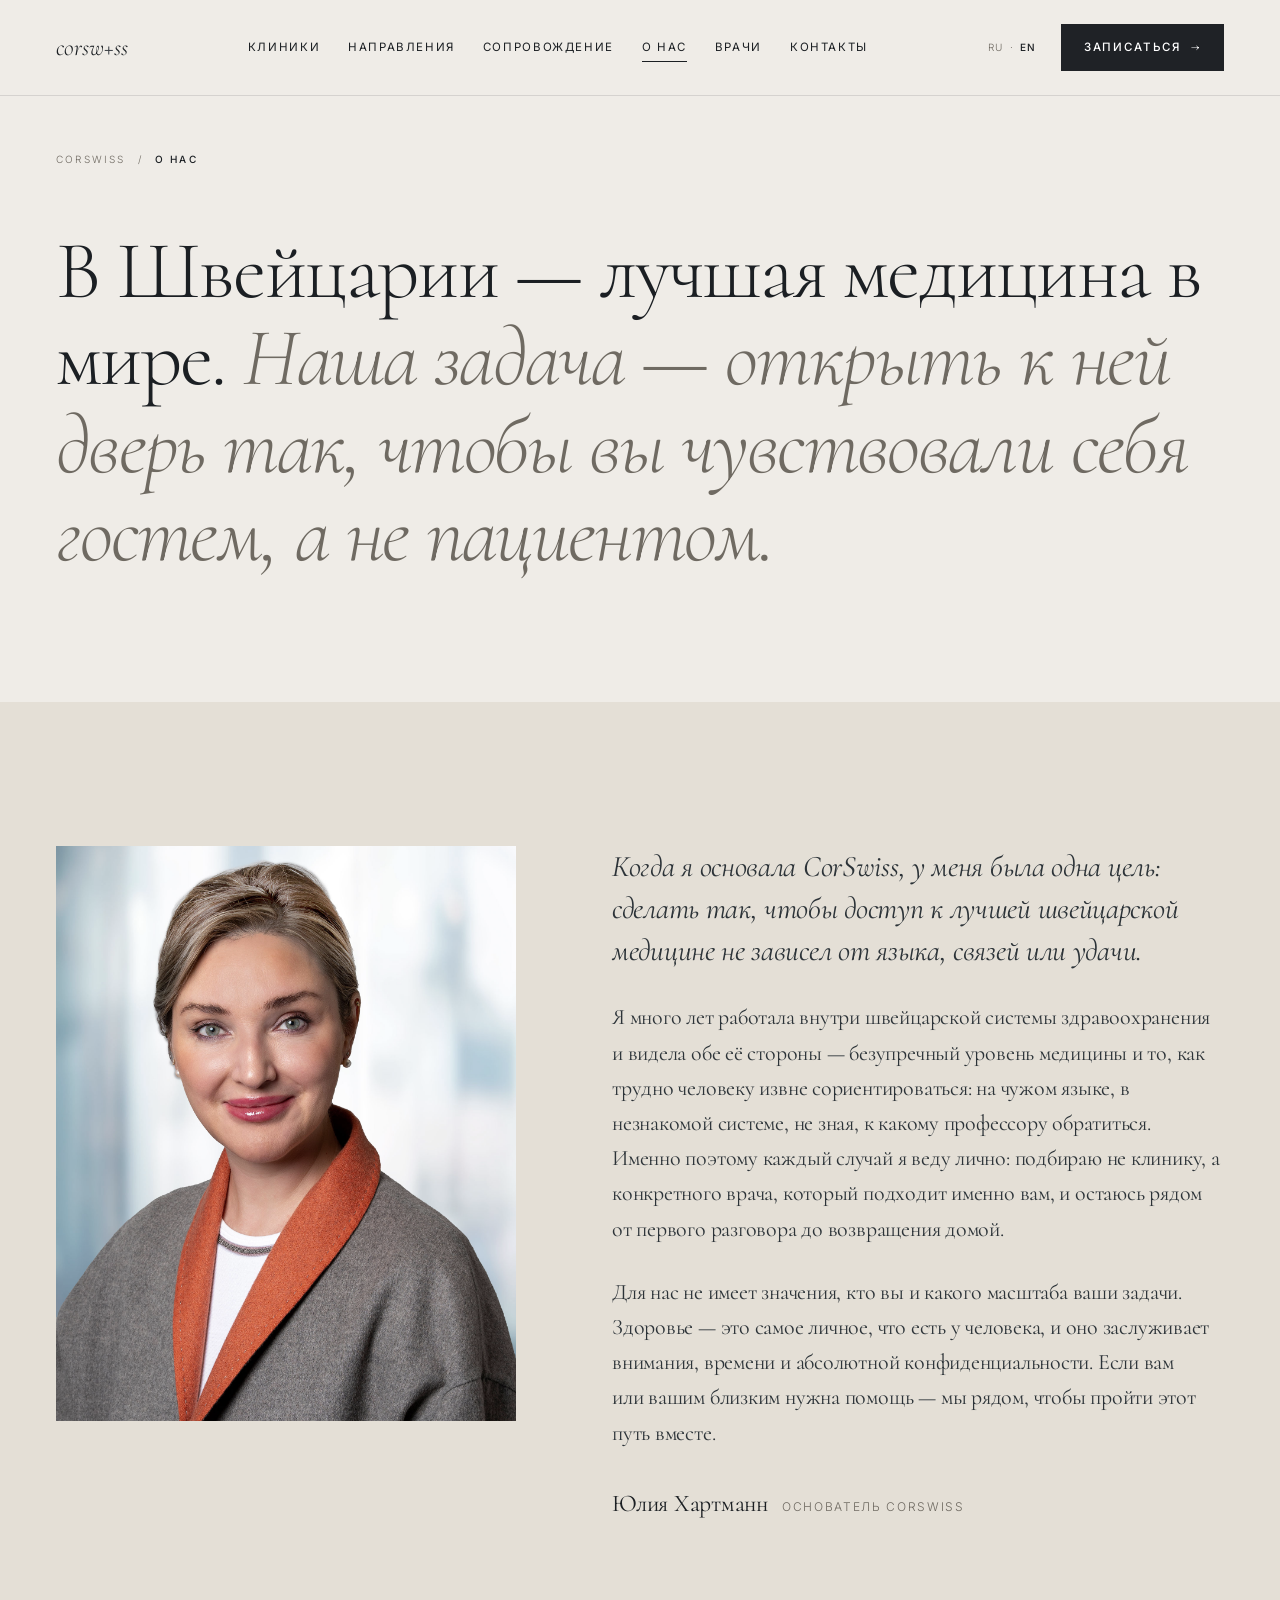
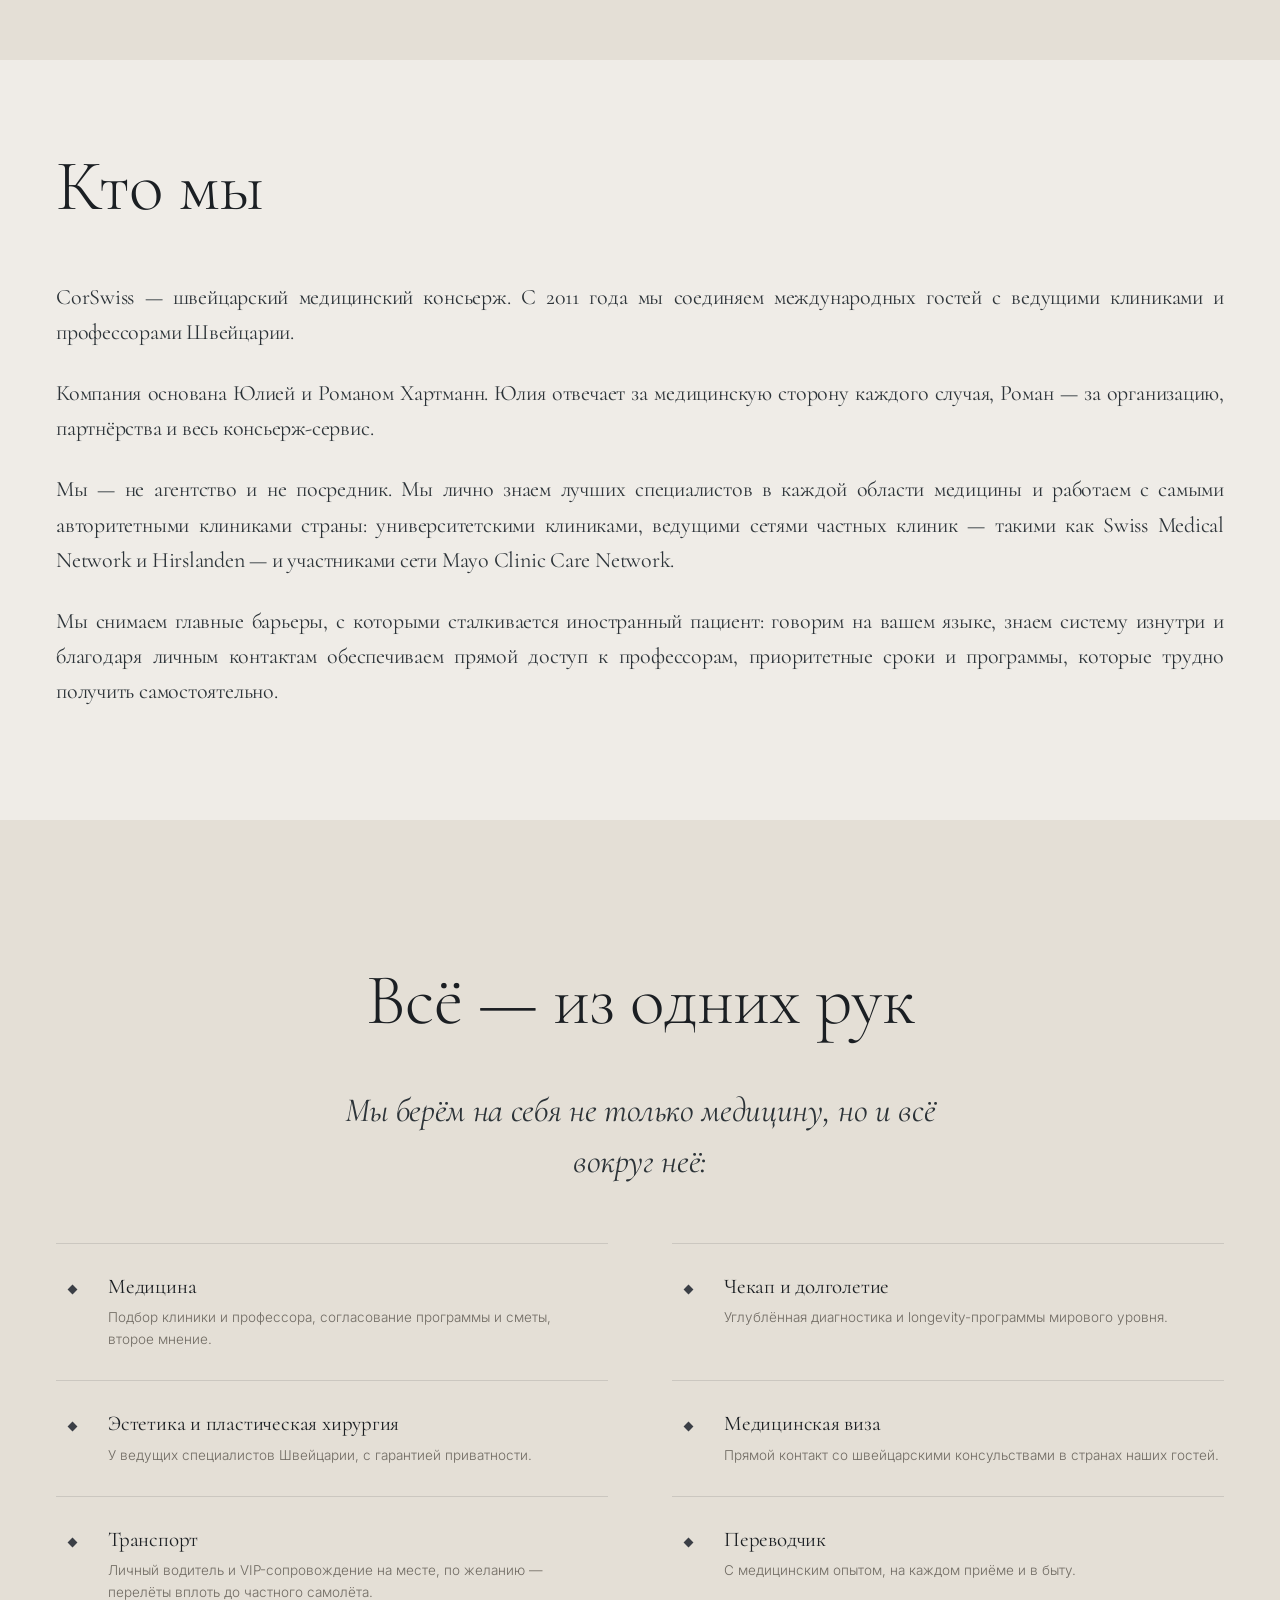
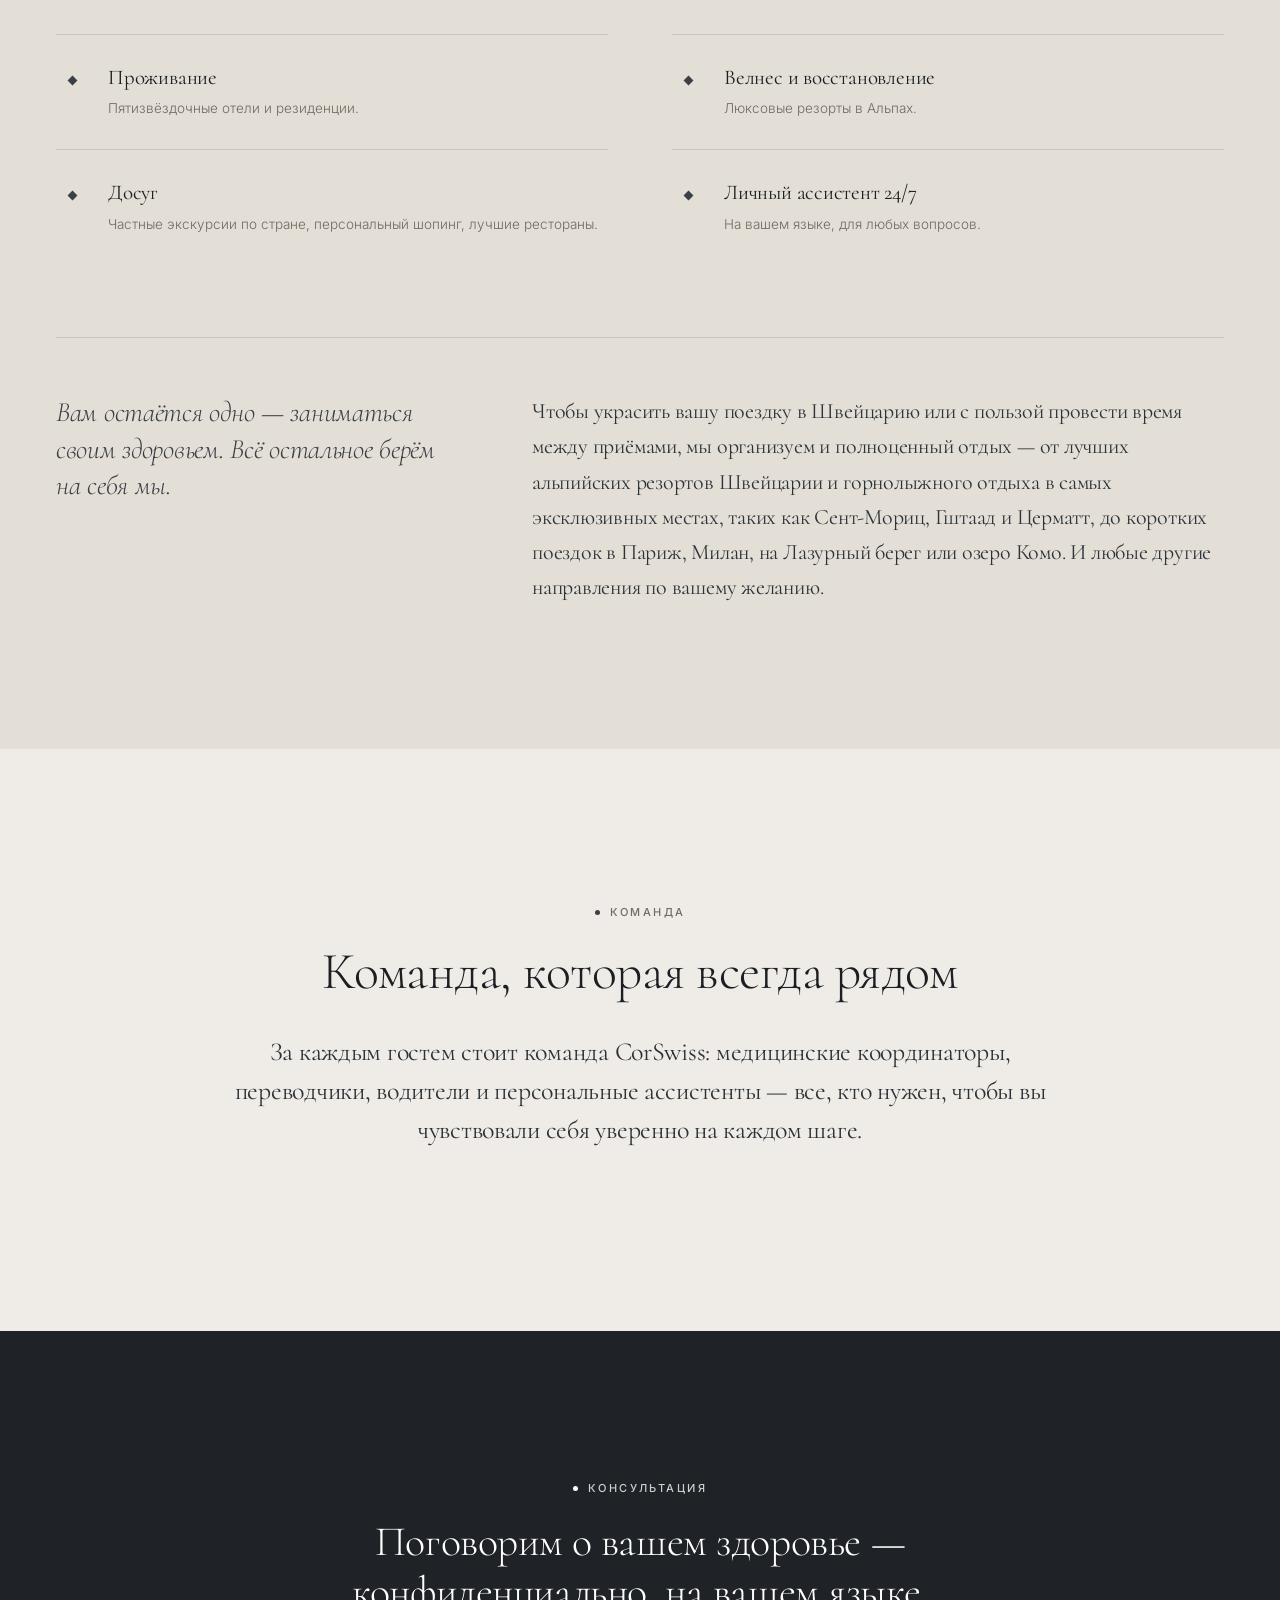
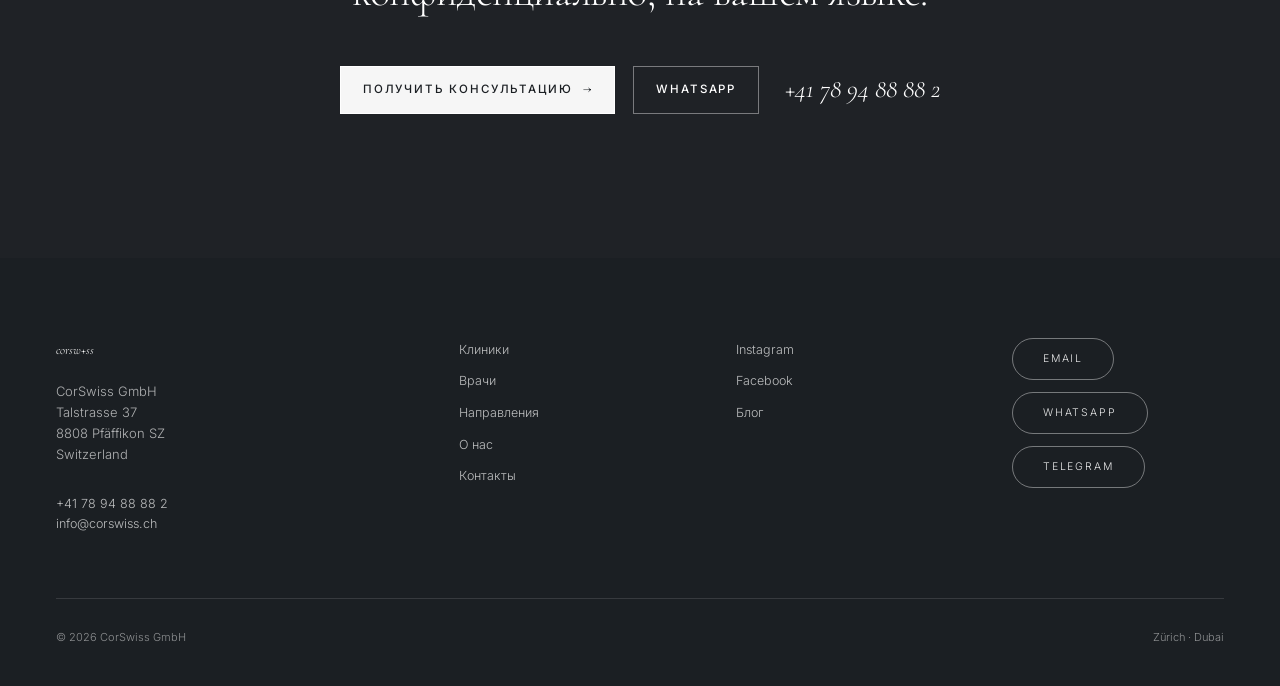
==== about.html @ 5dac0cd2 "desktop layout v1.0.0" ====
<!doctype html>
<html lang="ru">
    <head>
        <meta charset="UTF-8" />
        <meta name="viewport" content="width=device-width, initial-scale=1" />
        <title>О нас — CorSwiss</title>
        <meta name="description" content="CorSwiss — швейцарский медицинский консьерж с 2011 года. Слово основателя, кто мы, и всё, что мы берём на себя." />
        <link rel="preconnect" href="https://fonts.googleapis.com" />
        <link rel="preconnect" href="https://fonts.gstatic.com" crossorigin />
        <link href="https://fonts.googleapis.com/css2?family=Cormorant:ital,wght@0,300;0,400;0,500;1,300;1,400;1,500&family=Inter:wght@300;400;500&display=swap" rel="stylesheet" />
        <link rel="stylesheet" href="css/style.css" />
    </head>
    <body>
        <header class="site-header">
            <a class="logo" href="index.html">corsw<b>+</b>ss</a>
            <nav class="site-nav" aria-label="Основная навигация">
                <ul>
                    <li><a href="clinics.html">Клиники</a></li>
                    <li><a href="specialties.html">Направления</a></li>
                    <li><a href="support.html">Сопровождение</a></li>
                    <li><a href="about.html" aria-current="page">О нас</a></li>
                    <li><a href="doctors.html">Врачи</a></li>
                    <li><a href="contacts.html">Контакты</a></li>
                </ul>
            </nav>
            <div class="header-side">
                <nav class="lang" aria-label="Язык сайта">
                    <a href="about.html" hreflang="ru" lang="ru" aria-current="true">RU</a>
                    <span class="lang__sep" aria-hidden="true">·</span>
                    <a href="#" hreflang="en" lang="en">EN</a>
                </nav>
                <a class="btn" href="#book" data-book-open>Записаться <span class="arr" aria-hidden="true">→</span></a>
            </div>
        </header>
        <div class="header-spacer" aria-hidden="true"></div>

        <main>
            <!-- Блок 1 · Ведущее утверждение -->
            <section class="page-intro">
                <nav class="crumbs" aria-label="Хлебные крошки">
                    <a href="index.html">CorSwiss</a>
                    <span aria-hidden="true">/</span>
                    <span aria-current="page">О нас</span>
                </nav>
                <div class="page-intro__body">
                    <h1 class="display display--82">
                        В Швейцарии — лучшая медицина в мире.
                        <em class="italic italic--muted">Наша задача — открыть к ней дверь так, чтобы вы чувствовали себя гостем, а не пациентом.</em>
                    </h1>
                </div>
            </section>

            <!-- Блок 2 · Слово основателя + портрет -->
            <section class="section section--sunken">
                <div class="founder-split">
                    <figure class="sticky-fig">
                        <div class="photo photo--portrait">
                            <img class="photo__img--founder" src="images/founder-yulia.jpg" alt="Юлия Хартманн, основатель CorSwiss" />
                        </div>
                    </figure>
                    <div>
                        <div class="founder-quote">
                            <p class="display prose-body prose-body--lead italic">Когда я основала CorSwiss, у меня была одна цель: сделать так, чтобы доступ к лучшей швейцарской медицине не зависел от языка, связей или удачи.</p>
                            <p class="display prose-body">Я много лет работала внутри швейцарской системы здравоохранения и видела обе её стороны — безупречный уровень медицины и то, как трудно человеку извне сориентироваться: на чужом языке, в незнакомой системе, не зная, к какому профессору обратиться. Именно поэтому каждый случай я веду лично: подбираю не клинику, а конкретного врача, который подходит именно вам, и остаюсь рядом от первого разговора до возвращения домой.</p>
                            <p class="display prose-body">Для нас не имеет значения, кто вы и какого масштаба ваши задачи. Здоровье — это самое личное, что есть у человека, и оно заслуживает внимания, времени и абсолютной конфиденциальности. Если вам или вашим близким нужна помощь — мы рядом, чтобы пройти этот путь вместе.</p>
                        </div>
                        <p class="founder-sign">
                            <span class="display founder-sign__name">Юлия Хартманн</span>
                            <span class="founder-sign__role">основатель CorSwiss</span>
                        </p>
                    </div>
                </div>
            </section>

            <!-- Блок 3 · Кто мы -->
            <section class="section section--prose">
                <h2 class="display display--72 display--spaced">Кто мы</h2>
                <div class="prose-stack prose-stack--justify">
                    <p class="display prose-body">CorSwiss — швейцарский медицинский консьерж. С 2011 года мы соединяем международных гостей с ведущими клиниками и профессорами Швейцарии.</p>
                    <p class="display prose-body">Компания основана Юлией и Романом Хартманн. Юлия отвечает за медицинскую сторону каждого случая, Роман — за организацию, партнёрства и весь консьерж-сервис.</p>
                    <p class="display prose-body">Мы — не агентство и не посредник. Мы лично знаем лучших специалистов в каждой области медицины и работаем с самыми авторитетными клиниками страны: университетскими клиниками, ведущими сетями частных клиник — такими как Swiss Medical Network и Hirslanden — и участниками сети Mayo Clinic Care Network.</p>
                    <p class="display prose-body">Мы снимаем главные барьеры, с которыми сталкивается иностранный пациент: говорим на вашем языке, знаем систему изнутри и благодаря личным контактам обеспечиваем прямой доступ к профессорам, приоритетные сроки и программы, которые трудно получить самостоятельно.</p>
                </div>
            </section>

            <!-- Блок 4 · Всё из одних рук -->
            <section class="section section--sunken">
                <h2 class="display display--72 display--center display--spaced-sm">Всё — из одних рук</h2>
                <p class="display display--sub display--sub--center italic">Мы берём на себя не только медицину, но и всё вокруг неё:</p>
                <div class="svc-diamond">
                    <div>
                        <span class="diamond" aria-hidden="true"></span>
                        <div>
                            <h3 class="display">Медицина</h3>
                            <p>Подбор клиники и профессора, согласование программы и сметы, второе мнение.</p>
                        </div>
                    </div>
                    <div>
                        <span class="diamond" aria-hidden="true"></span>
                        <div>
                            <h3 class="display">Чекап и долголетие</h3>
                            <p>Углублённая диагностика и longevity-программы мирового уровня.</p>
                        </div>
                    </div>
                    <div>
                        <span class="diamond" aria-hidden="true"></span>
                        <div>
                            <h3 class="display">Эстетика и пластическая хирургия</h3>
                            <p>У ведущих специалистов Швейцарии, с гарантией приватности.</p>
                        </div>
                    </div>
                    <div>
                        <span class="diamond" aria-hidden="true"></span>
                        <div>
                            <h3 class="display">Медицинская виза</h3>
                            <p>Прямой контакт со швейцарскими консульствами в странах наших гостей.</p>
                        </div>
                    </div>
                    <div>
                        <span class="diamond" aria-hidden="true"></span>
                        <div>
                            <h3 class="display">Транспорт</h3>
                            <p>Личный водитель и VIP-сопровождение на месте, по желанию — перелёты вплоть до частного самолёта.</p>
                        </div>
                    </div>
                    <div>
                        <span class="diamond" aria-hidden="true"></span>
                        <div>
                            <h3 class="display">Переводчик</h3>
                            <p>С медицинским опытом, на каждом приёме и в быту.</p>
                        </div>
                    </div>
                    <div>
                        <span class="diamond" aria-hidden="true"></span>
                        <div>
                            <h3 class="display">Проживание</h3>
                            <p>Пятизвёздочные отели и резиденции.</p>
                        </div>
                    </div>
                    <div>
                        <span class="diamond" aria-hidden="true"></span>
                        <div>
                            <h3 class="display">Велнес и восстановление</h3>
                            <p>Люксовые резорты в Альпах.</p>
                        </div>
                    </div>
                    <div>
                        <span class="diamond" aria-hidden="true"></span>
                        <div>
                            <h3 class="display">Досуг</h3>
                            <p>Частные экскурсии по стране, персональный шопинг, лучшие рестораны.</p>
                        </div>
                    </div>
                    <div>
                        <span class="diamond" aria-hidden="true"></span>
                        <div>
                            <h3 class="display">Личный ассистент 24/7</h3>
                            <p>На вашем языке, для любых вопросов.</p>
                        </div>
                    </div>
                </div>
                <div class="grid grid--side svc-diamond__footer">
                    <p class="display display--accent italic">Вам остаётся одно — заниматься своим здоровьем. Всё остальное берём на себя мы.</p>
                    <p class="display prose-body prose-body--wide">Чтобы украсить вашу поездку в Швейцарию или с пользой провести время между приёмами, мы организуем и полноценный отдых — от лучших альпийских резортов Швейцарии и горнолыжного отдыха в самых эксклюзивных местах, таких как Сент-Мориц, Гштаад и Церматт, до коротких поездок в Париж, Милан, на Лазурный берег или озеро Комо. И любые другие направления по вашему желанию.</p>
                </div>
            </section>

            <!-- Блок 5 · Команда -->
            <section class="section section--team">
                <div class="section-intro section-intro--narrow section-intro--team">
                    <p class="eyebrow">Команда</p>
                    <h2 class="display display--52">Команда, которая всегда рядом</h2>
                    <p class="display prose-body prose-body--team">За каждым гостем стоит команда CorSwiss: медицинские координаторы, переводчики, водители и персональные ассистенты — все, кто нужен, чтобы вы чувствовали себя уверенно на каждом шаге.</p>
                </div>
            </section>

            <!-- Блок 6 · Призыв -->
            <section class="section section--accent cta-band" id="cta">
                <div class="cta-band__inner cta-band__inner--wide">
                    <p class="eyebrow eyebrow--light">Консультация</p>
                    <h2 class="display cta-band__title">Поговорим о вашем здоровье — конфиденциально, на вашем языке.</h2>
                    <div class="cta-band__actions">
                        <a class="btn btn--light" href="contacts.html">Получить консультацию <span class="arr" aria-hidden="true">→</span></a>
                        <a class="btn btn--ghost-light" href="https://wa.me/41789488882">WhatsApp</a>
                        <a class="cta-band__phone-link" href="tel:+41789488882">+41 78 94 88 88 2</a>
                    </div>
                </div>
            </section>
        </main>

        <footer class="site-footer">
            <div class="footer-grid">
                <div>
                    <a class="logo" href="index.html">corsw<b>+</b>ss</a>
                    <p class="footer-note">
                        CorSwiss GmbH<br />
                        Talstrasse 37<br />
                        8808 Pfäffikon SZ<br />
                        Switzerland
                    </p>
                    <div class="footer-contact">
                        <div><a href="tel:+41789488882">+41 78 94 88 88 2</a></div>
                        <div><a href="mailto:info@corswiss.ch">info@corswiss.ch</a></div>
                    </div>
                </div>
                <nav aria-label="Разделы сайта">
                    <ul>
                        <li><a href="clinics.html">Клиники</a></li>
                        <li><a href="doctors.html">Врачи</a></li>
                        <li><a href="specialties.html">Направления</a></li>
                        <li><a href="about.html">О нас</a></li>
                        <li><a href="contacts.html">Контакты</a></li>
                    </ul>
                </nav>
                <nav aria-label="Медиа">
                    <ul>
                        <li><a href="#">Instagram</a></li>
                        <li><a href="https://www.facebook.com/corswiss.ch">Facebook</a></li>
                        <li><a href="blog.html">Блог</a></li>
                    </ul>
                </nav>
                <div class="footer-social">
                    <a href="mailto:info@corswiss.ch">Email</a>
                    <a href="https://wa.me/41789488882">WhatsApp</a>
                    <a href="#">Telegram</a>
                </div>
            </div>
            <div class="footer-bottom">
                <span>© 2026 CorSwiss GmbH</span>
                <span>Zürich · Dubai</span>
            </div>
        </footer>
        <script src="js/header.js"></script>
        <script src="js/book-modal.js"></script>
        <script src="js/phone-mask.js"></script>
    </body>
</html>
---- css/style.css ----
@charset "UTF-8";
:root {
  --ink: #1b1f23;
  --ink-soft: #2c3338;
  --muted: #6f6a62;
  --bg: #efece7;
  --bg-card: #fff;
  --bg-sunken: #e4dfd6;
  --line: rgba(27, 31, 35, 0.12);
  --line-soft: rgba(27, 31, 35, 0.07);
  --accent: #3b3f46;
  --accent-deep: #1f2226;
  --accent-soft: #e2e0dc;
  --s1: 8px;
  --s2: 16px;
  --s3: 24px;
  --s4: 32px;
  --s5: 40px;
  --s6: 48px;
  --s7: 56px;
  --s8: 64px;
  --s10: 80px;
  --s12: 96px;
  --s14: 112px;
  --s18: 144px;
  --gut: 56px;
  --container: 1328px;
  --header-h: 96px;
  --header-h-compact: 64px;
  --measure: 68ch;
  --type-scale: 0.92;
}

:root {
  --serif: "Cormorant", serif;
  --sans: "Inter", sans-serif;
}

*,
*::before,
*::after {
  box-sizing: border-box;
}

html {
  scroll-behavior: smooth;
  scroll-padding-top: calc(var(--header-h-compact) + var(--s3));
  -webkit-text-size-adjust: 100%;
}

body {
  margin: 0;
  background: var(--bg);
  color: var(--ink);
  font-family: var(--sans);
  font-weight: 300;
  font-size: 14px;
  line-height: 1.55;
  -webkit-font-smoothing: antialiased;
  text-rendering: optimizeLegibility;
  overflow-x: hidden;
}

img {
  display: block;
  max-width: 100%;
  height: auto;
}

a {
  color: var(--ink);
  text-decoration: none;
}
a:hover {
  color: var(--accent);
}

ul,
ol {
  margin: 0;
  padding: 0;
  list-style: none;
}

h1,
h2,
h3,
h4,
p,
blockquote,
figure {
  margin: 0;
}

h1,
h2,
h3,
h4 {
  text-wrap: pretty;
}

p {
  text-wrap: pretty;
}

button,
input,
textarea {
  font: inherit;
}

:focus-visible {
  outline: 2px solid var(--accent);
  outline-offset: 3px;
}

.visually-hidden {
  position: absolute;
  width: 1px;
  height: 1px;
  overflow: hidden;
  clip: rect(0 0 0 0);
  white-space: nowrap;
}

.skip-link {
  position: absolute;
  left: 16px;
  top: -40px;
  z-index: 100;
  padding: 8px 12px;
  background: #fff;
  color: var(--ink);
}
.skip-link:focus {
  top: 16px;
}

.display {
  font-family: var(--serif);
  font-weight: 300;
  letter-spacing: -0.01em;
  line-height: 1.05;
  margin: 0;
}

.italic {
  font-style: italic;
}

@media (prefers-reduced-motion: reduce) {
  html {
    scroll-behavior: auto;
  }
}
/* 3. Сетка и секции -------------------------------------------------------- */
.section {
  padding-block: var(--s18);
}

.section--tight {
  padding-block: var(--s12);
}

.section--lead {
  padding-top: var(--s12);
}

.section--founder {
  padding-top: 20px;
  padding-bottom: var(--s12);
}

.section--prose {
  padding-block: 90px 110px;
}

.section--team {
  padding-block: 150px;
}

.site-header,
.site-footer,
.section,
.statement,
.hero-text,
.hero-full__inner,
.page-intro,
.article-cover,
.clinic-cover,
.doctors-filter {
  padding-inline: max(var(--gut), (100% - var(--container)) / 2);
}

.section--sunken {
  background: var(--bg-sunken);
}

.section--dark {
  background: var(--ink);
  color: rgba(255, 255, 255, 0.85);
}

.section--accent {
  background: var(--accent-deep);
  color: #fff;
}

.section--ruled {
  border-top: 1px solid var(--line);
}

.wrap {
  max-width: 1280px;
  margin: 0 auto;
}

.wrap--wide {
  max-width: 1328px;
  margin: 0 auto;
}

.grid {
  display: grid;
  gap: var(--s4);
}

.grid--2 {
  grid-template-columns: repeat(2, minmax(0, 1fr));
}

.grid--3 {
  grid-template-columns: repeat(3, minmax(0, 1fr));
}

.grid--4 {
  grid-template-columns: repeat(4, minmax(0, 1fr));
}

.grid--5 {
  grid-template-columns: repeat(5, minmax(0, 1fr));
}

.grid--side {
  grid-template-columns: minmax(0, 380px) 1fr;
  gap: var(--s12);
  align-items: start;
}

.grid--label {
  grid-template-columns: 1fr 1.6fr;
  gap: var(--s10);
  align-items: start;
}

.section-head {
  display: flex;
  justify-content: space-between;
  align-items: flex-end;
  gap: var(--s10);
}

.section-head--spaced {
  margin-bottom: 72px;
}

.section-head--wide {
  margin-bottom: 90px;
}

.section-head--doctors {
  margin: 30px 0 var(--s8);
}

.section-head__title {
  font-size: 59px;
  font-weight: 300;
  line-height: 1.04;
  max-width: 20ch;
}

.section-intro {
  margin-bottom: var(--s8);
}

.section-intro--center {
  text-align: center;
  max-width: 760px;
  margin: 0 auto var(--s12);
}

.section-intro--narrow {
  max-width: 940px;
  margin: 0 auto;
  text-align: center;
}

.section-intro--team .eyebrow + .display {
  margin-top: 24px;
}
.section-intro--team .display {
  margin-bottom: 32px;
}

.section-actions {
  display: flex;
  justify-content: center;
  margin-top: var(--s7);
}

.section-actions--lg {
  margin-top: 70px;
}

.eyebrow + .display,
.eyebrow + .section-head__title {
  margin-top: 20px;
}

.display--52 {
  font-size: 52px;
}

.display--lg {
  font-size: 52px;
  margin-bottom: 24px;
}

.display--xl {
  font-size: 55px;
  max-width: 14ch;
  letter-spacing: -0.01em;
}

.display--md {
  font-size: 44px;
}

.display--72 {
  font-size: 72px;
  line-height: 1.02;
  letter-spacing: -0.012em;
}

.display--spaced {
  margin-bottom: 56px;
}

.display--spaced-sm {
  margin-bottom: var(--s6);
}

.display--82 {
  font-size: 82px;
  line-height: 1.07;
  letter-spacing: -0.02em;
  max-width: 1180px;
}

.display--sub {
  font-size: 34px;
  line-height: 1.5;
  font-weight: 400;
  color: var(--ink-soft);
  max-width: 685px;
}

.display--sub--center {
  text-align: center;
  margin: 0 auto var(--s7);
}

.display--accent {
  font-size: 28px;
  line-height: 1.3;
  color: var(--accent);
}

.display--center {
  text-align: center;
}

.italic--accent {
  color: var(--accent);
}

.italic--muted {
  color: var(--muted);
}

.lede {
  color: var(--muted);
  font-size: 14px;
  line-height: 1.75;
  max-width: 42ch;
  margin: 0;
}

.lede--ink {
  color: var(--ink-soft);
  max-width: 38ch;
}

.rule {
  height: 1px;
  background: var(--line);
  border: 0;
  margin: 0;
}

/* 4. Атомы ----------------------------------------------------------------- */
.eyebrow {
  display: inline-flex;
  align-items: center;
  font-size: 11px;
  letter-spacing: 0.22em;
  text-transform: uppercase;
  color: var(--muted);
  font-weight: 500;
}

.eyebrow::before {
  content: "";
  width: 5px;
  height: 5px;
  border-radius: 50%;
  background: var(--accent);
  margin-right: 10px;
}

.eyebrow--light {
  color: rgba(255, 255, 255, 0.78);
}

.eyebrow--light::before {
  background: #fff;
}

.btn {
  display: inline-flex;
  align-items: center;
  gap: 10px;
  padding: 14px 22px;
  font-family: var(--sans);
  font-size: 11.5px;
  letter-spacing: 0.16em;
  text-transform: uppercase;
  font-weight: 500;
  border: 1px solid var(--accent-deep);
  background: var(--accent-deep);
  color: #fff;
  cursor: pointer;
  border-radius: 0;
  transition: background 0.2s, color 0.2s, border-color 0.2s;
}

.btn:hover {
  background: var(--accent);
  border-color: var(--accent);
  color: #fff;
}

.btn .arr {
  font-family: var(--serif);
  font-size: 13px;
  line-height: 1;
}

.btn--ghost {
  background: transparent;
  color: var(--ink);
  border-color: var(--ink);
}

.btn--ghost:hover {
  background: var(--ink);
  color: #fff;
  border-color: var(--ink);
}

.btn--light {
  background: rgba(255, 255, 255, 0.96);
  color: var(--ink);
  border-color: rgba(255, 255, 255, 0.96);
}

.btn--light:hover {
  background: var(--ink);
  color: #fff;
  border-color: var(--ink);
}

.btn--ghost-light {
  background: transparent;
  color: #fff;
  border-color: rgba(255, 255, 255, 0.4);
}

.btn--ghost-light:hover {
  background: #fff;
  color: var(--ink);
  border-color: #fff;
}

.btn--align-start {
  justify-self: start;
}

.photo {
  position: relative;
  overflow: hidden;
  background: var(--bg-sunken);
}

.photo img {
  display: block;
  width: 100%;
  height: 100%;
  object-fit: cover;
}

.photo--portrait {
  aspect-ratio: 4/5;
}

.photo__img--top {
  object-position: center top;
}

.photo__img--founder {
  filter: grayscale(0.18);
  object-position: center 28%;
}

.photo__img--zoom {
  transform-origin: 49% 13%;
}

.photo__caption {
  display: flex;
  justify-content: space-between;
  gap: var(--s2);
  margin-top: 12px;
  font-size: 9.5px;
  letter-spacing: 0.18em;
  text-transform: uppercase;
  color: var(--muted);
}

.num {
  font-family: var(--serif);
  font-style: italic;
  color: var(--accent);
}

.crumbs {
  display: flex;
  gap: 12px;
  align-items: center;
  font-size: 10px;
  letter-spacing: 0.22em;
  text-transform: uppercase;
  color: var(--muted);
}

.crumbs a {
  color: var(--muted);
}

.crumbs [aria-current] {
  color: var(--ink);
  font-weight: 500;
}

.field {
  display: grid;
  gap: 12px;
  margin-bottom: var(--s4);
}

.field > label {
  font-size: 10px;
  letter-spacing: 0.2em;
  text-transform: uppercase;
  color: var(--muted);
}

.input {
  width: 100%;
  background: transparent;
  border: 0;
  border-bottom: 1px solid var(--line);
  padding: 10px 0;
  font-family: var(--sans);
  font-weight: 300;
  font-size: 15px;
  color: var(--ink);
  transition: border-color 0.25s ease;
  resize: vertical;
}

.input:focus {
  border-color: var(--ink);
  outline: none;
}

.input.error {
  border-bottom-color: #b54a3c;
}

textarea.input {
  min-height: 110px;
  line-height: 1.6;
}

/* 5. Блоки ----------------------------------------------------------------- */
/* Шапка / навигация */
.logo {
  font-family: var(--serif);
  font-style: italic;
  font-size: 24px;
  font-weight: 300;
  line-height: 1;
  color: var(--ink);
  transition: font-size 0.35s cubic-bezier(0.4, 0, 0.2, 1);
}

.logo b {
  color: var(--accent);
  font-style: normal;
  font-weight: 500;
}

.site-header {
  position: fixed;
  top: 0;
  left: 0;
  right: 0;
  z-index: 100;
  display: flex;
  align-items: center;
  justify-content: space-between;
  gap: var(--s4);
  height: var(--header-h);
  box-sizing: border-box;
  padding-block: 26px;
  background: var(--bg);
  border-bottom: 1px solid var(--line);
  transition: height 0.35s cubic-bezier(0.4, 0, 0.2, 1), padding-block 0.35s cubic-bezier(0.4, 0, 0.2, 1), background 0.35s ease, border-color 0.35s ease;
}

.site-header.is-scrolled {
  height: var(--header-h-compact);
  padding-block: 14px;
}

.header-spacer {
  height: var(--header-h);
  pointer-events: none;
  transition: height 0.35s cubic-bezier(0.4, 0, 0.2, 1);
}

.site-header.is-scrolled + .header-spacer {
  height: var(--header-h-compact);
}

.site-header.is-scrolled .logo {
  font-size: 20px;
}

.site-header.is-scrolled .site-nav ul {
  gap: 20px;
}

.site-header.is-scrolled .header-side .btn {
  padding: 10px 18px;
  font-size: 10.5px;
}

.site-header .btn {
  transition: background 0.2s, color 0.2s, border-color 0.2s, padding 0.35s cubic-bezier(0.4, 0, 0.2, 1), font-size 0.35s cubic-bezier(0.4, 0, 0.2, 1);
}

@media (prefers-reduced-motion: reduce) {
  .site-header,
  .site-header .logo,
  .site-header .site-nav ul,
  .site-header .btn,
  .header-spacer {
    transition-duration: 0.01ms !important;
  }
}
.site-header--over {
  background: transparent;
  border-bottom-color: transparent;
}

.site-header--over.is-scrolled {
  background: var(--bg);
  border-bottom-color: var(--line);
}

.site-header--over.is-scrolled .logo,
.site-header--over.is-scrolled .site-nav a {
  color: var(--ink);
}

.site-header--over.is-scrolled .logo b {
  color: var(--accent);
}

.site-header--over.is-scrolled .lang a[aria-current=true] {
  color: var(--muted);
  font-weight: 300;
}

.site-header--over.is-scrolled .lang a:not([aria-current=true]) {
  color: var(--ink);
  font-weight: 500;
}

.site-header--over.is-scrolled .lang__sep {
  color: var(--muted);
}

.site-nav ul {
  display: flex;
  gap: 28px;
  align-items: center;
  list-style: none;
  margin: 0;
  padding: 0;
  font-size: 11.5px;
  letter-spacing: 0.14em;
  text-transform: uppercase;
  font-weight: 400;
  transition: gap 0.35s cubic-bezier(0.4, 0, 0.2, 1);
}

.site-nav a {
  position: relative;
  display: inline-block;
  padding: 12px 10px;
  margin: -12px -10px;
  font-weight: 400;
}

.site-nav a::after {
  content: "";
  position: absolute;
  left: 10px;
  right: 10px;
  bottom: 6px;
  height: 1px;
  background: currentColor;
  transform: scaleX(0);
  transform-origin: left center;
  transition: transform 0.4s cubic-bezier(0.4, 0, 0.2, 1);
}

.site-nav a:hover::after,
.site-nav a:focus-visible::after,
.site-nav [aria-current=page]::after {
  transform: scaleX(1);
}

.header-side {
  display: flex;
  gap: 24px;
  align-items: center;
}

.lang {
  display: flex;
  gap: 6px;
  align-items: baseline;
  font-size: 10px;
  letter-spacing: 0.14em;
  text-transform: uppercase;
}

.lang a {
  font-weight: 500;
  color: var(--ink);
}

.site-header:not(.site-header--over) .lang a[aria-current=true] {
  color: var(--muted);
  font-weight: 300;
}

.lang__sep {
  color: var(--muted);
  font-weight: 300;
}

.site-header--over .logo,
.site-header--over .logo b,
.site-header--over .site-nav a {
  color: #fff;
}

.site-header--over .lang a:not([aria-current=true]) {
  color: #fff;
  font-weight: 500;
}

.site-header--over .lang a[aria-current=true] {
  color: rgba(255, 255, 255, 0.38);
  font-weight: 300;
}

.site-header--over .lang__sep {
  color: rgba(255, 255, 255, 0.38);
}

.nav-toggle {
  display: none;
}

/* Подвал */
.site-footer {
  background: var(--ink);
  color: rgba(255, 255, 255, 0.85);
  padding-block: var(--s10) var(--s5);
}

.site-footer a {
  color: rgba(255, 255, 255, 0.7);
  font-size: 12.5px;
}

.site-footer a:hover {
  color: #fff;
}

.site-footer .logo,
.site-footer .logo b {
  color: #fff;
}

.footer-grid {
  display: grid;
  grid-template-columns: 1.6fr 1fr 1fr 1fr;
  gap: var(--s8);
  padding-bottom: var(--s8);
  border-bottom: 1px solid rgba(255, 255, 255, 0.12);
}

.footer-grid ul {
  list-style: none;
  margin: 0;
  padding: 0;
  display: grid;
  gap: 10px;
}

.footer-note {
  margin-top: 22px;
  font-size: 13px;
  line-height: 1.6;
  color: rgba(255, 255, 255, 0.65);
  max-width: 320px;
}

.footer-contact {
  margin-top: 30px;
  font-size: 12px;
  color: rgba(255, 255, 255, 0.7);
}

.footer-social {
  display: flex;
  flex-direction: column;
  gap: 12px;
  align-items: flex-start;
}

.footer-social a {
  padding: 12px 30px;
  border-radius: 999px;
  border: 1px solid rgba(255, 255, 255, 0.4);
  color: rgba(255, 255, 255, 0.9);
  font-size: 10.5px;
  letter-spacing: 0.18em;
  text-transform: uppercase;
}

.footer-social a:hover {
  background: #fff;
  color: var(--ink);
  border-color: #fff;
}

.footer-bottom {
  display: flex;
  justify-content: space-between;
  gap: var(--s3);
  padding-top: 30px;
  font-size: 11px;
  color: rgba(255, 255, 255, 0.5);
}

/* Титульный экран с фотографией */
.hero-full {
  position: relative;
  min-height: 920px;
  overflow: hidden;
  background: #0a1220;
  display: grid;
}

.hero-full__img {
  position: absolute;
  inset: 0;
  width: 100%;
  height: 100%;
  object-fit: cover;
  object-position: center 38%;
  filter: brightness(0.78) saturate(1.02);
}

.hero-full__veil {
  position: absolute;
  inset: 0;
  background: linear-gradient(180deg, rgba(10, 14, 24, 0.72) 0%, rgba(10, 14, 24, 0.4) 20%, transparent 36%), linear-gradient(180deg, transparent 0%, rgba(10, 14, 24, 0.1) 45%, rgba(10, 14, 24, 0.18) 62%, rgba(10, 14, 24, 0.55) 100%);
}

.hero-full__inner {
  position: relative;
  align-self: center;
  text-align: center;
  color: #fff;
  padding-block: 0;
}

.hero-full__title {
  font-size: 144px;
  line-height: 0.96;
  margin: var(--s4) 0 0;
  color: #fff;
  letter-spacing: -0.015em;
}

.hero-full__meta {
  position: absolute;
  left: max(var(--gut), (100% - var(--container)) / 2);
  right: max(var(--gut), (100% - var(--container)) / 2);
  bottom: var(--s7);
  display: flex;
  justify-content: space-between;
  align-items: flex-end;
  gap: var(--s10);
  color: rgba(255, 255, 255, 0.85);
  font-size: 10px;
  letter-spacing: 0.22em;
  text-transform: uppercase;
}

/* Текстовый титул внутренних страниц */
.page-intro {
  padding-top: var(--s7);
}

.page-intro__body {
  padding-block: 60px 124px;
}

.hero-text {
  background: var(--bg);
  padding-block: var(--s6) var(--s12);
}

.hero-text__title {
  font-size: 57px;
  line-height: 1.16;
  letter-spacing: -0.015em;
  margin: var(--s5) 0 0;
  max-width: 1050px;
}

.hero-text__title em {
  font-style: italic;
  color: var(--muted);
}

/* Цитата-манифест */
.statement {
  text-align: center;
  padding-block: var(--s18) var(--s5);
}

.statement p {
  font-size: 39px;
  line-height: 1.25;
  font-style: italic;
  max-width: 920px;
  margin: 0 auto;
  letter-spacing: -0.005em;
}

.statement .rule {
  max-width: 96px;
  margin: var(--s7) auto 0;
}

/* Преимущества — две колонки с линейками */
.adv-list {
  display: grid;
  grid-template-columns: 1fr 1fr;
}

.adv-list > article {
  padding: 36px 32px 36px 0;
  border-top: 1px solid var(--line);
}

.adv-list > article:nth-child(odd) {
  border-right: 1px solid var(--line);
}

.adv-list > article:nth-child(even) {
  padding-left: 32px;
}

.adv-list h3 {
  margin: 0 0 10px;
  font-size: 16.5px;
  font-weight: 500;
  font-family: var(--serif);
}

.adv-list p {
  color: var(--muted);
  font-size: 13px;
  line-height: 1.65;
  margin: 0;
}

.adv-list .num {
  display: block;
  font-size: 16.5px;
  margin-bottom: 14px;
}

/* Карточки программ */
.card-grid {
  display: grid;
  gap: 36px;
}

.card__meta {
  display: flex;
  justify-content: space-between;
  margin-bottom: var(--s2);
  font-size: 10px;
  letter-spacing: 0.22em;
  text-transform: uppercase;
  color: var(--muted);
}

.card h3 {
  margin: 0 0 14px;
  font-size: 28px;
  font-family: var(--serif);
  font-weight: 400;
  line-height: 1.15;
}

.card p {
  color: var(--muted);
  font-size: 13.5px;
  line-height: 1.7;
  margin: 0;
  max-width: 42ch;
}

.card .photo {
  height: 480px;
}

.card__body {
  padding-top: 28px;
}

/* Шаги процесса */
.steps {
  display: grid;
  grid-template-columns: repeat(4, minmax(0, 1fr));
  gap: var(--s5);
}

.steps h3 {
  margin: 0 0 14px;
  font-size: 20px;
  font-family: var(--serif);
  font-weight: 400;
}

.steps p {
  color: var(--muted);
  font-size: 13px;
  line-height: 1.7;
  margin: 0;
}

.steps .num {
  display: block;
  font-size: 20px;
  margin-bottom: var(--s3);
}

/* Клиники — плитка 5 в ряд */
.clinic-tiles {
  display: grid;
  grid-template-columns: repeat(5, minmax(0, 1fr));
  gap: 18px;
}

.clinic-tiles .photo {
  height: 320px;
}

.clinic-tiles__body {
  margin-top: 18px;
}

.clinic-tiles h3 {
  margin: 0 0 6px;
  font-family: var(--serif);
  font-size: 17.5px;
  font-weight: 400;
}

.clinic-tiles__city {
  font-size: 9px;
  letter-spacing: 0.22em;
  text-transform: uppercase;
  color: var(--accent);
  margin-bottom: 8px;
}

.clinic-tiles__spec {
  color: var(--muted);
  font-size: 11.5px;
}

/* Сопровождение — сетка 3×2 с линейками */
.beyond {
  display: grid;
  grid-template-columns: repeat(3, minmax(0, 1fr));
  column-gap: var(--s8);
  border-top: 1px solid var(--line);
}

.beyond > article {
  padding: 44px 0 46px;
}

.beyond > article:nth-child(-n+3) {
  border-bottom: 1px solid var(--line);
}

.beyond > article:not(:nth-child(3n+1)) {
  border-left: 1px solid var(--line);
  padding-left: 44px;
}

.beyond h3 {
  margin: 0 0 12px;
  font-size: 23px;
  font-family: var(--serif);
  font-weight: 400;
  line-height: 1.2;
}

.beyond p {
  color: var(--muted);
  font-size: 13.5px;
  line-height: 1.7;
  margin: 0;
  max-width: 36ch;
}

.beyond .num {
  display: block;
  font-size: 18.5px;
  margin-bottom: 22px;
}

/* Врачи */
.doctor-grid {
  display: grid;
  grid-template-columns: repeat(4, minmax(0, 1fr));
  gap: 34px;
}

.doctor-card {
  display: flex;
  flex-direction: column;
}

.doctor-card .photo {
  aspect-ratio: 4/5;
  overflow: hidden;
}

.doctor-card .photo img {
  position: absolute;
  inset: 0;
  width: 100%;
  height: 100%;
  object-fit: cover;
  transform: scale(1);
  transform-origin: center center;
  filter: grayscale(18%) contrast(1.02);
  transition: transform 1.05s cubic-bezier(0.2, 0.7, 0.2, 1), filter 0.8s ease;
}

.doctor-card:hover .photo img {
  transform: scale(1.05);
  filter: grayscale(0) contrast(1.02);
}

.doctor-card .photo__img--zoom {
  transform: scale(1.15);
  transform-origin: 49% 13%;
}

.doctor-card:hover .photo__img--zoom {
  transform: scale(1.22);
}

.doctor-card__spec {
  font-size: 9px;
  letter-spacing: 0.2em;
  text-transform: uppercase;
  color: var(--accent);
  margin: 20px 0 9px;
}

.doctor-card h3 {
  font-family: var(--serif);
  margin: 0;
  font-size: 21px;
  font-weight: 400;
  line-height: 1.15;
}

.doctor-card__meta {
  font-size: 12px;
  color: var(--muted);
  margin-top: 8px;
}

.doctor-card__more {
  margin-top: auto;
  padding-top: 18px;
  display: flex;
  align-items: center;
  gap: 8px;
  font-size: 10px;
  letter-spacing: 0.18em;
  text-transform: uppercase;
  opacity: 0.55;
  transition: opacity 0.4s ease, gap 0.4s ease;
}

.doctor-card:hover .doctor-card__more {
  opacity: 1;
  gap: 14px;
}

/* Слово основателя */
.founder {
  display: grid;
  grid-template-columns: 260px 1fr;
  gap: var(--s8);
  align-items: start;
  max-width: 1120px;
  margin: 0 auto;
}

.founder .photo {
  width: 260px;
  height: 324px;
}

.founder blockquote {
  font-size: 42px;
  line-height: 1.22;
  margin: var(--s3) 0 var(--s4);
  font-style: italic;
}

.founder figcaption {
  font-size: 12px;
  letter-spacing: 0.18em;
  text-transform: uppercase;
  color: var(--muted);
}

/* Форма консультации */
#consult {
  padding-block: var(--s12);
}

.consult {
  display: grid;
  grid-template-columns: 1fr 1.1fr;
  gap: var(--s8);
}

.consult form {
  display: grid;
  gap: 18px;
}

.consult .field {
  margin-bottom: 0;
}

.consult .row {
  display: grid;
  grid-template-columns: 1fr 1fr;
  gap: 18px;
}

.consult .input {
  font-size: 15px;
  padding: 14px 0;
}

.display--consult {
  font-size: 56px;
  line-height: 1.05;
}

.eyebrow + .display--consult {
  margin: 20px 0 24px;
}

.form-note {
  margin-top: var(--s5);
  font-size: 12px;
  color: var(--muted);
}

/* Попап «Записаться» */
.book-modal {
  position: fixed;
  inset: 0;
  z-index: 200;
  display: flex;
  align-items: center;
  justify-content: center;
  padding: var(--gut);
  opacity: 0;
  visibility: hidden;
  pointer-events: none;
  transition: opacity 0.35s ease, visibility 0.35s ease;
}

.book-modal.is-open {
  opacity: 1;
  visibility: visible;
  pointer-events: auto;
}

.book-modal__backdrop {
  position: absolute;
  inset: 0;
  background: rgba(27, 31, 35, 0.48);
  border: 0;
  padding: 0;
  cursor: pointer;
}

.book-modal__dialog {
  position: relative;
  z-index: 1;
  width: min(100%, 680px);
  max-height: calc(100vh - 2 * var(--gut));
  overflow: auto;
  background: var(--bg);
  border: 1px solid var(--line);
  padding: var(--s5) var(--s6) var(--s5);
  transform: translateY(16px);
  transition: transform 0.35s cubic-bezier(0.4, 0, 0.2, 1);
}

.book-modal.is-open .book-modal__dialog {
  transform: translateY(0);
}

.book-modal__close {
  position: absolute;
  top: 14px;
  right: 14px;
  z-index: 2;
  width: 40px;
  height: 40px;
  display: inline-flex;
  align-items: center;
  justify-content: center;
  border: 0;
  background: transparent;
  color: var(--muted);
  font-family: var(--serif);
  font-size: 28px;
  line-height: 1;
  cursor: pointer;
  transition: color 0.2s ease;
}

.book-modal__close:hover {
  color: var(--ink);
}

.book-modal__title {
  font-size: 32px;
  line-height: 1.15;
  margin: 8px 0 8px;
  max-width: none;
  padding-right: 36px;
}

.book-modal__lede {
  margin: 0 0 var(--s4);
  max-width: none;
}

.book-modal__form {
  display: grid;
  gap: 14px;
}

.book-modal__row {
  display: grid;
  grid-template-columns: 1fr 1fr;
  gap: 16px;
}

.book-modal__form .field {
  margin-bottom: 0;
}

.book-modal__actions {
  display: flex;
  flex-wrap: wrap;
  gap: 14px;
  align-items: center;
  margin-top: 2px;
}

.book-modal__phone {
  font-size: 13px;
  letter-spacing: 0.04em;
  color: var(--muted);
}

body.is-book-open {
  overflow: hidden;
}

/* FAQ — accordion с плавным раскрытием */
.faq details {
  border-top: 1px solid var(--line);
  padding: 26px 0;
}

.faq details:last-of-type {
  border-bottom: 1px solid var(--line);
}

.faq summary {
  display: flex;
  justify-content: space-between;
  align-items: baseline;
  gap: var(--s3);
  cursor: pointer;
  list-style: none;
  font-family: var(--serif);
  font-size: 20px;
  font-weight: 400;
}

.faq summary::-webkit-details-marker {
  display: none;
}

.faq summary::after {
  content: "+";
  color: var(--accent);
  font-size: 20px;
  flex-shrink: 0;
  transition: transform 0.35s cubic-bezier(0.4, 0, 0.2, 1);
}

.faq details.is-open summary::after {
  transform: rotate(45deg);
}

.faq__body {
  display: grid;
  grid-template-rows: 0fr;
  transition: grid-template-rows 0.4s cubic-bezier(0.4, 0, 0.2, 1);
}

.faq details.is-open .faq__body {
  grid-template-rows: 1fr;
}

.faq__inner {
  overflow: hidden;
}

.faq p {
  color: var(--muted);
  font-size: 13.5px;
  line-height: 1.7;
  margin: 16px 0 0;
  max-width: var(--measure);
}

@media (prefers-reduced-motion: reduce) {
  .faq__body,
  .faq summary::after {
    transition-duration: 0.01ms !important;
  }
}
/* Тёмная полоса-призыв */
.cta-band {
  text-align: center;
}

.cta-band__inner {
  max-width: 1080px;
  margin: 0 auto;
}

.cta-band__inner--wide {
  max-width: 1000px;
}

.cta-band h2 {
  font-size: 42px;
  line-height: 1.2;
  color: #fff;
  margin: var(--s3) auto var(--s6);
  max-width: 42ch;
}

.cta-band__title {
  font-size: 52px;
  line-height: 1.12;
  letter-spacing: -0.01em;
  max-width: 880px;
  margin: 28px auto 48px;
}

.cta-band__actions {
  display: flex;
  gap: 18px;
  justify-content: center;
  align-items: center;
  flex-wrap: wrap;
}

.cta-band__phone {
  font-size: 13.5px;
  letter-spacing: 0.06em;
  color: rgba(255, 255, 255, 0.8);
}

.cta-band__phone-link {
  font-family: var(--serif);
  font-style: italic;
  font-size: 26px;
  color: #fff;
  margin-left: 8px;
}

/* Строки-ссылки каталога */
.row-link {
  display: grid;
  grid-template-columns: 1fr 1.35fr 32px;
  gap: var(--s5);
  align-items: baseline;
  padding: 30px 0;
  border-top: 1px solid var(--line);
  transition: background 0.25s ease, padding-left 0.25s ease;
}

.row-link:last-of-type {
  border-bottom: 1px solid var(--line);
}

.row-link:hover {
  background: rgba(27, 31, 35, 0.035);
  padding-left: 16px;
}

.row-link h3 {
  font-family: var(--serif);
  font-size: 25px;
  font-weight: 400;
  line-height: 1.2;
  margin: 0;
  transition: color 0.25s ease;
}

.row-link:hover h3 {
  color: var(--accent);
}

.row-link p {
  font-size: 13.5px;
  line-height: 1.6;
  color: var(--muted);
  margin: 0;
}

.row-link__arr {
  justify-self: end;
  font-size: 15.5px;
  color: var(--accent);
}

/* Список услуг: две колонки, номер + текст */
.svc-list {
  display: grid;
  grid-template-columns: 1fr 1fr;
  column-gap: 90px;
}

.svc-list > article {
  display: grid;
  grid-template-columns: 48px 1fr;
  gap: 20px;
  padding: 28px 0;
  border-top: 1px solid var(--line);
}

.svc-list .num {
  font-size: 15.5px;
  padding-top: 2px;
}

.svc-list h3 {
  margin: 0 0 8px;
  font-family: var(--sans);
  font-weight: 500;
  font-size: 15px;
  letter-spacing: 0.01em;
}

.svc-list p {
  margin: 0;
  font-size: 13.5px;
  line-height: 1.65;
  color: var(--muted);
  max-width: 46ch;
}

/* Шаги-карточки с верхней линейкой */
.step-card {
  border-top: 1px solid var(--line);
  padding-top: 26px;
}

.step-card__n {
  display: block;
  font-size: 10px;
  letter-spacing: 0.22em;
  color: var(--muted);
  margin-bottom: 18px;
}

.step-card h3 {
  font-size: 23px;
  font-weight: 400;
  margin: 0 0 12px;
}

.step-card p {
  font-size: 13.5px;
  line-height: 1.65;
  color: var(--muted);
  margin: 0;
}

.sticky-fig {
  position: sticky;
  top: calc(var(--header-h-compact) + var(--s3));
  margin: 0;
}

/* Сопровождение */
.section-head__title--sm {
  font-size: 46px;
}

.section-head__lede {
  font-size: 20px;
  line-height: 1.5;
  color: var(--muted);
  max-width: 320px;
  margin: 0 0 6px;
}

.support-gallery {
  gap: 28px;
  margin-block: var(--s8);
}

.photo--landscape {
  aspect-ratio: 4/3;
}

.grid--aside {
  grid-template-columns: 1.6fr 1fr;
  gap: var(--s10);
  align-items: start;
  margin-top: var(--s8);
}

.section--center {
  text-align: center;
}

.steps-section__title {
  font-size: 44px;
  line-height: 1.16;
  margin: 22px auto 70px;
  max-width: 26ch;
}

.prose-body--narrow {
  max-width: 58ch;
}

.manifest-quote {
  font-size: 27px;
  line-height: 1.42;
  margin: 0;
}

.manifest-body {
  font-size: 16.5px;
  line-height: 1.75;
  color: var(--ink-soft);
  margin: 0;
  max-width: 62ch;
}

.row-link__actions {
  margin-top: var(--s6);
}

.photo__img--transfer {
  object-position: 50% 55%;
}

.photo__img--eden {
  object-position: 50% 45%;
}

.photo__img--chenot {
  object-position: 50% 55%;
}

.photo__img--medicine {
  object-position: 58% 30%;
}

/* Контакты */
.contact-phone {
  display: block;
  font-size: 52px;
  line-height: 1.1;
  letter-spacing: -0.015em;
  margin-bottom: 10px;
}

.contact-email {
  display: inline-block;
  font-size: 28px;
  font-weight: 400;
  color: var(--accent);
  margin-bottom: var(--s5);
}

.contact-actions {
  display: flex;
  gap: 14px;
  flex-wrap: wrap;
  margin-bottom: var(--s6);
}

.contact-meta {
  border-top: 1px solid var(--line);
  padding-top: 36px;
  gap: var(--s6);
}

.contact-meta__label {
  font-family: var(--sans);
  font-weight: 500;
  font-size: 11px;
  letter-spacing: 0.2em;
  text-transform: uppercase;
  color: var(--muted);
  margin: 0 0 14px;
}

.contact-meta__text {
  font-size: 15.5px;
  line-height: 1.7;
  color: var(--ink-soft);
  margin: 0;
}

.contact-meta__text--narrow {
  max-width: 38ch;
}

.contact-form__title {
  font-size: 44px;
  line-height: 1.14;
  margin: 18px 0 22px;
  max-width: 16ch;
}

.contact-form__lede {
  max-width: 38ch;
}

.contact-form__note {
  font-size: 13px;
  line-height: 1.65;
  color: var(--muted);
  margin: 26px 0 32px;
  max-width: 62ch;
}

.contact-offices {
  gap: var(--s8);
}

.contact-office__title {
  font-size: 32px;
  font-weight: 400;
  margin: 0 0 20px;
}

.contact-office__address {
  font-style: normal;
  font-size: 15.5px;
  line-height: 1.7;
  color: var(--ink-soft);
  margin: 0 0 22px;
}

.contact-office__address--last {
  margin-bottom: 0;
}

.contact-office__note {
  font-size: 14.5px;
  line-height: 1.7;
  color: var(--muted);
  margin: 0 0 16px;
  max-width: 40ch;
}

.contact-office__note--last {
  margin-bottom: 0;
}

/* Статья журнала */
.article-meta {
  margin: var(--s5) 0 var(--s3);
  max-width: 420px;
}

.article-title {
  font-size: 62px;
  line-height: 1.08;
  letter-spacing: -0.015em;
  margin: 0;
  max-width: 1000px;
}

.article-lede {
  margin-top: var(--s4);
  max-width: 68ch;
  font-size: 17px;
}

.article-author {
  display: flex;
  align-items: center;
  gap: 14px;
  margin-top: var(--s6);
}

.article-author__photo {
  width: 52px;
  height: 52px;
  border-radius: 50%;
  flex-shrink: 0;
}

.article-author__name {
  margin: 0;
  font-family: var(--serif);
  font-size: 19px;
}

.article-author__role {
  margin: 2px 0 0;
  font-size: 12.5px;
  color: var(--muted);
}

.article-cover {
  padding-block: 0 var(--s12);
}

.photo--wide {
  aspect-ratio: 21/9;
}

.photo--article {
  aspect-ratio: 3/2;
}

.section--article {
  padding-top: var(--s10);
}

.article-layout {
  grid-template-columns: minmax(0, 260px) minmax(0, 760px);
  gap: var(--s10);
  align-items: start;
  justify-content: center;
}

.article-toc__label {
  margin-bottom: var(--s3);
}

.article-toc__list {
  list-style: none;
  margin: 0;
  padding: 0;
  display: grid;
  gap: 12px;
}

.article-toc__item {
  display: grid;
  grid-template-columns: 28px 1fr;
  gap: 10px;
  font-size: 14px;
  line-height: 1.5;
}

.article-toc__item a {
  color: var(--ink-soft);
}

.article-toc__item a:hover {
  color: var(--accent);
}

.article-body > .article-lead {
  font-family: var(--serif);
  font-size: 24px;
  line-height: 1.55;
  color: var(--ink);
  margin: 0 0 var(--s4);
}

.article-body > p {
  font-size: 16.5px;
  line-height: 1.8;
  color: var(--ink-soft);
  margin: 0 0 var(--s3);
}

.article-body > h2 {
  font-size: 36px;
  line-height: 1.14;
  margin: var(--s7) 0 var(--s3);
}

.article-body > blockquote {
  font-size: 30px;
  line-height: 1.38;
  color: var(--accent);
  margin: var(--s6) 0;
  padding-left: var(--s4);
  border-left: 1px solid var(--line);
}

.article-body > figure {
  margin: var(--s6) 0;
}

.section-head--related {
  margin-bottom: var(--s7);
}

.card--journal .photo {
  height: auto;
  aspect-ratio: 3/2;
}

.card--journal h3 {
  font-size: 22px;
  margin: 0 0 12px;
}

.card--journal .card__body p:not(.card__meta) {
  font-size: 13.5px;
  line-height: 1.7;
  color: var(--muted);
  margin: 0;
  max-width: none;
}

/* Журнал / блог */
.blog-masthead {
  display: flex;
  justify-content: space-between;
  align-items: baseline;
  gap: var(--s6);
  margin-top: var(--s5);
}

.blog-issue {
  font-size: 11px;
  letter-spacing: 0.22em;
  text-transform: uppercase;
  color: var(--muted);
}

.blog-lede {
  margin-top: var(--s4);
  max-width: 72ch;
}

.blog-chips {
  margin-top: var(--s6);
}

.section--blog-feature {
  padding-block: var(--s10);
}

.blog-feature {
  display: grid;
  grid-template-columns: 1.25fr 1fr;
  gap: var(--s8);
  align-items: center;
}

.blog-feature__title {
  font-size: 52px;
  line-height: 1.08;
  margin: 0 0 var(--s4);
}

.blog-feature__excerpt {
  font-size: 16px;
  line-height: 1.72;
  color: var(--ink-soft);
  margin: 0 0 var(--s5);
  max-width: 52ch;
}

.blog-feature__byline {
  font-size: 12px;
  letter-spacing: 0.14em;
  text-transform: uppercase;
  color: var(--muted);
  margin: 0;
}

.section--blog-list {
  padding-top: var(--s10);
}

.blog-more {
  margin-top: var(--s10);
  text-align: center;
}

/* Страница врача */
.doctor-hero {
  grid-template-columns: minmax(0, 420px) 1fr;
  gap: var(--s10);
  align-items: start;
  margin-top: var(--s6);
}

.doctor-hero__title {
  font-size: 62px;
  line-height: 1.06;
  letter-spacing: -0.015em;
  margin: var(--s4) 0;
}

.doctor-hero__lede {
  font-size: 17px;
  line-height: 1.72;
  color: var(--ink-soft);
  margin: 0 0 var(--s6);
  max-width: 56ch;
}

.doctor-facts {
  display: grid;
  gap: 0;
  margin: 0 0 var(--s6);
}

.doctor-facts__row {
  display: grid;
  grid-template-columns: minmax(0, 160px) 1fr;
  gap: var(--s3);
  padding: 16px 0;
  border-top: 1px solid var(--line);
}

.doctor-facts__row:last-child {
  border-bottom: 1px solid var(--line);
}

.doctor-facts__label {
  font-size: 11px;
  letter-spacing: 0.2em;
  text-transform: uppercase;
  color: var(--muted);
}

.doctor-facts__value {
  margin: 0;
  font-size: 14.5px;
  line-height: 1.65;
  color: var(--ink-soft);
}

.doctor-facts__hint {
  color: var(--muted);
}

.doctor-about__title {
  font-size: 40px;
  line-height: 1.14;
  margin: 0 0 var(--s4);
}

.doctor-about__text {
  font-size: 16.5px;
  line-height: 1.75;
  color: var(--ink-soft);
  margin: 0 0 var(--s7);
  max-width: var(--measure);
}

.doctor-about__subtitle {
  font-size: 30px;
  line-height: 1.2;
  margin: 0 0 var(--s4);
}

.doctor-about__subtitle--spaced {
  margin-top: var(--s8);
}

.doctor-about__text--last {
  margin-bottom: 0;
}

.svc-list--single {
  grid-template-columns: 1fr;
  column-gap: 0;
}

.section-head--recognition {
  margin-bottom: var(--s7);
}

.doctor-clinic {
  grid-template-columns: minmax(0, 560px) 1fr;
  gap: var(--s10);
  align-items: center;
}

.doctor-clinic__title {
  font-size: 44px;
  line-height: 1.1;
  margin: var(--s3) 0 var(--s4);
}

.doctor-clinic__text {
  font-size: 16px;
  line-height: 1.72;
  color: var(--ink-soft);
  margin: 0 0 var(--s5);
  max-width: var(--measure);
}

/* Каталог врачей */
.doctors-intro__eyebrow {
  margin-top: var(--s5);
}

.doctors-intro__lede {
  margin-top: var(--s4);
  max-width: 70ch;
}

.doctors-filter {
  padding-block: 0 var(--s10);
}

.doctors-filter__label {
  margin-bottom: var(--s3);
}

.doctors-group {
  padding-block: var(--s10);
}

.doctors-group__head {
  display: flex;
  align-items: baseline;
  justify-content: space-between;
  gap: var(--s5);
  padding-bottom: var(--s5);
  margin-bottom: var(--s6);
  border-bottom: 1px solid var(--line);
}

.doctors-group__title {
  font-size: 38px;
  line-height: 1.1;
  margin: 0;
}

.doctors-group__count {
  font-size: 11px;
  letter-spacing: 0.2em;
  text-transform: uppercase;
  color: var(--muted);
}

/* Страница направления */
.specialty-intro__eyebrow {
  margin-top: var(--s5);
}

.specialty-intro__lede {
  margin-top: var(--s4);
  max-width: 70ch;
}

.specialty-about__title {
  font-size: 44px;
  line-height: 1.12;
  margin-top: var(--s3);
}

.specialty-about__stack {
  display: grid;
  gap: 22px;
}

.specialty-about__text {
  font-size: 16.5px;
  line-height: 1.75;
  color: var(--ink-soft);
  margin: 0;
  max-width: var(--measure);
}

.specialty-facts {
  display: grid;
  gap: 0;
  margin: var(--s10) 0 0;
}

.specialty-facts__row {
  display: grid;
  grid-template-columns: minmax(0, 150px) 1fr;
  gap: var(--s3);
  padding: 18px 0;
  border-top: 1px solid var(--line);
}

.specialty-facts__label {
  font-size: 11px;
  letter-spacing: 0.2em;
  text-transform: uppercase;
  color: var(--muted);
}

.specialty-facts__value {
  margin: 0;
  font-size: 14.5px;
  line-height: 1.65;
  color: var(--ink-soft);
}

.section-head--specialty {
  margin-bottom: var(--s7);
}

.specialty-process__head {
  text-align: center;
  margin-bottom: var(--s10);
}

.specialty-process__title {
  font-size: 44px;
  line-height: 1.14;
  margin: var(--s3) auto 0;
  max-width: 26ch;
}

.specialty-more {
  border-top: 1px solid var(--line);
  padding-top: 26px;
  display: flex;
  flex-direction: column;
  gap: 14px;
  align-items: flex-start;
}

.specialty-more__spec {
  margin: 0;
}

.specialty-more__title {
  font-size: 28px;
  font-weight: 400;
  margin: 0;
}

.specialty-more__text {
  font-size: 14.5px;
  line-height: 1.65;
  color: var(--muted);
  margin: 0;
}

.specialty-more .btn {
  margin-top: auto;
}

.specialty-faq__title {
  font-size: 44px;
  line-height: 1.12;
  margin-top: var(--s3);
}

.faq-details--deep {
  margin-top: var(--s5);
}

.faq-deep {
  margin-top: var(--s3);
  max-width: var(--measure);
}

.faq-deep__title {
  font-size: 26px;
  font-weight: 400;
  margin: 0 0 14px;
}

.faq-deep__text {
  font-size: 14.5px;
  line-height: 1.7;
  color: var(--muted);
  margin: 0 0 14px;
}

.faq-deep__text--last {
  margin-bottom: 0;
}

.faq-deep__list {
  margin: 0 0 16px;
  padding-left: 20px;
  display: grid;
  gap: 10px;
  font-size: 14.5px;
  line-height: 1.7;
  color: var(--muted);
}

.faq-deep__list strong {
  color: var(--ink-soft);
  font-weight: 500;
}

.cta-band__lede {
  font-size: 15.5px;
  line-height: 1.7;
  color: rgba(255, 255, 255, 0.72);
  max-width: 64ch;
  margin: 0 auto var(--s6);
}

/* Каталог направлений */
.specialties-intro__eyebrow {
  margin-top: var(--s5);
}

.specialties-intro__lede {
  margin-top: var(--s5);
  max-width: 64ch;
}

.section-head--catalog {
  margin-bottom: var(--s8);
}

.specialties-split {
  grid-template-columns: minmax(0, 420px) 1fr;
  gap: var(--s10);
  align-items: start;
}

.specialties-split--flip {
  grid-template-columns: 1fr minmax(0, 420px);
}

.row-link__meta {
  margin-top: 8px;
  font-size: 11px;
  letter-spacing: 0.2em;
  text-transform: uppercase;
  color: var(--muted);
}

.card--text {
  padding-top: 22px;
  border-top: 1px solid var(--line);
}

.card--text h3 {
  font-size: 24px;
}

.card--text h3 a {
  color: inherit;
}

.card--text h3 a:hover {
  color: var(--accent);
}

.card--text p {
  max-width: none;
}

.specialties-all {
  margin-top: var(--s6);
  border-top: 1px solid var(--line);
  padding-top: var(--s4);
}

.specialties-all__summary {
  cursor: pointer;
  font-size: 12px;
  letter-spacing: 0.2em;
  text-transform: uppercase;
  color: var(--muted);
  list-style: none;
}

.specialties-all__summary::-webkit-details-marker {
  display: none;
}

.specialties-all__list {
  list-style: none;
  margin: var(--s3) 0 0;
  padding: 0;
  display: grid;
  grid-template-columns: repeat(3, minmax(0, 1fr));
  gap: 10px 24px;
  font-size: 14px;
  color: var(--ink-soft);
}

/* Клиника / каталог клиник */
.clinic-intro__eyebrow,
.clinics-intro__eyebrow {
  margin-top: var(--s5);
}

.clinic-intro__lede,
.clinics-intro__lede {
  margin-top: var(--s4);
  max-width: 66ch;
}

.clinics-intro__lede {
  max-width: 68ch;
}

.clinic-cover {
  padding-block: 0 var(--s12);
}

.clinic-about__title {
  font-size: 44px;
  line-height: 1.12;
  margin-top: var(--s3);
}

.clinic-about__stack {
  display: grid;
  gap: 20px;
}

.clinic-about__text {
  font-size: 16.5px;
  line-height: 1.75;
  color: var(--ink-soft);
  margin: 0;
  max-width: var(--measure);
}

.clinic-facts {
  display: grid;
  gap: 0;
  margin: var(--s10) 0 0;
}

.clinic-facts--tight {
  margin-top: var(--s8);
}

.clinic-facts__row {
  display: grid;
  grid-template-columns: minmax(0, 150px) 1fr;
  gap: var(--s3);
  padding: 18px 0;
  border-top: 1px solid var(--line);
}

.clinic-facts__label {
  font-size: 11px;
  letter-spacing: 0.2em;
  text-transform: uppercase;
  color: var(--muted);
}

.clinic-facts__value {
  margin: 0;
  font-size: 14.5px;
  line-height: 1.65;
  color: var(--ink-soft);
}

.clinic-section-head {
  text-align: center;
  margin-bottom: var(--s8);
}

.clinic-section-head--sm {
  margin-bottom: var(--s6);
}

.clinic-section-head__title {
  font-size: 44px;
  line-height: 1.14;
  margin-top: var(--s3);
}

.stat {
  border-top: 1px solid var(--line);
  padding-top: 26px;
}

.stat__value {
  font-size: 56px;
  line-height: 1;
  margin: 0 0 14px;
}

.stat__label {
  font-size: 14px;
  line-height: 1.6;
  color: var(--muted);
  margin: 0;
}

.photo--video {
  aspect-ratio: 16/9;
}

.photo--video iframe {
  position: absolute;
  inset: 0;
  width: 100%;
  height: 100%;
  border: 0;
}

.clinic-gallery {
  gap: 22px;
}

.clinic-gallery__wide {
  grid-column: span 2;
}

.section-head--clinic {
  margin-bottom: var(--s7);
}

.clinic-mosaic {
  grid-template-columns: 1.35fr 1fr;
  gap: var(--s8);
  align-items: start;
}

.clinic-mosaic__stack {
  display: grid;
  gap: 18px;
}

.photo--mosaic-main {
  aspect-ratio: 4/3;
}

.photo--mosaic-side {
  aspect-ratio: 3/2;
}

.clinic-partner {
  margin-top: var(--s8);
}

.clinic-partner__title {
  font-size: 52px;
  line-height: 1.08;
  margin-top: var(--s3);
}

.clinic-partner__badge {
  margin: var(--s3) 0 0;
  font-size: 10.5px;
  letter-spacing: 0.18em;
  text-transform: uppercase;
  color: var(--accent);
}

.clinic-partner__body {
  display: grid;
  gap: 20px;
}

.clinic-partner__text {
  font-size: 16.5px;
  line-height: 1.75;
  color: var(--ink-soft);
  margin: 0;
  max-width: var(--measure);
}

.clinic-partner__quote {
  font-size: 26px;
  line-height: 1.4;
  color: var(--accent);
  margin: 0 0 var(--s5);
  max-width: 52ch;
}

.clinic-partner__quote--sm {
  font-size: 24px;
  line-height: 1.42;
  max-width: 48ch;
}

.clinic-partner__actions {
  margin-top: var(--s6);
}

.clinic-feature {
  grid-template-columns: minmax(0, 560px) 1fr;
  gap: var(--s10);
  align-items: center;
}

.clinic-feature__title {
  font-size: 44px;
  line-height: 1.1;
  margin: var(--s3) 0 var(--s4);
}

.clinic-feature__text {
  font-size: 16px;
  line-height: 1.72;
  color: var(--ink-soft);
  margin: 0 0 var(--s4);
  max-width: var(--measure);
}

.card .photo--landscape {
  height: auto;
  aspect-ratio: 4/3;
}

.card__badge {
  margin: 0 0 12px;
  font-size: 10.5px;
  letter-spacing: 0.18em;
  text-transform: uppercase;
  color: var(--accent);
}

.clinics-pair {
  gap: var(--s8);
}

.cta-band__form {
  gap: 12px;
}

.cta-band .input--on-dark {
  max-width: 380px;
  color: #fff;
  border-bottom-color: rgba(255, 255, 255, 0.4);
}

.cta-band .input--on-dark::placeholder {
  color: rgba(255, 255, 255, 0.55);
}

.cta-band .input--on-dark:focus {
  border-bottom-color: #fff;
}

/* Чекап / услуга */
.checkup-intro__eyebrow {
  margin-top: var(--s5);
}

.checkup-intro__lede {
  margin-top: var(--s4);
  max-width: 70ch;
}

.photo__img--mid {
  object-position: center 30%;
}

.pkg-table-wrap {
  overflow-x: auto;
}

.pkg-table {
  width: 100%;
  border-collapse: collapse;
  min-width: 820px;
}

.pkg-table thead th {
  padding: 0 10px 18px;
  border-bottom: 1px solid var(--line);
  white-space: nowrap;
}

.pkg-table thead th:first-child {
  text-align: left;
  padding-left: 0;
  padding-right: var(--s3);
  font-size: 11px;
  letter-spacing: 0.2em;
  text-transform: uppercase;
  color: var(--muted);
  font-weight: 500;
  font-family: var(--sans);
}

.pkg-table thead th:not(:first-child) {
  text-align: center;
  font-family: var(--serif);
  font-size: 19px;
  font-weight: 400;
}

.pkg-table tbody th {
  text-align: left;
  font-weight: 300;
  font-size: 14.5px;
  line-height: 1.6;
  color: var(--ink-soft);
  padding: 16px var(--s3) 16px 0;
  border-bottom: 1px solid var(--line-soft);
}

.pkg-table tbody td {
  text-align: center;
  padding: 16px 10px;
  border-bottom: 1px solid var(--line-soft);
}

.pkg-table__yes {
  color: var(--accent);
  font-size: 15px;
}

.pkg-table__no {
  color: var(--muted);
  font-size: 13px;
}

.pkg-table__price-row th {
  font-size: 11px;
  letter-spacing: 0.2em;
  text-transform: uppercase;
  color: var(--muted);
  font-weight: 500;
  padding: 26px var(--s3) 0 0;
  border-top: 1px solid var(--line);
  border-bottom: 0;
}

.pkg-table__price-row td {
  padding: 26px 10px 0;
  border-top: 1px solid var(--line);
  border-bottom: 0;
  font-family: var(--serif);
  font-size: 22px;
  white-space: nowrap;
  color: var(--ink);
}

.checkup-note {
  margin: var(--s5) 0 0;
  font-size: 14px;
  line-height: 1.7;
  color: var(--muted);
  max-width: var(--measure);
}

.checkup-modules__title {
  margin: var(--s3) 0 var(--s7);
}

.checkup-clinic {
  grid-template-columns: minmax(0, 520px) 1fr;
  gap: var(--s10);
  align-items: center;
}

.checkup-clinic__badge {
  margin: var(--s3) 0 8px;
  font-size: 10.5px;
  letter-spacing: 0.2em;
  text-transform: uppercase;
  color: var(--accent);
}

.checkup-clinic__title {
  font-size: 44px;
  line-height: 1.1;
  margin: 0 0 var(--s4);
}

.checkup-clinic__text {
  font-size: 15.5px;
  line-height: 1.72;
  color: var(--ink-soft);
  margin: 0 0 18px;
  max-width: var(--measure);
}

.checkup-clinic__text--last {
  margin-bottom: var(--s5);
}

/* О нас: портрет + слово основателя */
.founder-split {
  display: grid;
  grid-template-columns: minmax(0, 460px) 1fr;
  gap: var(--s12);
  align-items: start;
}

.founder-quote {
  display: grid;
  gap: 28px;
}

.founder-sign {
  margin-top: var(--s5);
  display: flex;
  align-items: baseline;
  gap: 14px;
  flex-wrap: wrap;
}

.founder-sign__name {
  font-size: 24px;
  font-weight: 400;
}

.founder-sign__role {
  font-size: 12px;
  letter-spacing: 0.14em;
  text-transform: uppercase;
  color: var(--muted);
}

.prose-body {
  font-size: 22px;
  line-height: 1.6;
  font-weight: 400;
  color: var(--ink-soft);
  margin: 0;
}

.prose-body--wide {
  max-width: 780px;
}

.prose-body--lead {
  font-size: 30px;
  line-height: 1.4;
  font-weight: 400;
  max-width: 760px;
}

.prose-body--team {
  font-size: 26px;
  line-height: 1.5;
  max-width: 820px;
  margin-inline: auto;
}

.prose-stack {
  display: grid;
  gap: 26px;
}

.prose-stack--justify .prose-body {
  text-align: justify;
}

/* О нас: услуги с ромбами */
.svc-diamond {
  display: grid;
  grid-template-columns: 1fr 1fr;
  column-gap: var(--s8);
}

.svc-diamond > div {
  display: grid;
  grid-template-columns: 32px 1fr;
  gap: 20px;
  padding: 30px 0;
  border-top: 1px solid var(--line);
  align-items: baseline;
}

.svc-diamond h3 {
  margin: 0 0 8px;
  font-size: 21px;
  font-weight: 400;
  line-height: 1.2;
}

.svc-diamond p {
  margin: 0;
  font-size: 13.5px;
  line-height: 1.6;
  color: var(--muted);
}

.svc-diamond__footer {
  margin-top: 72px;
  padding-top: var(--s7);
  border-top: 1px solid var(--line);
}

.diamond {
  width: 7px;
  height: 7px;
  margin-top: 9px;
  justify-self: center;
  background: var(--accent);
  transform: rotate(45deg);
}

/* Фильтр-чипы */
.chips {
  display: flex;
  flex-wrap: wrap;
  gap: 10px;
}

.chip {
  border: 1px solid var(--line);
  background: transparent;
  font: inherit;
  font-size: 11px;
  letter-spacing: 0.04em;
  color: var(--ink);
  padding: 9px 16px;
  cursor: pointer;
  white-space: nowrap;
  transition: background 0.35s ease, color 0.35s ease, border-color 0.35s ease;
}

.chip:hover {
  border-color: var(--ink);
}

.chip[aria-pressed=true] {
  background: var(--accent-deep);
  color: #fff;
  border-color: var(--accent-deep);
}

/* 6. Адаптив --------------------------------------------------------------- */
@media (max-width: 1200px) {
  .hero-full__title {
    font-size: 103px;
  }
  .section-head__title {
    font-size: 48px;
  }
  .clinic-tiles {
    grid-template-columns: repeat(3, minmax(0, 1fr));
  }
  .doctor-grid {
    grid-template-columns: repeat(3, minmax(0, 1fr));
  }
}
/* tablet */
@media (max-width: 1024px) {
  :root {
    --gut: 32px;
  }
  .section {
    padding-block: var(--s12);
  }
  .section--tight {
    padding-block: var(--s10);
  }
  .site-nav ul {
    gap: 18px;
    font-size: 10.5px;
  }
  .hero-full {
    min-height: 680px;
  }
  .hero-full__title {
    font-size: 77px;
  }
  .hero-full__meta {
    flex-direction: column;
    align-items: flex-start;
    gap: var(--s3);
  }
  .hero-text__title,
  .statement p {
    font-size: 37px;
  }
  .article-title {
    font-size: 44px;
  }
  .blog-feature__title {
    font-size: 40px;
  }
  .display--82 {
    font-size: 56px;
  }
  .display--72 {
    font-size: 52px;
  }
  .page-intro__body {
    padding-block: 40px 80px;
  }
  .section--prose {
    padding-block: 64px 80px;
  }
  .section--team {
    padding-block: 96px;
  }
  .grid--side,
  .grid--label,
  .grid--aside,
  .article-layout,
  .blog-feature,
  .doctor-hero,
  .doctor-clinic,
  .specialties-split,
  .specialties-split--flip,
  .clinic-mosaic,
  .clinic-feature,
  .checkup-clinic,
  .consult,
  .founder {
    grid-template-columns: 1fr;
    gap: var(--s6);
  }
  .founder .photo {
    width: 100%;
    height: 380px;
  }
  .grid--3,
  .card-grid,
  .beyond {
    grid-template-columns: repeat(2, minmax(0, 1fr));
  }
  .beyond > article:not(:nth-child(3n+1)) {
    border-left: 0;
    padding-left: 0;
  }
  .beyond > article:nth-child(even) {
    border-left: 1px solid var(--line);
    padding-left: 32px;
  }
  .beyond > article:nth-last-child(-n+2) {
    border-bottom: 0;
  }
  .beyond > article {
    border-bottom: 1px solid var(--line);
  }
  .steps {
    grid-template-columns: repeat(2, minmax(0, 1fr));
  }
  .svc-list {
    grid-template-columns: 1fr;
    column-gap: 0;
  }
  .founder-split,
  .svc-diamond {
    grid-template-columns: 1fr;
    gap: var(--s6);
  }
  .sticky-fig {
    position: static;
  }
  .grid[style*="1.6fr 1fr"] {
    grid-template-columns: 1fr !important;
  }
  .section-head {
    flex-direction: column;
    align-items: flex-start;
    gap: var(--s4);
  }
  .section-head__title {
    font-size: 40px;
  }
  .footer-grid {
    grid-template-columns: 1fr 1fr;
  }
  .cta-band h2 {
    font-size: 33px;
  }
}
/* mobile */
@media (max-width: 720px) {
  :root {
    --gut: 20px;
  }
  body {
    font-size: 13.5px;
  }
  .site-header {
    flex-wrap: wrap;
    row-gap: var(--s2);
  }
  .site-nav {
    order: 3;
    width: 100%;
  }
  .site-nav ul {
    flex-wrap: wrap;
    gap: 12px 18px;
  }
  .header-side .btn {
    padding: 12px 16px;
    font-size: 10px;
  }
  .hero-full {
    min-height: 560px;
  }
  .hero-full__title {
    font-size: 44px;
  }
  .hero-full__meta {
    position: static;
    padding-block: var(--s4) var(--s6);
    padding-inline: max(var(--gut), (100% - var(--container)) / 2);
  }
  .hero-full__inner {
    padding-top: var(--s18);
  }
  .hero-text {
    padding-top: var(--s4);
  }
  .hero-text__title {
    font-size: 28px;
  }
  .contact-phone {
    font-size: 32px;
  }
  .contact-email {
    font-size: 22px;
  }
  .contact-form__title {
    font-size: 32px;
  }
  .contact-office__title {
    font-size: 26px;
  }
  .article-title {
    font-size: 32px;
  }
  .article-lede {
    font-size: 15px;
  }
  .article-body > .article-lead {
    font-size: 20px;
  }
  .article-body > h2 {
    font-size: 26px;
  }
  .article-body > blockquote {
    font-size: 22px;
  }
  .photo--wide {
    aspect-ratio: 16/9;
  }
  .blog-feature__title {
    font-size: 32px;
  }
  .blog-masthead {
    flex-direction: column;
    align-items: flex-start;
    gap: var(--s2);
  }
  .doctor-hero__title {
    font-size: 36px;
  }
  .doctor-about__title {
    font-size: 28px;
  }
  .doctor-about__subtitle {
    font-size: 24px;
  }
  .doctor-clinic__title {
    font-size: 32px;
  }
  .doctor-facts__row {
    grid-template-columns: 1fr;
    gap: 8px;
  }
  .doctors-group__title {
    font-size: 28px;
  }
  .doctors-group__head {
    flex-direction: column;
    align-items: flex-start;
    gap: var(--s2);
  }
  .specialty-about__title,
  .specialty-faq__title,
  .specialty-process__title {
    font-size: 32px;
  }
  .specialty-facts__row {
    grid-template-columns: 1fr;
    gap: 8px;
  }
  .specialty-more__title {
    font-size: 24px;
  }
  .specialties-all__list {
    grid-template-columns: 1fr 1fr;
  }
  .clinic-gallery__wide {
    grid-column: auto;
  }
  .clinic-partner__title {
    font-size: 36px;
  }
  .clinic-about__title,
  .clinic-section-head__title,
  .clinic-feature__title {
    font-size: 32px;
  }
  .stat__value {
    font-size: 40px;
  }
  .clinic-facts__row {
    grid-template-columns: 1fr;
    gap: 8px;
  }
  .clinic-partner__quote {
    font-size: 22px;
  }
  .checkup-clinic__title {
    font-size: 32px;
  }
  .book-modal {
    padding: 20px;
    align-items: flex-end;
  }
  .book-modal__dialog {
    width: 100%;
    max-height: min(92vh, 100%);
    padding: var(--s4) var(--s4) var(--s4);
  }
  .book-modal__row {
    grid-template-columns: 1fr;
    gap: 14px;
  }
  .book-modal__title {
    font-size: 26px;
  }
  .display--82 {
    font-size: 36px;
  }
  .display--72 {
    font-size: 36px;
  }
  .display--sub {
    font-size: 24px;
  }
  .prose-body,
  .prose-body--lead {
    font-size: 18px;
  }
  .prose-body--team {
    font-size: 20px;
  }
  .page-intro__body {
    padding-block: 32px 64px;
  }
  .section--prose {
    padding-block: 48px 64px;
  }
  .section--team {
    padding-block: 72px;
  }
  .svc-diamond__footer {
    margin-top: 48px;
  }
  .statement p {
    font-size: 24px;
  }
  .adv-list,
  .grid--2,
  .grid--3,
  .grid--4,
  .grid--5,
  .card-grid,
  .beyond,
  .steps,
  .clinic-tiles,
  .doctor-grid,
  .footer-grid,
  .consult .row {
    grid-template-columns: 1fr;
  }
  .adv-list > article,
  .adv-list > article:nth-child(odd) {
    border-right: 0;
    padding: var(--s3) 0;
  }
  .adv-list > article:nth-child(even) {
    padding-left: 0;
  }
  .beyond > article:nth-child(even) {
    border-left: 0;
    padding-left: 0;
  }
  .row-link {
    grid-template-columns: 1fr;
    gap: 10px;
  }
  .row-link__arr {
    justify-self: start;
  }
  .specialties-all__list {
    grid-template-columns: 1fr;
  }
  .section-head__title {
    font-size: 29px;
  }
  .card h3 {
    font-size: 22px;
  }
  .founder blockquote {
    font-size: 26px;
  }
  .cta-band h2 {
    font-size: 26px;
  }
  .faq summary {
    font-size: 16.5px;
  }
  .steps {
    grid-template-columns: 1fr;
  }
  .footer-bottom {
    flex-direction: column;
    gap: 10px;
  }
}

/*# sourceMappingURL=style.css.map */
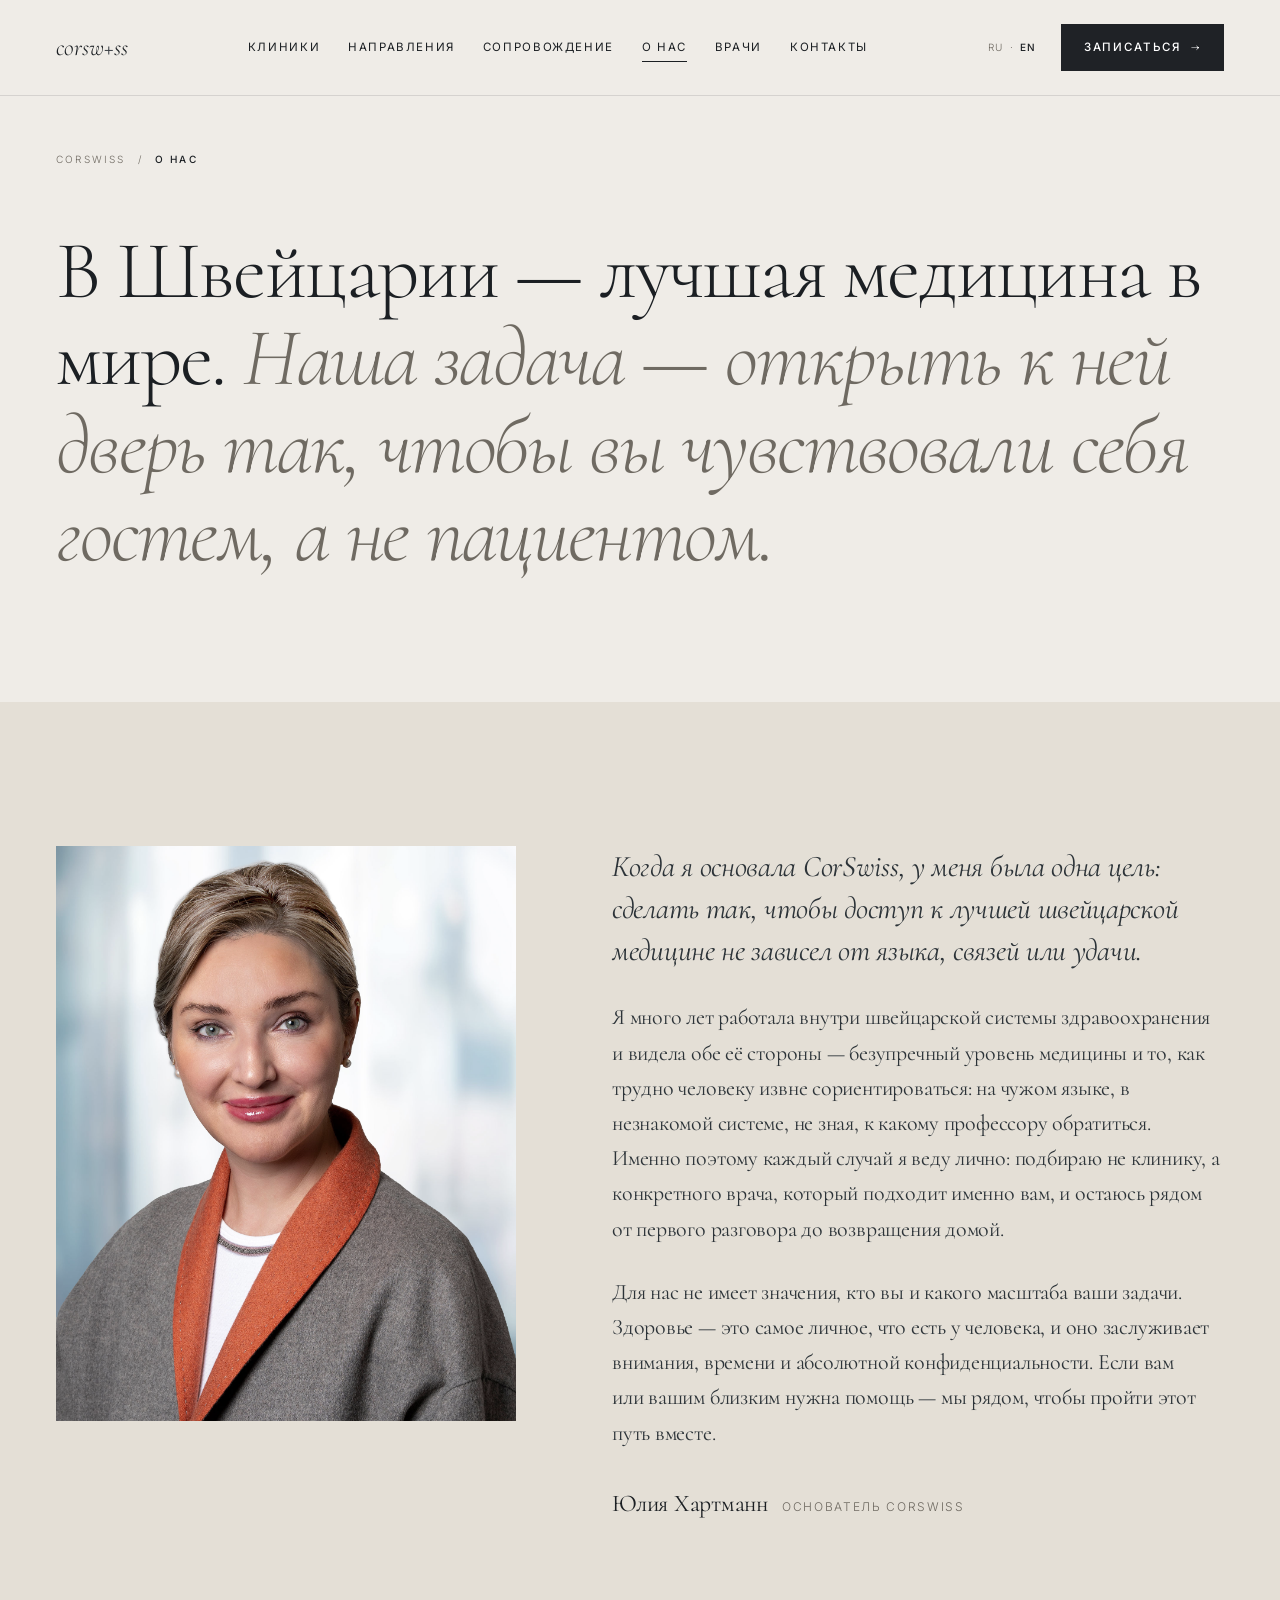
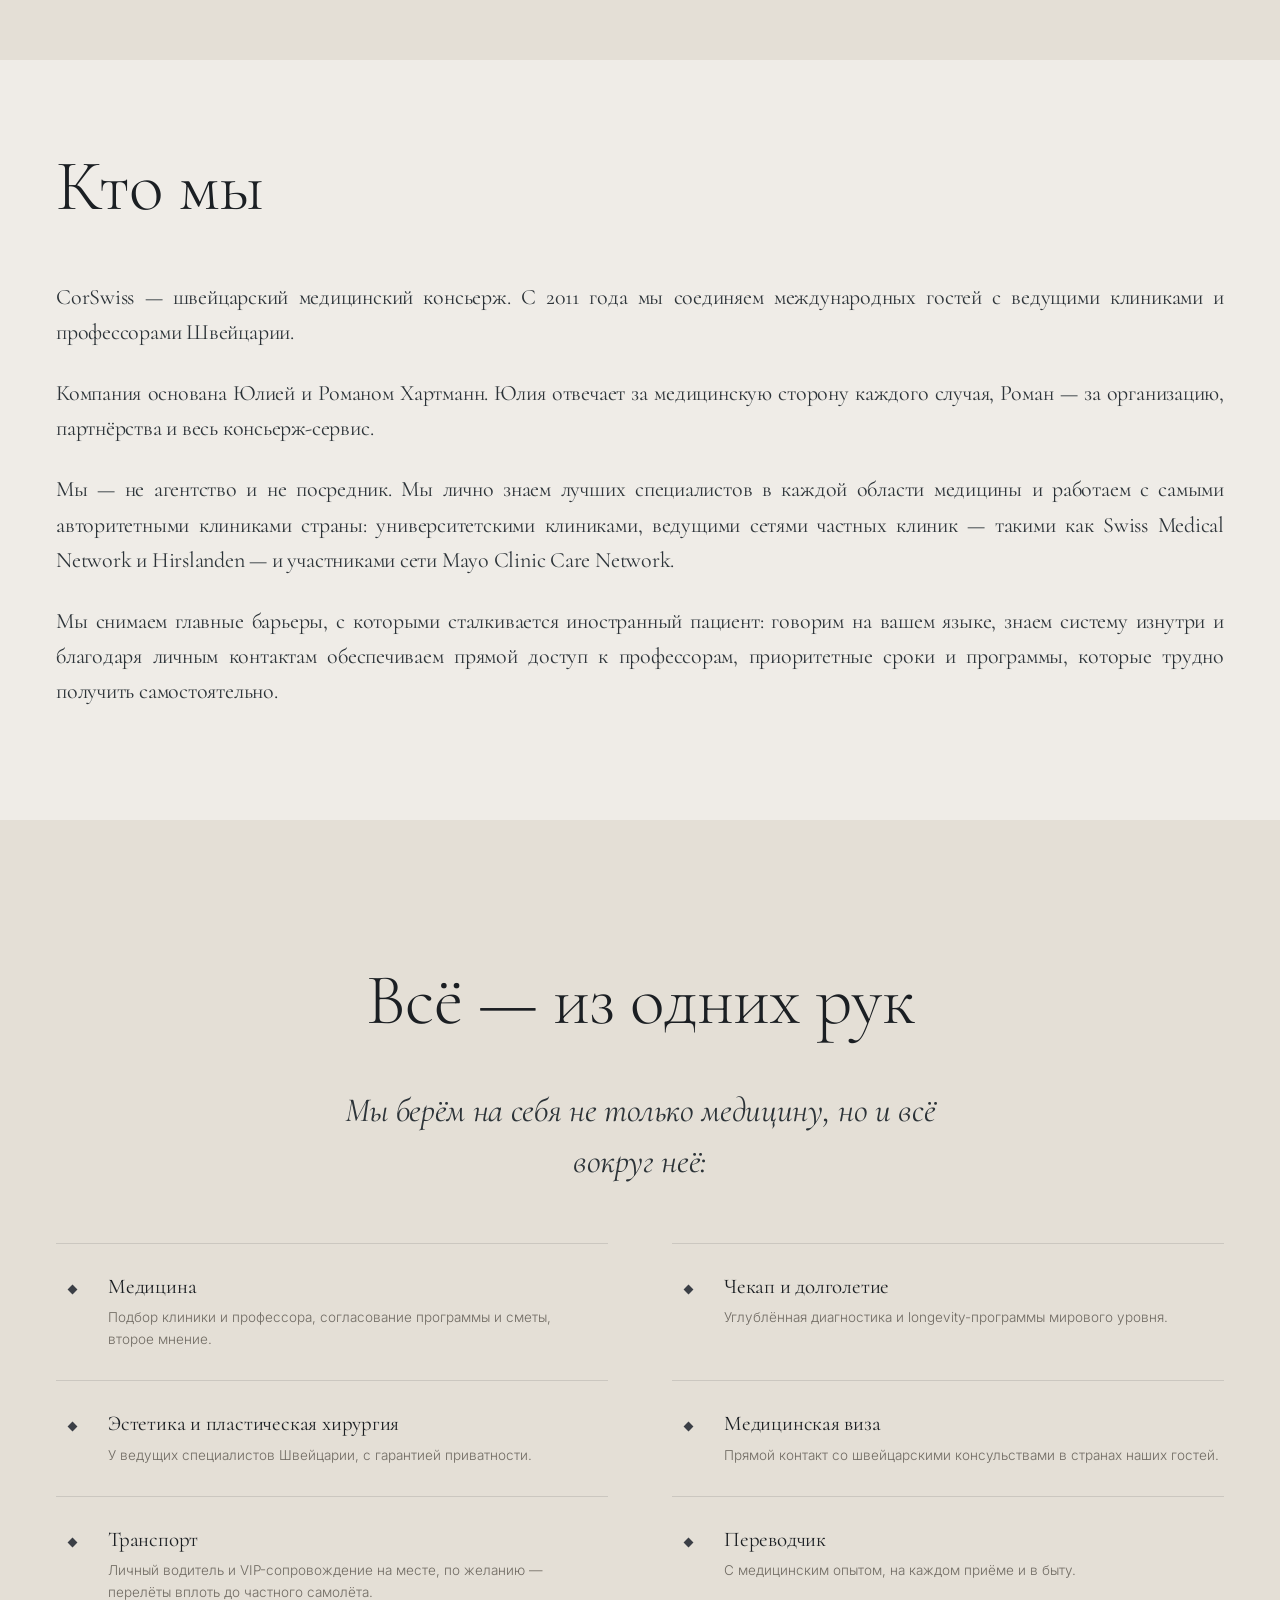
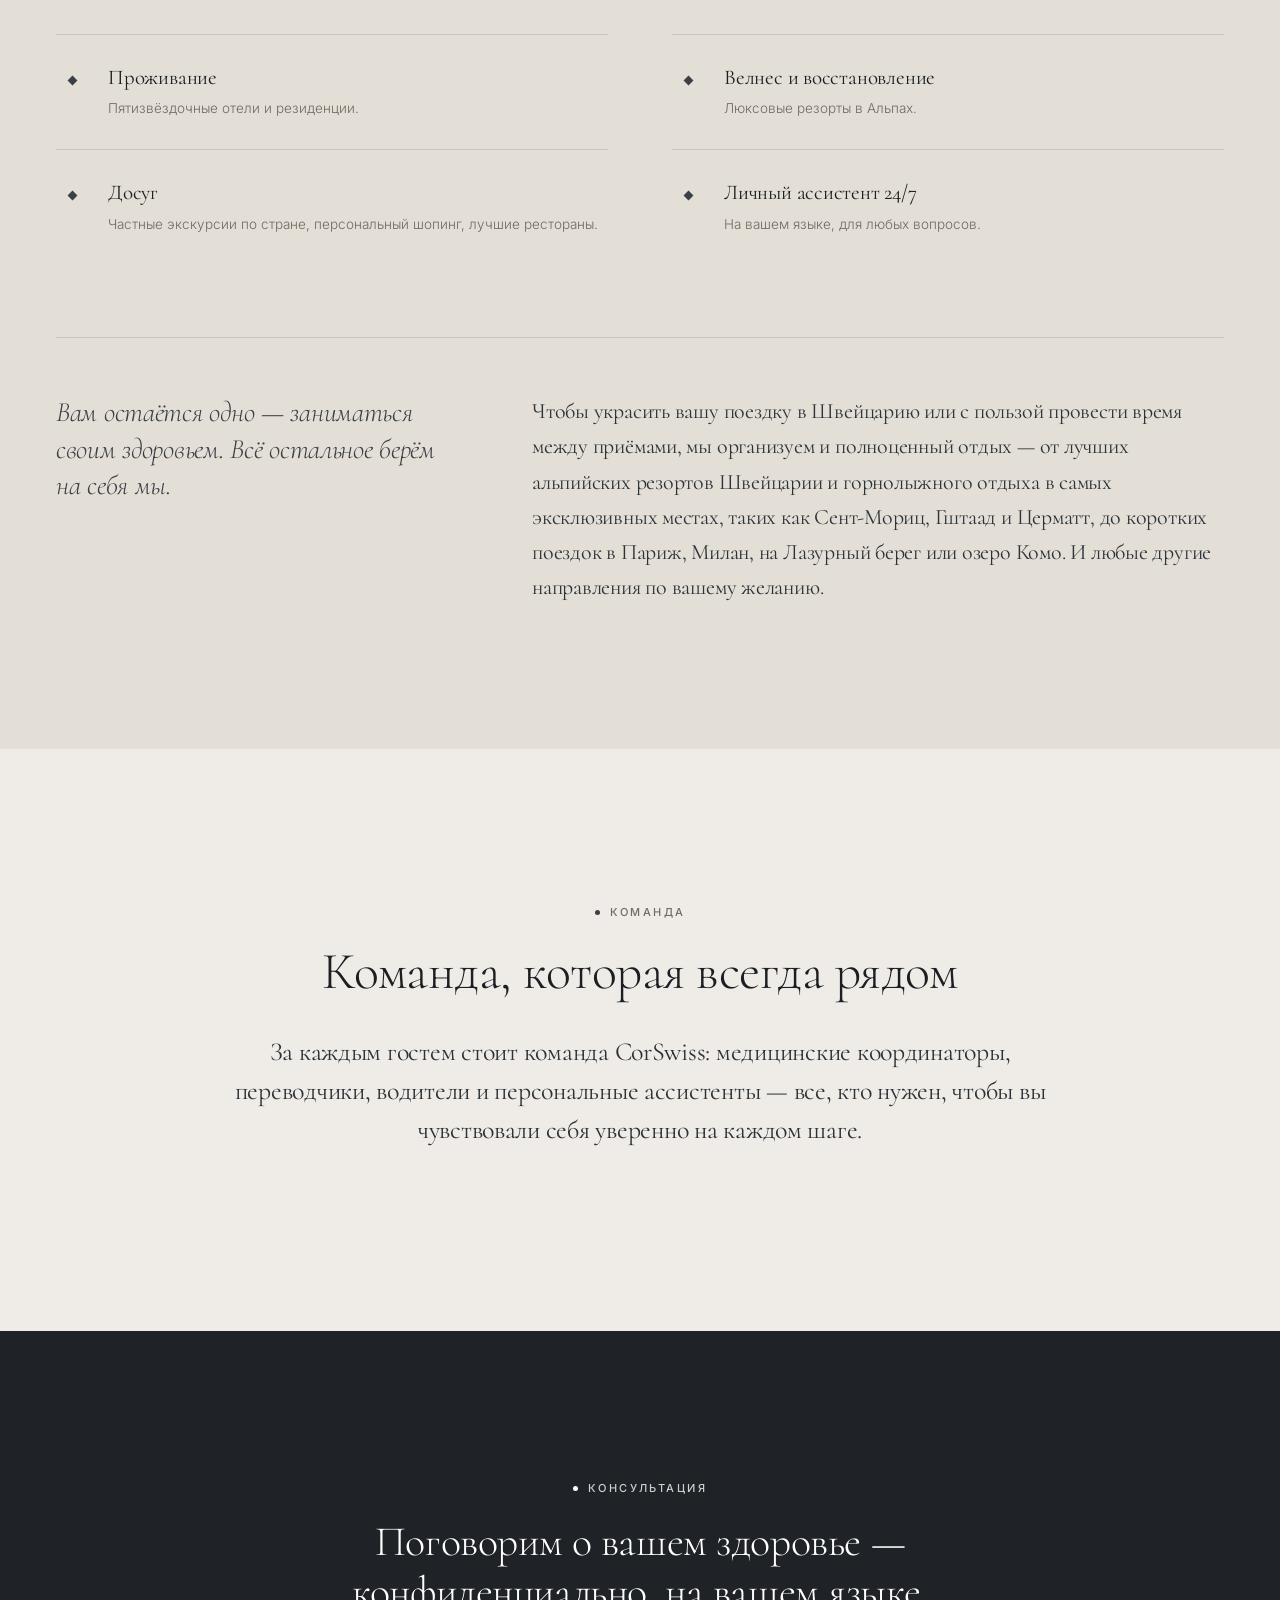
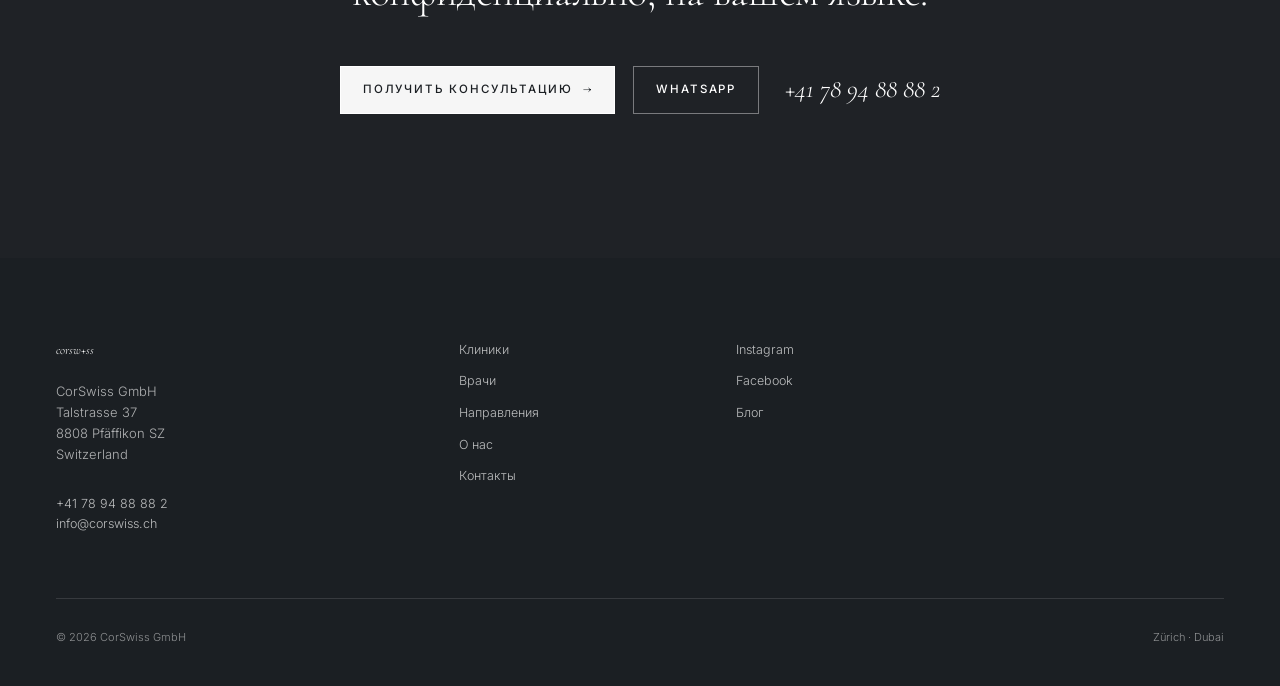
==== commit 217d1939: "adaptive layout" ====
--- a/about.html
+++ b/about.html
@@ -13,7 +13,11 @@
     <body>
         <header class="site-header">
             <a class="logo" href="index.html">corsw<b>+</b>ss</a>
-            <nav class="site-nav" aria-label="Основная навигация">
+            <button class="nav-toggle" type="button" aria-expanded="false" aria-controls="site-nav" aria-label="Меню">
+                <span class="nav-toggle__bar" aria-hidden="true"></span>
+                <span class="nav-toggle__bar" aria-hidden="true"></span>
+            </button>
+            <nav class="site-nav" id="site-nav" aria-label="Основная навигация">
                 <ul>
                     <li><a href="clinics.html">Клиники</a></li>
                     <li><a href="specialties.html">Направления</a></li>
@@ -22,6 +26,11 @@
                     <li><a href="doctors.html">Врачи</a></li>
                     <li><a href="contacts.html">Контакты</a></li>
                 </ul>
+                <div class="site-nav__cta">
+                    <a class="btn" href="#book" data-book-open>Записаться <span class="arr" aria-hidden="true">→</span></a>
+                    <a class="btn site-nav__whatsapp" href="https://wa.me/41789488882" target="_blank" rel="noopener noreferrer">Написать в WhatsApp</a>
+                    <a class="site-nav__phone" href="tel:+41789488882">+41 78 94 88 88 2</a>
+                </div>
             </nav>
             <div class="header-side">
                 <nav class="lang" aria-label="Язык сайта">
@@ -219,11 +228,11 @@
                         <li><a href="blog.html">Блог</a></li>
                     </ul>
                 </nav>
-                <div class="footer-social">
+                <!-- <div class="footer-social">
                     <a href="mailto:info@corswiss.ch">Email</a>
                     <a href="https://wa.me/41789488882">WhatsApp</a>
                     <a href="#">Telegram</a>
-                </div>
+                </div> -->
             </div>
             <div class="footer-bottom">
                 <span>© 2026 CorSwiss GmbH</span>
--- a/css/style.css
+++ b/css/style.css
@@ -502,6 +502,18 @@
   border-color: #fff;
 }
 
+.btn--whatsapp {
+  background: transparent;
+  color: #fff;
+  border-color: rgba(255, 255, 255, 0.9);
+}
+
+.btn--whatsapp:hover {
+  background: #25d366;
+  border-color: #25d366;
+  color: #fff;
+}
+
 .btn--align-start {
   justify-self: start;
 }
@@ -516,7 +528,8 @@
   display: block;
   width: 100%;
   height: 100%;
-  object-fit: cover;
+  -o-object-fit: cover;
+     object-fit: cover;
 }
 
 .photo--portrait {
@@ -524,12 +537,14 @@
 }
 
 .photo__img--top {
-  object-position: center top;
+  -o-object-position: center top;
+     object-position: center top;
 }
 
 .photo__img--founder {
   filter: grayscale(0.18);
-  object-position: center 28%;
+  -o-object-position: center 28%;
+     object-position: center 28%;
 }
 
 .photo__img--zoom {
@@ -555,12 +570,18 @@
 
 .crumbs {
   display: flex;
+  flex-wrap: nowrap;
   gap: 12px;
   align-items: center;
   font-size: 10px;
   letter-spacing: 0.22em;
   text-transform: uppercase;
   color: var(--muted);
+  white-space: nowrap;
+}
+
+.crumbs > * {
+  flex-shrink: 0;
 }
 
 .crumbs a {
@@ -701,7 +722,7 @@
 }
 
 .site-header--over.is-scrolled .logo,
-.site-header--over.is-scrolled .site-nav a {
+.site-header--over.is-scrolled .site-nav ul a {
   color: var(--ink);
 }
 
@@ -796,7 +817,7 @@
 
 .site-header--over .logo,
 .site-header--over .logo b,
-.site-header--over .site-nav a {
+.site-header--over .site-nav ul a {
   color: #fff;
 }
 
@@ -815,6 +836,36 @@
 }
 
 .nav-toggle {
+  display: none;
+  align-content: center;
+  gap: 6px;
+  width: 44px;
+  height: 44px;
+  margin: 0;
+  padding: 0 10px;
+  background: none;
+  border: 0;
+  cursor: pointer;
+  color: var(--ink);
+  flex-shrink: 0;
+}
+
+.nav-toggle__bar {
+  display: block;
+  height: 1px;
+  background: currentColor;
+  transition: transform 0.3s ease, opacity 0.3s ease;
+}
+
+.site-header--over .nav-toggle {
+  color: #fff;
+}
+
+.site-header--over.is-scrolled .nav-toggle {
+  color: var(--ink);
+}
+
+.site-nav__cta {
   display: none;
 }
 
@@ -904,7 +955,8 @@
 /* Титульный экран с фотографией */
 .hero-full {
   position: relative;
-  min-height: 920px;
+  height: 100svh;
+  min-height: 100svh;
   overflow: hidden;
   background: #0a1220;
   display: grid;
@@ -915,8 +967,10 @@
   inset: 0;
   width: 100%;
   height: 100%;
-  object-fit: cover;
-  object-position: center 38%;
+  -o-object-fit: cover;
+     object-fit: cover;
+  -o-object-position: center 38%;
+     object-position: center 38%;
   filter: brightness(0.78) saturate(1.02);
 }
 
@@ -927,11 +981,22 @@
 }
 
 .hero-full__inner {
-  position: relative;
-  align-self: center;
+  position: absolute;
+  inset: 0;
+  z-index: 1;
+  display: flex;
+  flex-direction: column;
+  align-items: center;
+  justify-content: center;
   text-align: center;
   color: #fff;
-  padding-block: 0;
+  padding-inline: var(--gut);
+  padding-bottom: 7vh;
+  pointer-events: none;
+}
+
+.hero-full__inner > * {
+  pointer-events: auto;
 }
 
 .hero-full__title {
@@ -944,17 +1009,26 @@
 
 .hero-full__meta {
   position: absolute;
+  z-index: 2;
   left: max(var(--gut), (100% - var(--container)) / 2);
   right: max(var(--gut), (100% - var(--container)) / 2);
   bottom: var(--s7);
   display: flex;
   justify-content: space-between;
-  align-items: flex-end;
+  align-items: center;
   gap: var(--s10);
   color: rgba(255, 255, 255, 0.85);
   font-size: 10px;
   letter-spacing: 0.22em;
   text-transform: uppercase;
+}
+
+.hero-full__actions {
+  display: flex;
+  flex-wrap: wrap;
+  gap: 12px;
+  align-items: center;
+  justify-content: center;
 }
 
 /* Текстовый титул внутренних страниц */
@@ -1149,7 +1223,8 @@
 .beyond {
   display: grid;
   grid-template-columns: repeat(3, minmax(0, 1fr));
-  column-gap: var(--s8);
+  -moz-column-gap: var(--s8);
+       column-gap: var(--s8);
   border-top: 1px solid var(--line);
 }
 
@@ -1210,7 +1285,8 @@
   inset: 0;
   width: 100%;
   height: 100%;
-  object-fit: cover;
+  -o-object-fit: cover;
+     object-fit: cover;
   transform: scale(1);
   transform-origin: center center;
   filter: grayscale(18%) contrast(1.02);
@@ -1631,7 +1707,8 @@
 .svc-list {
   display: grid;
   grid-template-columns: 1fr 1fr;
-  column-gap: 90px;
+  -moz-column-gap: 90px;
+       column-gap: 90px;
 }
 
 .svc-list > article {
@@ -1759,19 +1836,23 @@
 }
 
 .photo__img--transfer {
-  object-position: 50% 55%;
+  -o-object-position: 50% 55%;
+     object-position: 50% 55%;
 }
 
 .photo__img--eden {
-  object-position: 50% 45%;
+  -o-object-position: 50% 45%;
+     object-position: 50% 45%;
 }
 
 .photo__img--chenot {
-  object-position: 50% 55%;
+  -o-object-position: 50% 55%;
+     object-position: 50% 55%;
 }
 
 .photo__img--medicine {
-  object-position: 58% 30%;
+  -o-object-position: 58% 30%;
+     object-position: 58% 30%;
 }
 
 /* Контакты */
@@ -2187,7 +2268,8 @@
 
 .svc-list--single {
   grid-template-columns: 1fr;
-  column-gap: 0;
+  -moz-column-gap: 0;
+       column-gap: 0;
 }
 
 .section-head--recognition {
@@ -2743,6 +2825,10 @@
   border-bottom-color: rgba(255, 255, 255, 0.4);
 }
 
+.cta-band .input--on-dark::-moz-placeholder {
+  color: rgba(255, 255, 255, 0.55);
+}
+
 .cta-band .input--on-dark::placeholder {
   color: rgba(255, 255, 255, 0.55);
 }
@@ -2762,7 +2848,8 @@
 }
 
 .photo__img--mid {
-  object-position: center 30%;
+  -o-object-position: center 30%;
+     object-position: center 30%;
 }
 
 .pkg-table-wrap {
@@ -2963,7 +3050,8 @@
 .svc-diamond {
   display: grid;
   grid-template-columns: 1fr 1fr;
-  column-gap: var(--s8);
+  -moz-column-gap: var(--s8);
+       column-gap: var(--s8);
 }
 
 .svc-diamond > div {
@@ -3039,6 +3127,9 @@
   .hero-full__title {
     font-size: 103px;
   }
+  .display--lg {
+    font-size: 46px;
+  }
   .section-head__title {
     font-size: 48px;
   }
@@ -3065,17 +3156,31 @@
     font-size: 10.5px;
   }
   .hero-full {
-    min-height: 680px;
+    height: 100svh;
+    min-height: 100svh;
   }
   .hero-full__title {
     font-size: 77px;
   }
   .hero-full__meta {
     flex-direction: column;
-    align-items: flex-start;
+    align-items: center;
+    text-align: center;
     gap: var(--s3);
   }
-  .hero-text__title,
+  .hero-full__actions {
+    width: 100%;
+    flex-direction: column;
+    align-items: stretch;
+  }
+  .hero-full__actions .btn {
+    width: 100%;
+    justify-content: center;
+    box-sizing: border-box;
+  }
+  .hero-text__title {
+    font-size: 44px;
+  }
   .statement p {
     font-size: 37px;
   }
@@ -3086,10 +3191,19 @@
     font-size: 40px;
   }
   .display--82 {
-    font-size: 56px;
+    font-size: 48px;
   }
   .display--72 {
-    font-size: 52px;
+    font-size: 44px;
+  }
+  .display--52,
+  .display--xl,
+  .display--consult {
+    font-size: 40px;
+  }
+  .display--lg,
+  .display--md {
+    font-size: 36px;
   }
   .page-intro__body {
     padding-block: 40px 80px;
@@ -3145,12 +3259,16 @@
   }
   .svc-list {
     grid-template-columns: 1fr;
-    column-gap: 0;
-  }
-  .founder-split,
+    -moz-column-gap: 0;
+         column-gap: 0;
+  }
+  .founder-split {
+    grid-template-columns: 1fr;
+    gap: var(--s6);
+  }
   .svc-diamond {
     grid-template-columns: 1fr;
-    gap: var(--s6);
+    gap: 0;
   }
   .sticky-fig {
     position: static;
@@ -3181,41 +3299,285 @@
   body {
     font-size: 13.5px;
   }
+  .section {
+    padding-block: var(--s8);
+  }
+  .section--tight,
+  .section--blog-feature {
+    padding-block: var(--s6);
+  }
+  .section--lead {
+    padding-top: var(--s8);
+  }
+  .section--founder {
+    padding-bottom: var(--s8);
+  }
+  .section--prose {
+    padding-block: 32px 42px;
+  }
+  .section--team {
+    padding-block: 48px;
+  }
+  .page-intro {
+    padding-top: var(--s5);
+  }
+  .page-intro__body {
+    padding-block: 22px 42px;
+  }
+  .hero-text {
+    padding-block: var(--s4) var(--s8);
+  }
+  .crumbs {
+    width: calc(100% + 2 * var(--gut));
+    max-width: none;
+    margin-inline: calc(0px - var(--gut));
+    padding-inline: var(--gut);
+    overflow-x: auto;
+    overflow-y: hidden;
+    -webkit-overflow-scrolling: touch;
+    overscroll-behavior-x: contain;
+    scrollbar-width: none;
+    -webkit-mask-image: linear-gradient(to right, #000 0, #000 calc(100% - 40px), transparent);
+            mask-image: linear-gradient(to right, #000 0, #000 calc(100% - 40px), transparent);
+  }
+  .crumbs::-webkit-scrollbar {
+    display: none;
+  }
+  .crumbs > *:last-child {
+    padding-right: 40px;
+  }
+  .statement {
+    padding-block: var(--s8) var(--s4);
+  }
+  .statement .rule {
+    margin-top: var(--s5);
+  }
+  .section-head--spaced {
+    margin-bottom: 48px;
+  }
+  .section-head--wide {
+    margin-bottom: 60px;
+  }
+  .section-head--doctors {
+    margin: 20px 0 var(--s5);
+  }
+  #consult {
+    padding-block: var(--s8);
+  }
+  .site-footer {
+    padding-block: 32px 20px;
+  }
+  .site-footer .logo {
+    font-size: 26px;
+  }
+  .footer-grid {
+    gap: 24px;
+    padding-bottom: 24px;
+  }
+  .footer-note {
+    margin-top: 12px;
+  }
+  .footer-contact {
+    margin-top: 16px;
+  }
+  .footer-bottom {
+    padding-top: 16px;
+  }
+  .header-side .btn {
+    display: none;
+  }
   .site-header {
-    flex-wrap: wrap;
-    row-gap: var(--s2);
+    flex-wrap: nowrap;
+    gap: var(--s2);
+    z-index: 100;
+  }
+  .header-side {
+    margin-left: auto;
+    position: relative;
+    z-index: 110;
+  }
+  .site-header .logo {
+    position: relative;
+    z-index: 110;
+  }
+  .nav-toggle {
+    display: grid;
+    order: 2;
+    margin-right: -10px;
+    position: relative;
+    z-index: 110;
+  }
+  .nav-toggle[aria-expanded=true] .nav-toggle__bar:first-child {
+    transform: translateY(3.5px) rotate(45deg);
+  }
+  .nav-toggle[aria-expanded=true] .nav-toggle__bar:last-child {
+    transform: translateY(-3.5px) rotate(-45deg);
   }
   .site-nav {
-    order: 3;
+    position: fixed;
+    inset: 0;
+    z-index: 90;
+    order: 0;
+    width: auto;
+    display: grid;
+    align-content: start;
+    justify-items: start;
+    padding: calc(var(--header-h) + 12px) var(--gut) var(--s10);
+    background: var(--bg);
+    transform: translateX(100%);
+    visibility: hidden;
+    transition: transform 0.35s cubic-bezier(0.2, 0.7, 0.2, 1), visibility 0.35s;
+  }
+  .nav-open .site-nav {
+    transform: none;
+    visibility: visible;
+  }
+  .site-nav ul {
+    flex-direction: column;
+    align-items: flex-start;
+    gap: 4px;
     width: 100%;
-  }
-  .site-nav ul {
-    flex-wrap: wrap;
-    gap: 12px 18px;
-  }
-  .header-side .btn {
-    padding: 12px 16px;
-    font-size: 10px;
+    font-size: 15px;
+    letter-spacing: 0.1em;
+  }
+  .site-nav ul a {
+    display: flex;
+    align-items: center;
+    min-height: 44px;
+    padding: 12px 0;
+    margin: 0;
+    color: var(--ink);
+  }
+  .site-nav ul a::after {
+    left: 0;
+    right: 0;
+    bottom: 8px;
+  }
+  .site-header--over .site-nav ul a {
+    color: var(--ink);
+  }
+  .site-nav__cta {
+    display: grid;
+    gap: 32px;
+    width: 100%;
+    margin-top: var(--s5);
+    padding-top: var(--s5);
+    border-top: 1px solid var(--line);
+    justify-items: stretch;
+  }
+  .site-nav__cta .btn,
+  .site-header--over .site-nav__cta .btn {
+    width: 100%;
+    justify-content: center;
+    padding: 14px 20px;
+    box-sizing: border-box;
+    background: var(--accent-deep);
+    border-color: var(--accent-deep);
+    color: #fff;
+  }
+  .site-nav__whatsapp,
+  .site-header--over .site-nav__whatsapp {
+    background: transparent;
+    color: var(--ink);
+    border-color: var(--ink);
+  }
+  .site-nav__whatsapp:hover,
+  .site-header--over .site-nav__whatsapp:hover {
+    background: #1f8f4a;
+    border-color: #1f8f4a;
+    color: #fff;
+  }
+  .site-nav__phone,
+  .site-header--over .site-nav a.site-nav__phone {
+    display: flex;
+    align-items: center;
+    justify-content: flex-start;
+    min-height: 44px;
+    font-family: var(--serif);
+    font-style: italic;
+    font-size: 22px;
+    font-weight: 400;
+    letter-spacing: 0.02em;
+    text-transform: none;
+    color: var(--ink);
+  }
+  .nav-open {
+    overflow: hidden;
+  }
+  .nav-open .site-header--over .logo,
+  .nav-open .site-header--over .logo b,
+  .nav-open .site-header--over .nav-toggle {
+    color: var(--ink);
+  }
+  .nav-open .site-header--over .logo b {
+    color: var(--accent);
+  }
+  .nav-open .site-header--over .lang a[aria-current=true] {
+    color: var(--muted);
+    font-weight: 300;
+  }
+  .nav-open .site-header--over .lang a:not([aria-current=true]) {
+    color: var(--ink);
+    font-weight: 500;
+  }
+  .nav-open .site-header--over .lang__sep {
+    color: var(--muted);
+  }
+  .chip {
+    min-height: 44px;
   }
   .hero-full {
-    min-height: 560px;
+    height: 100svh;
+    min-height: 100svh;
   }
   .hero-full__title {
-    font-size: 44px;
+    font-size: 48px;
   }
   .hero-full__meta {
-    position: static;
-    padding-block: var(--s4) var(--s6);
-    padding-inline: max(var(--gut), (100% - var(--container)) / 2);
+    position: absolute;
+    left: var(--gut);
+    right: var(--gut);
+    bottom: var(--s4);
+    padding: 0;
+    flex-direction: column;
+    align-items: center;
+    text-align: center;
+    gap: var(--s3);
+  }
+  .hero-full__actions {
+    width: 100%;
+    flex-direction: column;
+    align-items: stretch;
+  }
+  .hero-full__actions .btn {
+    width: 100%;
+    justify-content: center;
+    box-sizing: border-box;
   }
   .hero-full__inner {
-    padding-top: var(--s18);
-  }
-  .hero-text {
-    padding-top: var(--s4);
-  }
-  .hero-text__title {
+    padding-inline: var(--gut);
+    padding-bottom: 17vh;
+  }
+  .hero-full .eyebrow::before {
+    display: none;
+  }
+  .hero-text__title,
+  .article-title,
+  .doctor-hero__title {
+    font-size: 34px;
+    line-height: 1.12;
+  }
+  .display--52,
+  .display--xl,
+  .display--lg,
+  .display--md,
+  .display--consult {
     font-size: 28px;
+    line-height: 1.12;
+    letter-spacing: 0;
+  }
+  .display--lg br {
+    display: none;
   }
   .contact-phone {
     font-size: 32px;
@@ -3228,9 +3590,6 @@
   }
   .contact-office__title {
     font-size: 26px;
-  }
-  .article-title {
-    font-size: 32px;
   }
   .article-lede {
     font-size: 15px;
@@ -3320,11 +3679,12 @@
   }
   .book-modal {
     padding: 20px;
-    align-items: flex-end;
+    align-items: center;
+    justify-content: center;
   }
   .book-modal__dialog {
     width: 100%;
-    max-height: min(92vh, 100%);
+    max-height: min(88vh, 100%);
     padding: var(--s4) var(--s4) var(--s4);
   }
   .book-modal__row {
@@ -3335,10 +3695,10 @@
     font-size: 26px;
   }
   .display--82 {
-    font-size: 36px;
+    font-size: 34px;
   }
   .display--72 {
-    font-size: 36px;
+    font-size: 28px;
   }
   .display--sub {
     font-size: 24px;
@@ -3350,17 +3710,13 @@
   .prose-body--team {
     font-size: 20px;
   }
-  .page-intro__body {
-    padding-block: 32px 64px;
-  }
-  .section--prose {
-    padding-block: 48px 64px;
-  }
-  .section--team {
-    padding-block: 72px;
-  }
   .svc-diamond__footer {
-    margin-top: 48px;
+    margin-top: 32px;
+  }
+  .svc-diamond > div {
+    grid-template-columns: 22px 1fr;
+    gap: 12px;
+    padding: 18px 0;
   }
   .statement p {
     font-size: 24px;
@@ -3382,18 +3738,31 @@
   .adv-list > article,
   .adv-list > article:nth-child(odd) {
     border-right: 0;
-    padding: var(--s3) 0;
+    padding: 16px 0;
   }
   .adv-list > article:nth-child(even) {
     padding-left: 0;
+  }
+  .beyond > article {
+    padding-block: 18px 20px;
+  }
+  .beyond .num {
+    margin-bottom: 10px;
   }
   .beyond > article:nth-child(even) {
     border-left: 0;
     padding-left: 0;
   }
+  .beyond > article:nth-last-child(-n+2) {
+    border-bottom: 1px solid var(--line);
+  }
+  .beyond > article:last-child {
+    border-bottom: 0;
+  }
   .row-link {
     grid-template-columns: 1fr;
     gap: 10px;
+    padding-block: 18px;
   }
   .row-link__arr {
     justify-self: start;
@@ -3424,5 +3793,113 @@
     gap: 10px;
   }
 }
-
-/*# sourceMappingURL=style.css.map */
+@media (prefers-reduced-motion: reduce) {
+  .site-nav {
+    transition-duration: 0.01ms;
+  }
+}
+/* small phones — пол 320px, отдельного media на 320 нет */
+@media (max-width: 400px) {
+  :root {
+    --gut: 16px;
+  }
+  body {
+    font-size: 13px;
+  }
+  .hero-full__title {
+    font-size: 46px;
+  }
+  .hero-text__title,
+  .article-title,
+  .doctor-hero__title,
+  .display--82 {
+    font-size: 32px;
+    line-height: 1.12;
+  }
+  .statement p {
+    font-size: 22px;
+  }
+  .section-head__title {
+    font-size: 26px;
+  }
+  .cta-band h2 {
+    font-size: 24px;
+  }
+  .card h3 {
+    font-size: 20px;
+  }
+  .founder blockquote {
+    font-size: 22px;
+  }
+  .faq summary {
+    font-size: 15px;
+  }
+  .display--72,
+  .display--52,
+  .display--xl,
+  .display--lg,
+  .display--md,
+  .display--consult {
+    font-size: 24px;
+    letter-spacing: 0;
+  }
+  .display--sub {
+    font-size: 20px;
+  }
+  .blog-feature__title,
+  .clinic-partner__title {
+    font-size: 28px;
+  }
+  .contact-phone {
+    font-size: 26px;
+  }
+  .contact-email,
+  .contact-form__title,
+  .doctor-clinic__title,
+  .specialty-about__title,
+  .specialty-faq__title,
+  .specialty-process__title,
+  .clinic-about__title,
+  .clinic-section-head__title,
+  .clinic-feature__title,
+  .checkup-clinic__title,
+  .book-modal__title {
+    font-size: 24px;
+  }
+  .stat__value {
+    font-size: 32px;
+  }
+  .site-nav ul {
+    font-size: 14px;
+  }
+  .footer-note,
+  .footer-contact {
+    max-width: none;
+  }
+  .founder .photo,
+  .consult .input,
+  .cta-band .input {
+    width: 100%;
+    max-width: none;
+  }
+  .svc-list > article {
+    grid-template-columns: 1fr;
+    gap: 8px;
+    padding-block: 16px;
+  }
+  .svc-diamond > div {
+    grid-template-columns: 22px 1fr;
+    gap: 12px;
+    padding: 18px 0;
+  }
+  .row-link:hover {
+    padding-left: 0;
+  }
+  .photo__caption {
+    flex-direction: column;
+    gap: 4px;
+  }
+  .specialties-all__list {
+    grid-template-columns: 1fr;
+  }
+}/*# sourceMappingURL=style.css.map */
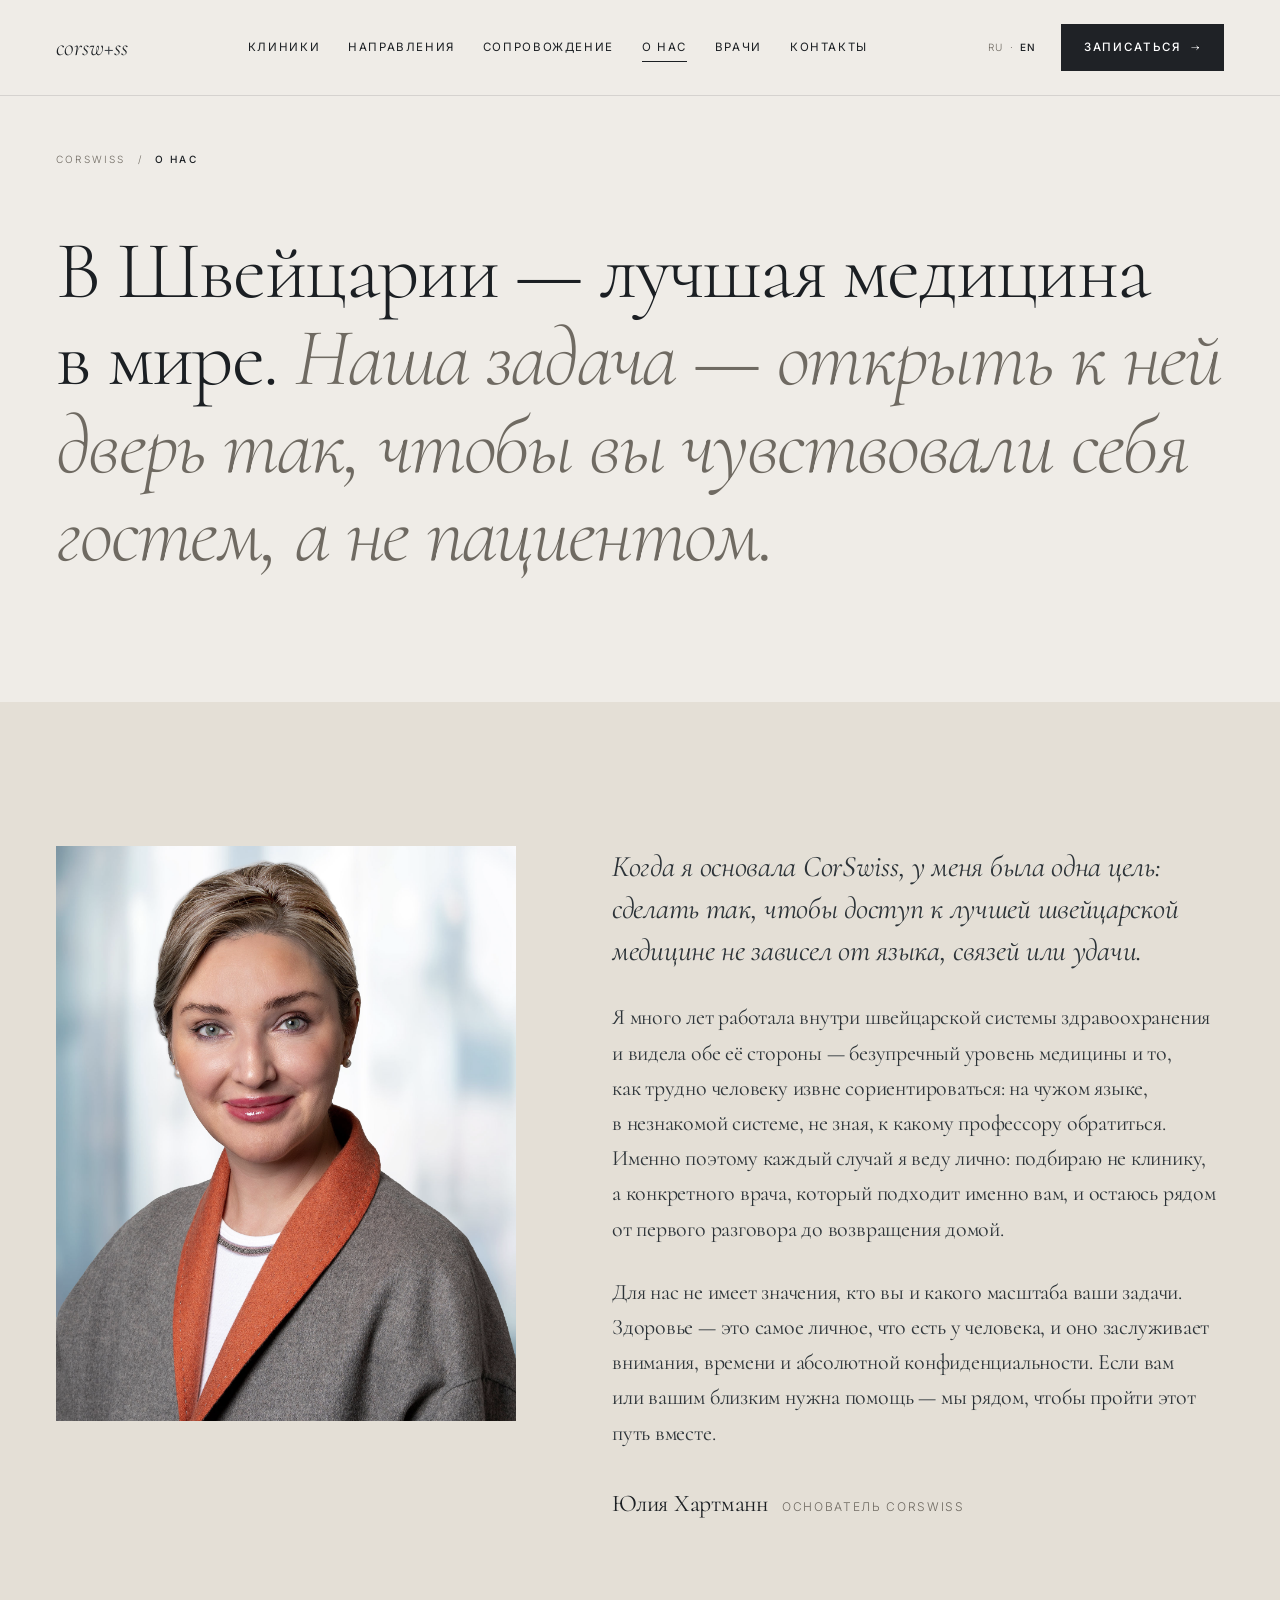
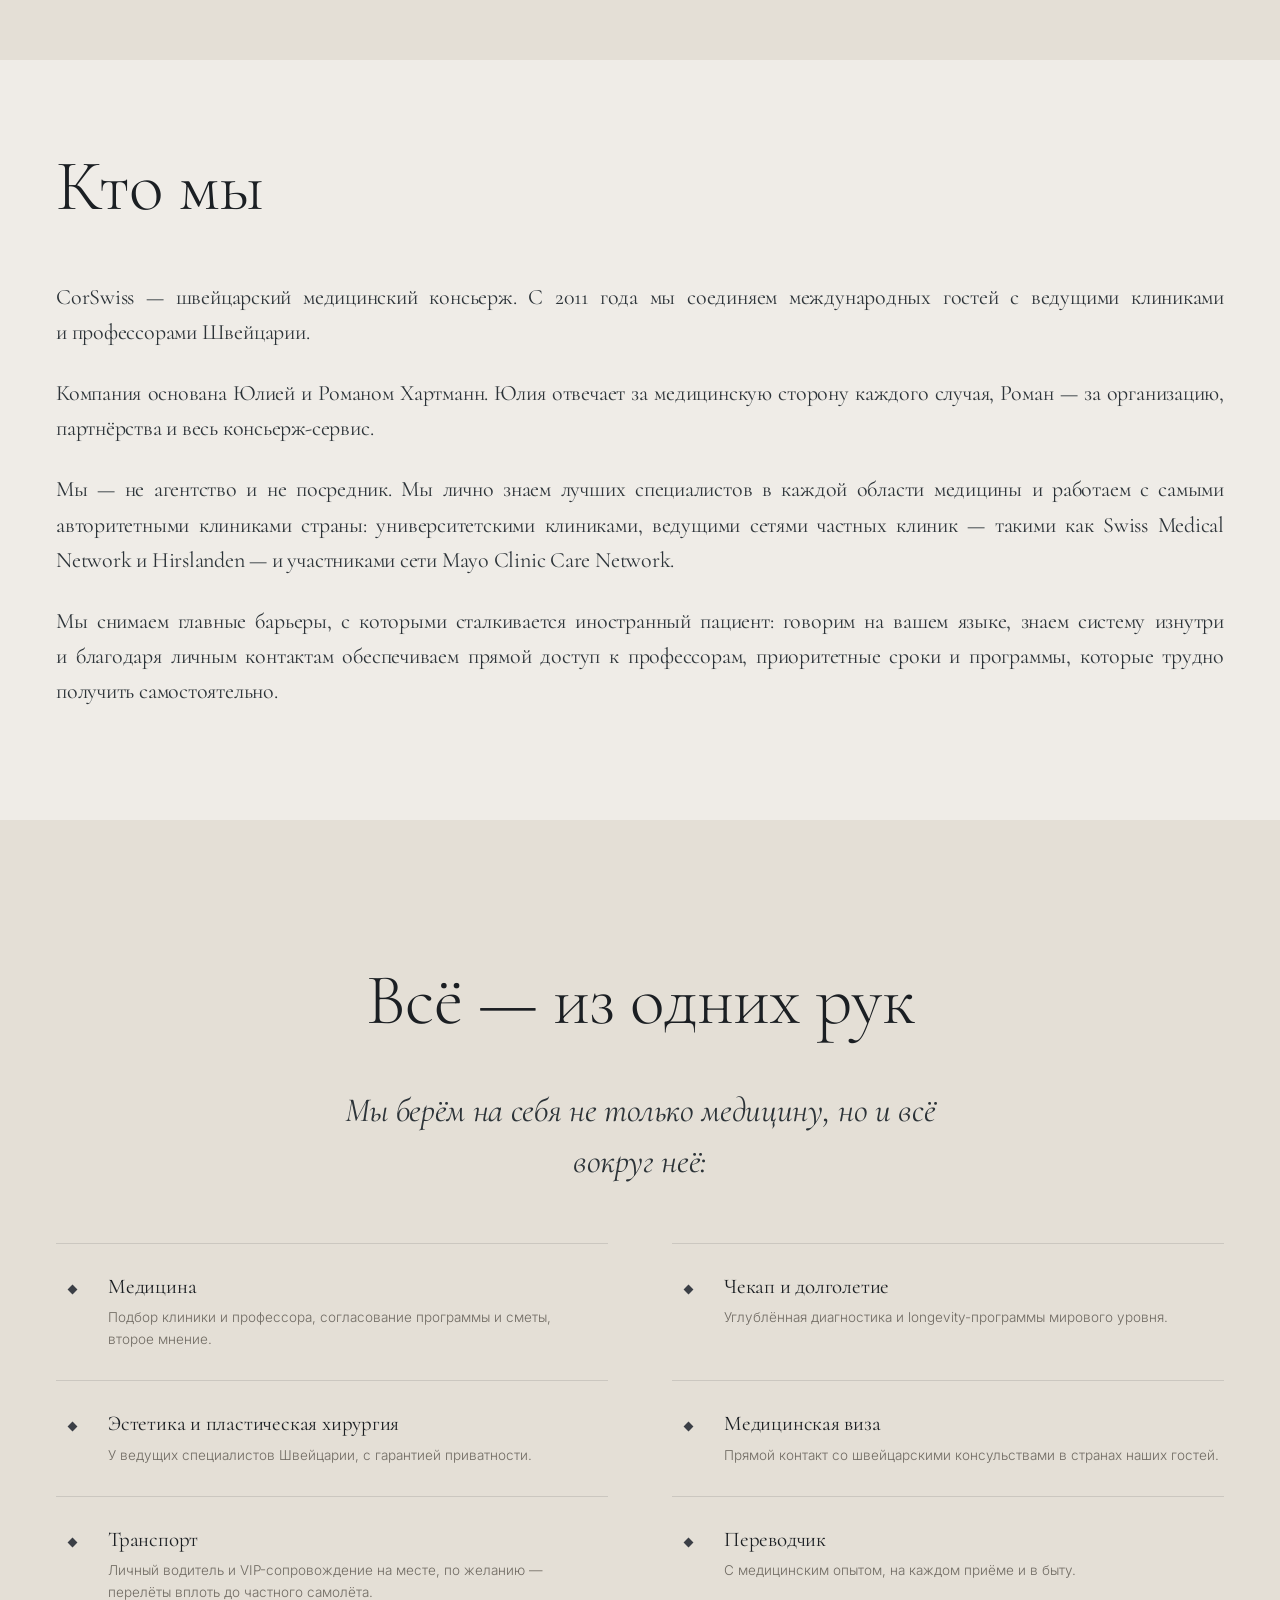
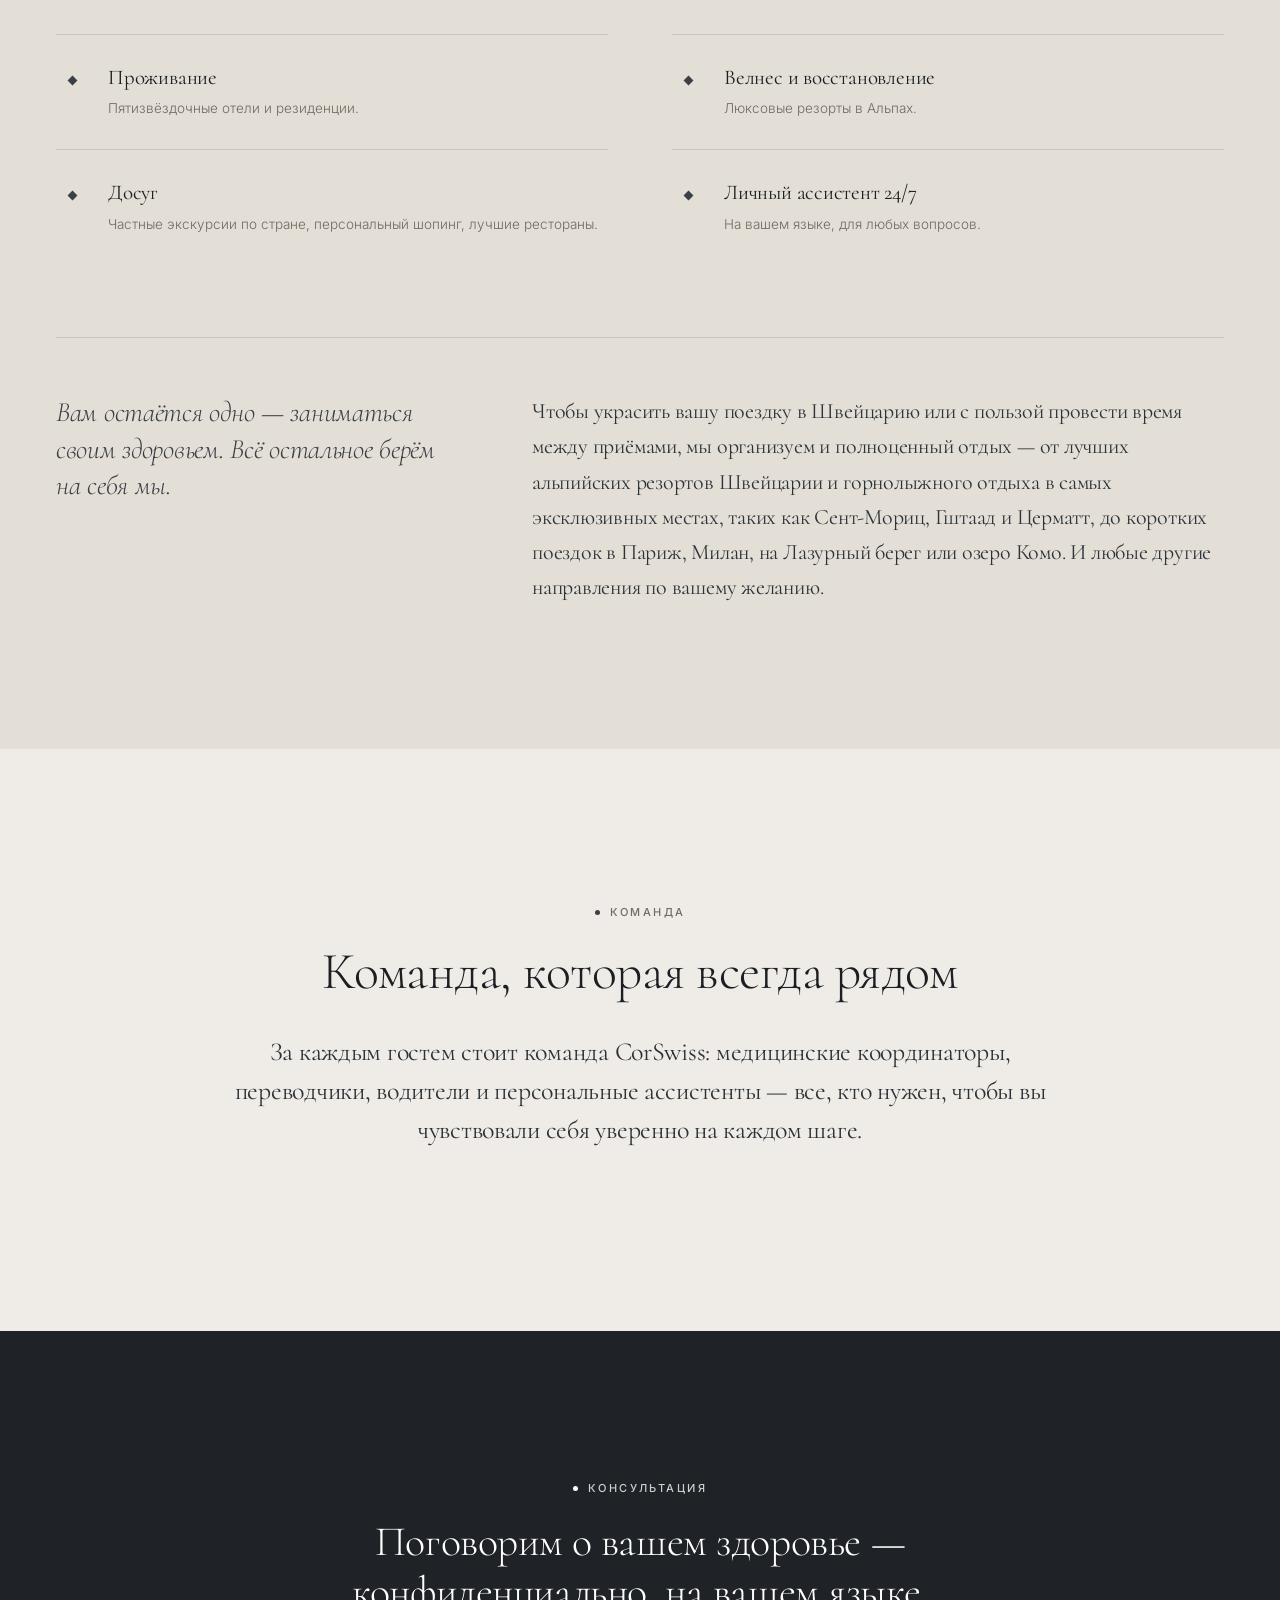
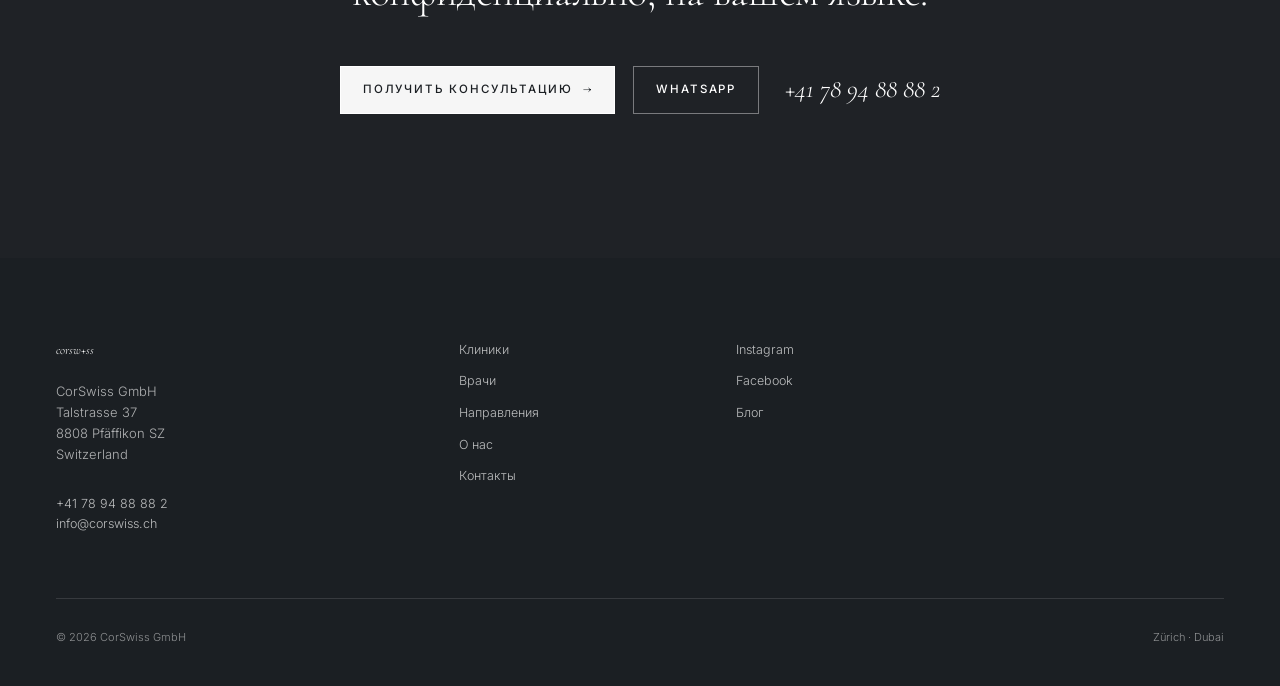
==== commit 267f51c0: "add nbsp" ====
--- a/about.html
+++ b/about.html
@@ -242,5 +242,6 @@
         <script src="js/header.js"></script>
         <script src="js/book-modal.js"></script>
         <script src="js/phone-mask.js"></script>
+        <script src="js/nbsp.js"></script>
     </body>
 </html>
--- a/css/style.css
+++ b/css/style.css
@@ -325,6 +325,12 @@
   font-size: 52px;
   margin-bottom: 24px;
 }
+.display--lg > h1,
+.display--lg > p {
+  display: inline;
+  font: inherit;
+  letter-spacing: inherit;
+}
 
 .display--xl {
   font-size: 55px;
@@ -528,8 +534,7 @@
   display: block;
   width: 100%;
   height: 100%;
-  -o-object-fit: cover;
-     object-fit: cover;
+  object-fit: cover;
 }
 
 .photo--portrait {
@@ -537,14 +542,12 @@
 }
 
 .photo__img--top {
-  -o-object-position: center top;
-     object-position: center top;
+  object-position: center top;
 }
 
 .photo__img--founder {
   filter: grayscale(0.18);
-  -o-object-position: center 28%;
-     object-position: center 28%;
+  object-position: center 28%;
 }
 
 .photo__img--zoom {
@@ -955,11 +958,11 @@
 /* Титульный экран с фотографией */
 .hero-full {
   position: relative;
-  height: 100svh;
   min-height: 100svh;
   overflow: hidden;
   background: #0a1220;
-  display: grid;
+  display: flex;
+  flex-direction: column;
 }
 
 .hero-full__img {
@@ -967,10 +970,8 @@
   inset: 0;
   width: 100%;
   height: 100%;
-  -o-object-fit: cover;
-     object-fit: cover;
-  -o-object-position: center 38%;
-     object-position: center 38%;
+  object-fit: cover;
+  object-position: center 38%;
   filter: brightness(0.78) saturate(1.02);
 }
 
@@ -981,9 +982,9 @@
 }
 
 .hero-full__inner {
-  position: absolute;
-  inset: 0;
+  position: relative;
   z-index: 1;
+  flex: 1;
   display: flex;
   flex-direction: column;
   align-items: center;
@@ -991,16 +992,11 @@
   text-align: center;
   color: #fff;
   padding-inline: var(--gut);
-  padding-bottom: 7vh;
-  pointer-events: none;
-}
-
-.hero-full__inner > * {
-  pointer-events: auto;
+  padding-block: calc(80px + var(--s6)) var(--s6);
 }
 
 .hero-full__title {
-  font-size: 144px;
+  font-size: clamp(48px, 7.2vw, 112px);
   line-height: 0.96;
   margin: var(--s4) 0 0;
   color: #fff;
@@ -1008,15 +1004,15 @@
 }
 
 .hero-full__meta {
-  position: absolute;
+  position: relative;
   z-index: 2;
-  left: max(var(--gut), (100% - var(--container)) / 2);
-  right: max(var(--gut), (100% - var(--container)) / 2);
-  bottom: var(--s7);
   display: flex;
   justify-content: space-between;
   align-items: center;
   gap: var(--s10);
+  margin-top: auto;
+  padding-inline: max(var(--gut), (100% - var(--container)) / 2);
+  padding-bottom: var(--s7);
   color: rgba(255, 255, 255, 0.85);
   font-size: 10px;
   letter-spacing: 0.22em;
@@ -1223,8 +1219,7 @@
 .beyond {
   display: grid;
   grid-template-columns: repeat(3, minmax(0, 1fr));
-  -moz-column-gap: var(--s8);
-       column-gap: var(--s8);
+  column-gap: var(--s8);
   border-top: 1px solid var(--line);
 }
 
@@ -1285,8 +1280,7 @@
   inset: 0;
   width: 100%;
   height: 100%;
-  -o-object-fit: cover;
-     object-fit: cover;
+  object-fit: cover;
   transform: scale(1);
   transform-origin: center center;
   filter: grayscale(18%) contrast(1.02);
@@ -1707,8 +1701,7 @@
 .svc-list {
   display: grid;
   grid-template-columns: 1fr 1fr;
-  -moz-column-gap: 90px;
-       column-gap: 90px;
+  column-gap: 90px;
 }
 
 .svc-list > article {
@@ -1836,23 +1829,19 @@
 }
 
 .photo__img--transfer {
-  -o-object-position: 50% 55%;
-     object-position: 50% 55%;
+  object-position: 50% 55%;
 }
 
 .photo__img--eden {
-  -o-object-position: 50% 45%;
-     object-position: 50% 45%;
+  object-position: 50% 45%;
 }
 
 .photo__img--chenot {
-  -o-object-position: 50% 55%;
-     object-position: 50% 55%;
+  object-position: 50% 55%;
 }
 
 .photo__img--medicine {
-  -o-object-position: 58% 30%;
-     object-position: 58% 30%;
+  object-position: 58% 30%;
 }
 
 /* Контакты */
@@ -2268,8 +2257,7 @@
 
 .svc-list--single {
   grid-template-columns: 1fr;
-  -moz-column-gap: 0;
-       column-gap: 0;
+  column-gap: 0;
 }
 
 .section-head--recognition {
@@ -2825,10 +2813,6 @@
   border-bottom-color: rgba(255, 255, 255, 0.4);
 }
 
-.cta-band .input--on-dark::-moz-placeholder {
-  color: rgba(255, 255, 255, 0.55);
-}
-
 .cta-band .input--on-dark::placeholder {
   color: rgba(255, 255, 255, 0.55);
 }
@@ -2848,8 +2832,7 @@
 }
 
 .photo__img--mid {
-  -o-object-position: center 30%;
-     object-position: center 30%;
+  object-position: center 30%;
 }
 
 .pkg-table-wrap {
@@ -3050,8 +3033,7 @@
 .svc-diamond {
   display: grid;
   grid-template-columns: 1fr 1fr;
-  -moz-column-gap: var(--s8);
-       column-gap: var(--s8);
+  column-gap: var(--s8);
 }
 
 .svc-diamond > div {
@@ -3125,7 +3107,7 @@
 /* 6. Адаптив --------------------------------------------------------------- */
 @media (max-width: 1200px) {
   .hero-full__title {
-    font-size: 103px;
+    font-size: clamp(48px, 7.2vw, 88px);
   }
   .display--lg {
     font-size: 46px;
@@ -3156,27 +3138,16 @@
     font-size: 10.5px;
   }
   .hero-full {
-    height: 100svh;
     min-height: 100svh;
   }
   .hero-full__title {
-    font-size: 77px;
+    font-size: clamp(44px, 7vw, 68px);
   }
   .hero-full__meta {
     flex-direction: column;
     align-items: center;
     text-align: center;
     gap: var(--s3);
-  }
-  .hero-full__actions {
-    width: 100%;
-    flex-direction: column;
-    align-items: stretch;
-  }
-  .hero-full__actions .btn {
-    width: 100%;
-    justify-content: center;
-    box-sizing: border-box;
   }
   .hero-text__title {
     font-size: 44px;
@@ -3259,8 +3230,7 @@
   }
   .svc-list {
     grid-template-columns: 1fr;
-    -moz-column-gap: 0;
-         column-gap: 0;
+    column-gap: 0;
   }
   .founder-split {
     grid-template-columns: 1fr;
@@ -3292,7 +3262,7 @@
   }
 }
 /* mobile */
-@media (max-width: 720px) {
+@media (max-width: 768px) {
   :root {
     --gut: 20px;
   }
@@ -3338,7 +3308,7 @@
     overscroll-behavior-x: contain;
     scrollbar-width: none;
     -webkit-mask-image: linear-gradient(to right, #000 0, #000 calc(100% - 40px), transparent);
-            mask-image: linear-gradient(to right, #000 0, #000 calc(100% - 40px), transparent);
+    mask-image: linear-gradient(to right, #000 0, #000 calc(100% - 40px), transparent);
   }
   .crumbs::-webkit-scrollbar {
     display: none;
@@ -3527,18 +3497,13 @@
     min-height: 44px;
   }
   .hero-full {
-    height: 100svh;
     min-height: 100svh;
   }
   .hero-full__title {
     font-size: 48px;
   }
   .hero-full__meta {
-    position: absolute;
-    left: var(--gut);
-    right: var(--gut);
-    bottom: var(--s4);
-    padding: 0;
+    padding-bottom: var(--s4);
     flex-direction: column;
     align-items: center;
     text-align: center;
@@ -3556,7 +3521,7 @@
   }
   .hero-full__inner {
     padding-inline: var(--gut);
-    padding-bottom: 17vh;
+    padding-block: calc(72px + var(--s5)) var(--s5);
   }
   .hero-full .eyebrow::before {
     display: none;
@@ -3902,4 +3867,4 @@
   .specialties-all__list {
     grid-template-columns: 1fr;
   }
-}/*# sourceMappingURL=style.css.map */+}
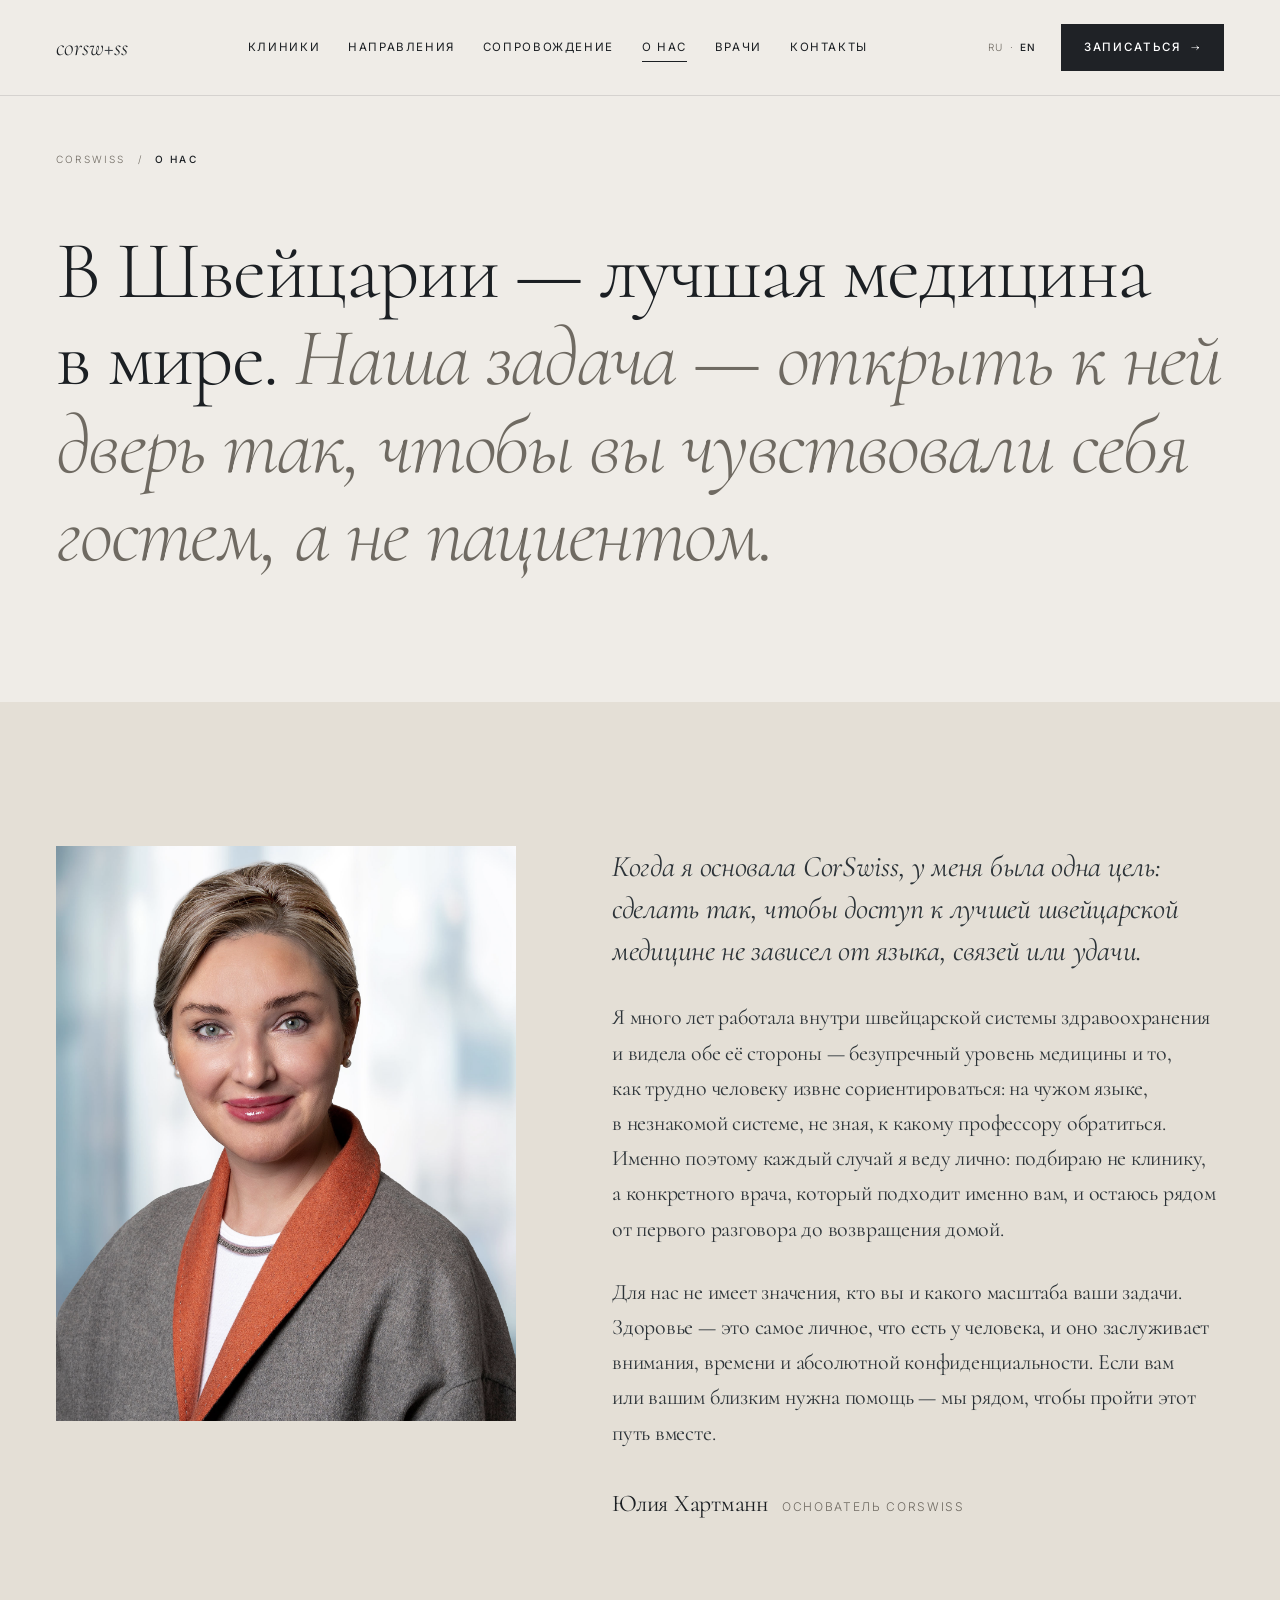
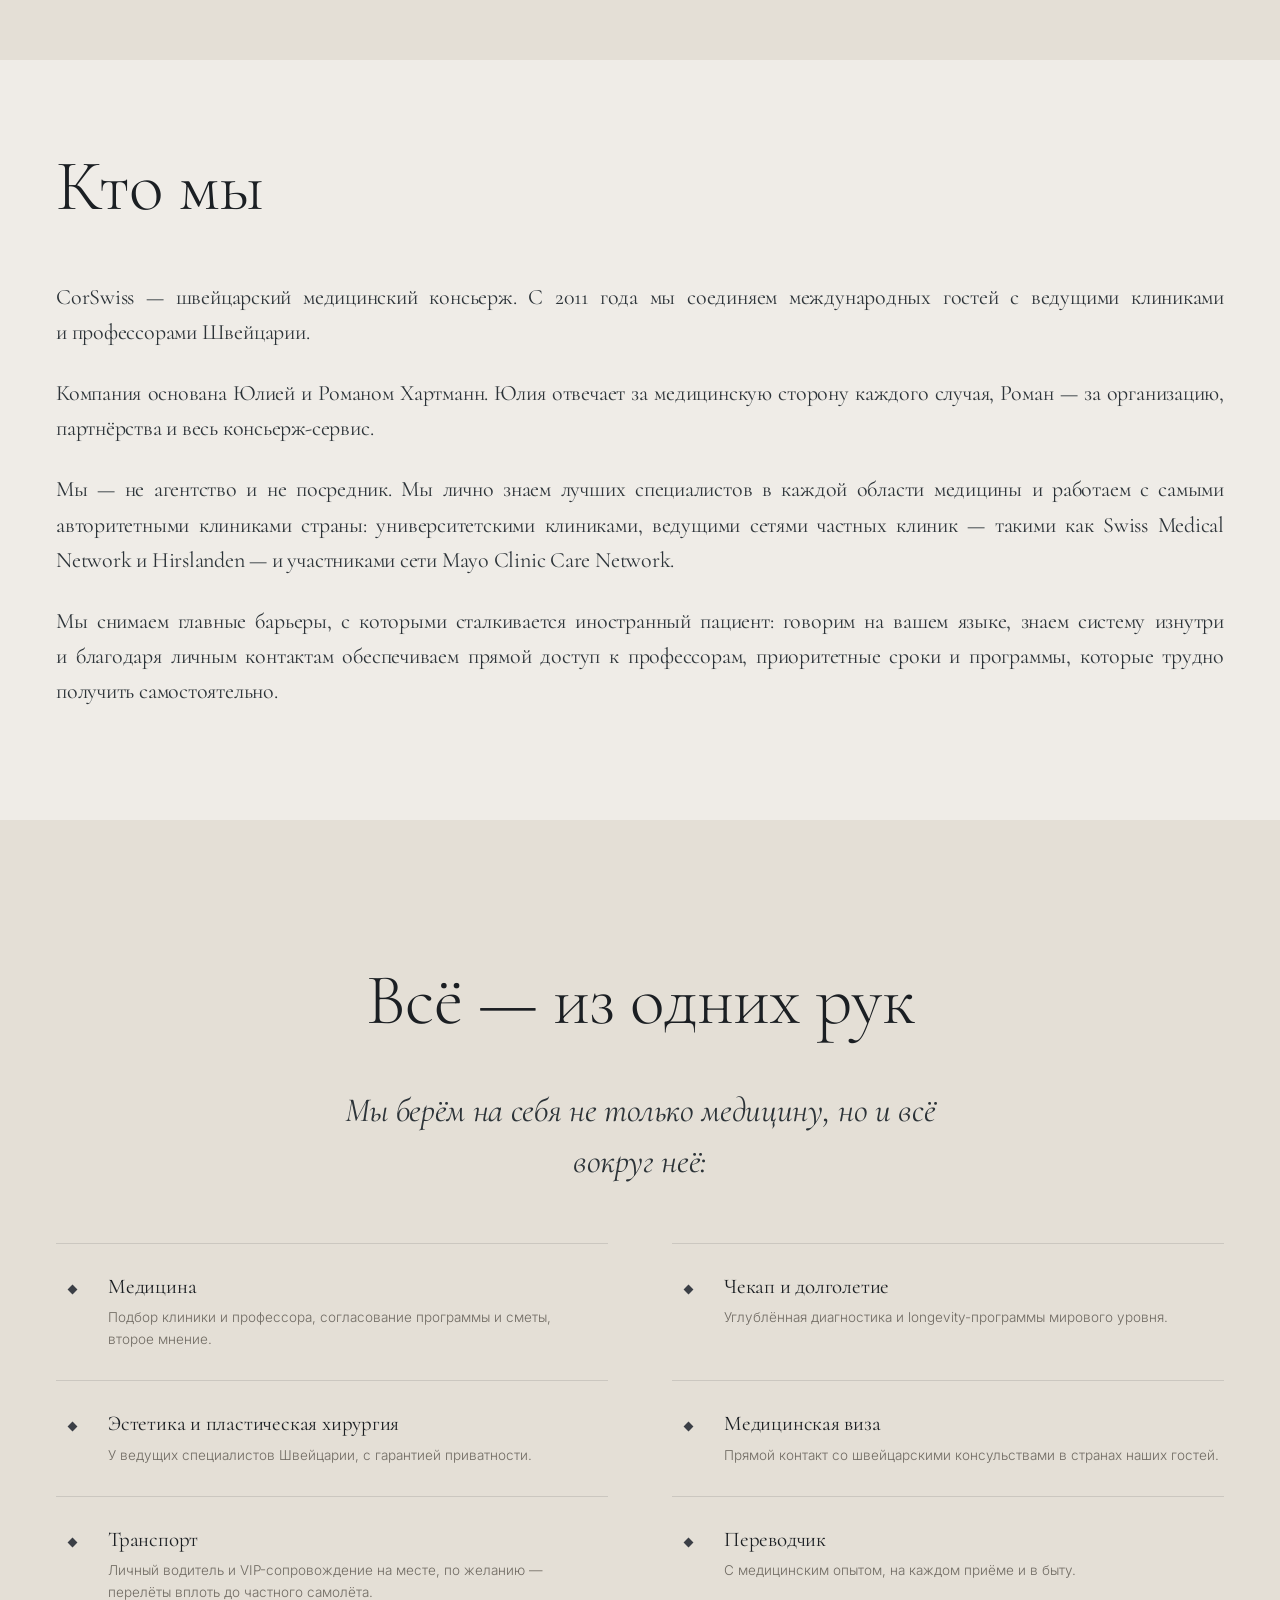
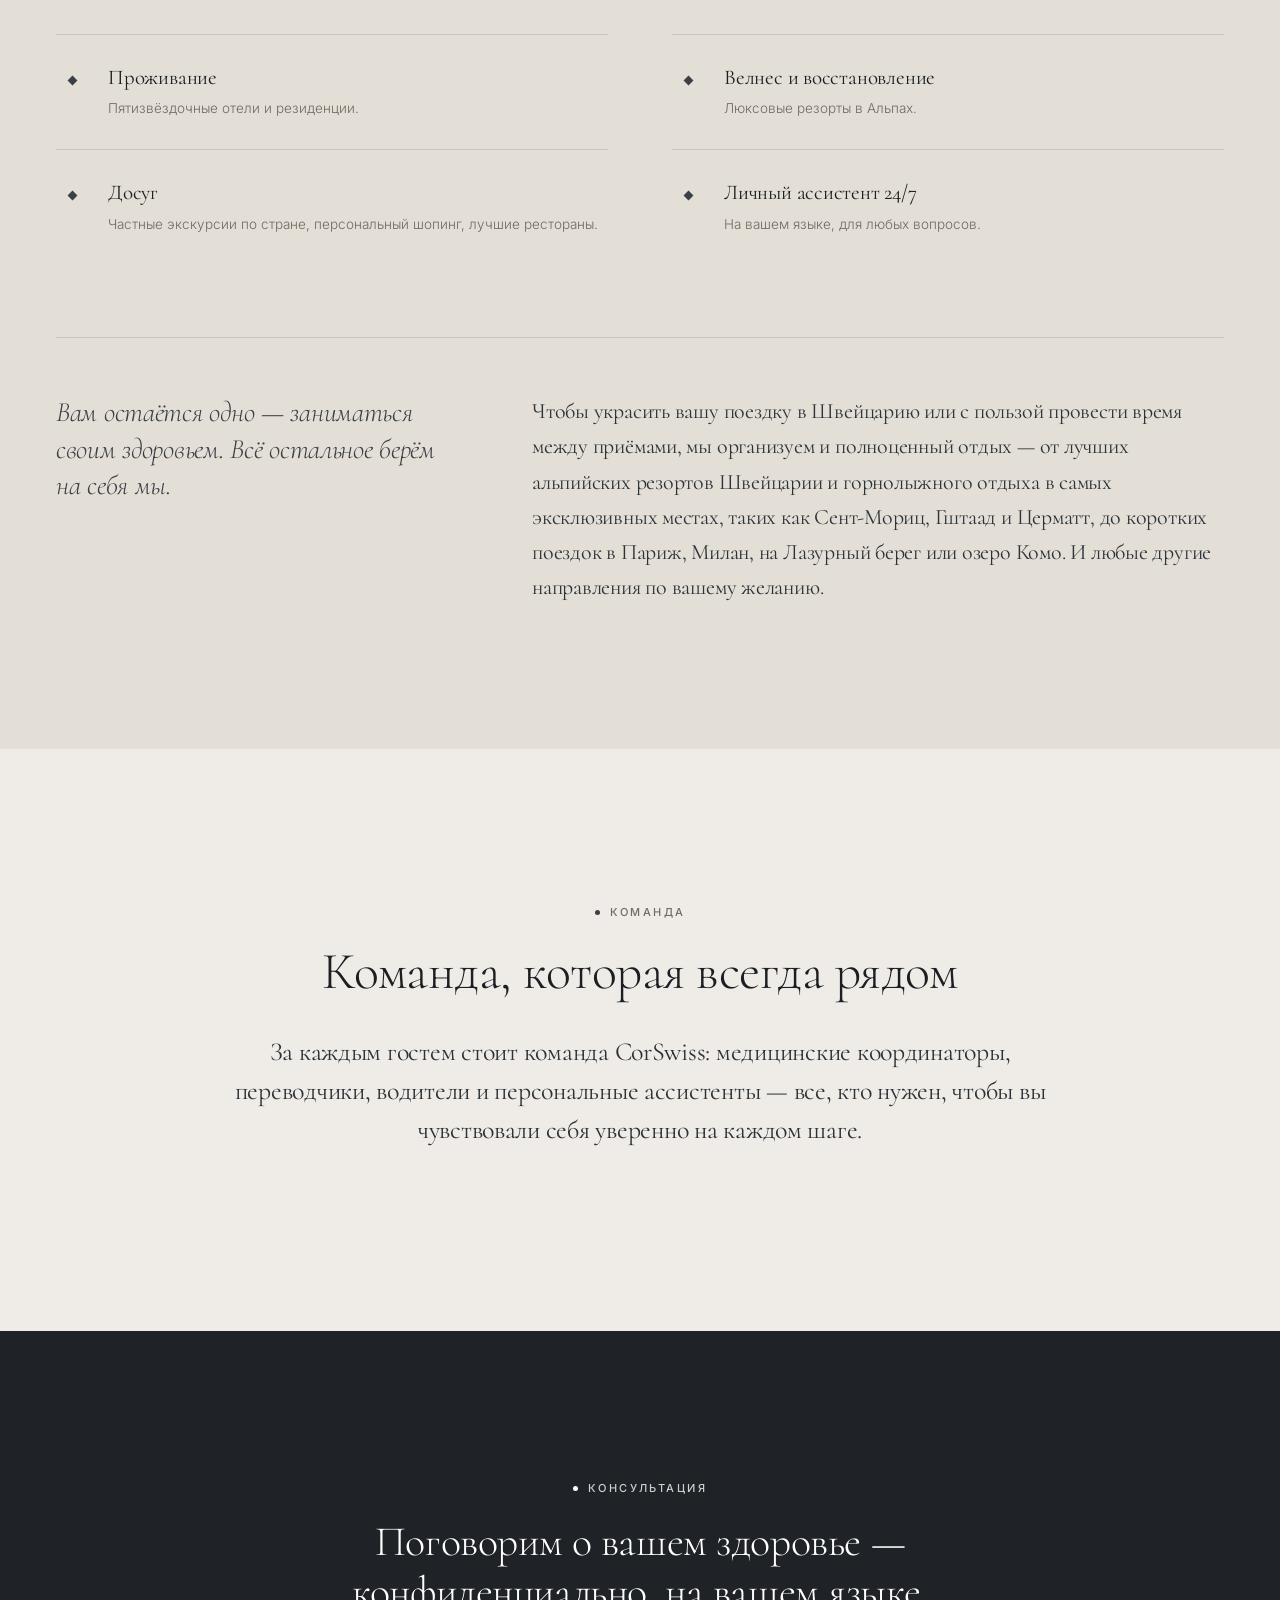
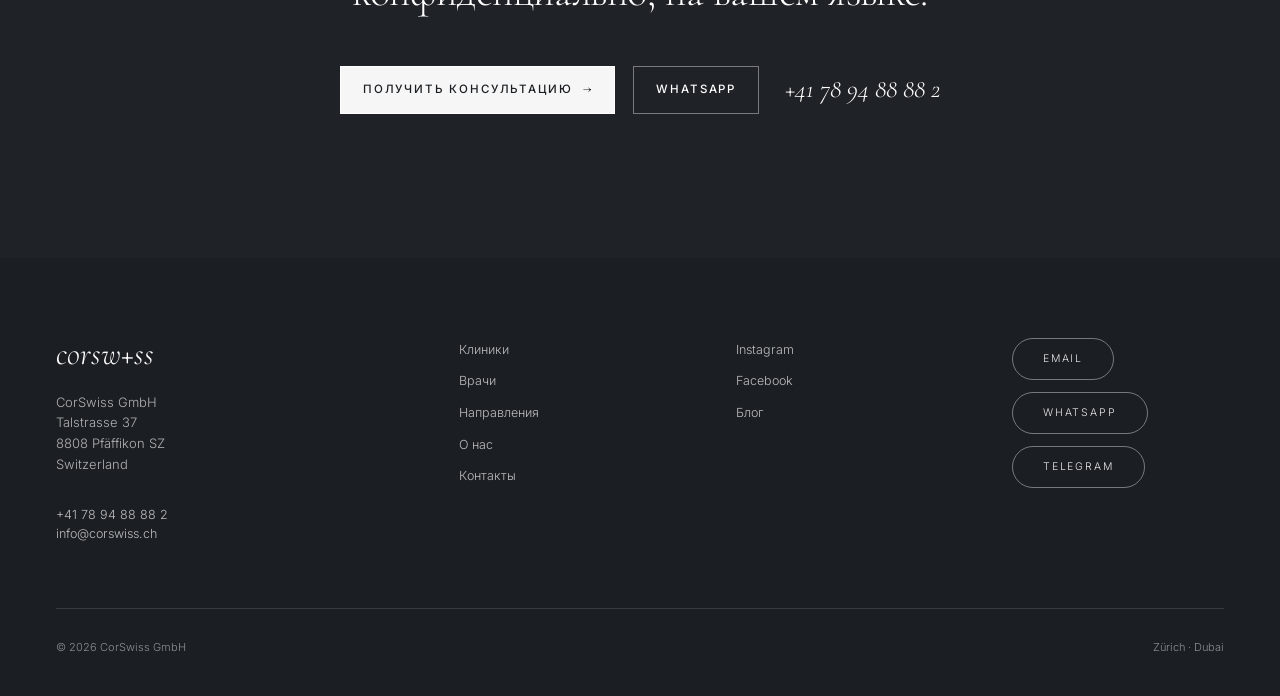
==== commit dcc58a9b: "fix bugs" ====
--- a/about.html
+++ b/about.html
@@ -228,11 +228,11 @@
                         <li><a href="blog.html">Блог</a></li>
                     </ul>
                 </nav>
-                <!-- <div class="footer-social">
+                <div class="footer-social">
                     <a href="mailto:info@corswiss.ch">Email</a>
                     <a href="https://wa.me/41789488882">WhatsApp</a>
                     <a href="#">Telegram</a>
-                </div> -->
+                </div>
             </div>
             <div class="footer-bottom">
                 <span>© 2026 CorSwiss GmbH</span>
--- a/css/style.css
+++ b/css/style.css
@@ -534,7 +534,8 @@
   display: block;
   width: 100%;
   height: 100%;
-  object-fit: cover;
+  -o-object-fit: cover;
+     object-fit: cover;
 }
 
 .photo--portrait {
@@ -542,12 +543,14 @@
 }
 
 .photo__img--top {
-  object-position: center top;
+  -o-object-position: center top;
+     object-position: center top;
 }
 
 .photo__img--founder {
   filter: grayscale(0.18);
-  object-position: center 28%;
+  -o-object-position: center 28%;
+     object-position: center 28%;
 }
 
 .photo__img--zoom {
@@ -893,6 +896,10 @@
   color: #fff;
 }
 
+.site-footer .logo {
+  font-size: 32px;
+}
+
 .footer-grid {
   display: grid;
   grid-template-columns: 1.6fr 1fr 1fr 1fr;
@@ -970,8 +977,10 @@
   inset: 0;
   width: 100%;
   height: 100%;
-  object-fit: cover;
-  object-position: center 38%;
+  -o-object-fit: cover;
+     object-fit: cover;
+  -o-object-position: center 38%;
+     object-position: center 38%;
   filter: brightness(0.78) saturate(1.02);
 }
 
@@ -992,7 +1001,7 @@
   text-align: center;
   color: #fff;
   padding-inline: var(--gut);
-  padding-block: calc(80px + var(--s6)) var(--s6);
+  padding-block: calc(28px + var(--s6)) var(--s6);
 }
 
 .hero-full__title {
@@ -1119,14 +1128,25 @@
   gap: 36px;
 }
 
+.card {
+  display: flex;
+  flex-direction: column;
+  color: inherit;
+}
+
+a.card:hover {
+  color: inherit;
+}
+
 .card__meta {
   display: flex;
   justify-content: space-between;
-  margin-bottom: var(--s2);
-  font-size: 10px;
-  letter-spacing: 0.22em;
+  margin-bottom: var(--s2) !important;
+  font-size: 10px !important;
+  letter-spacing: 0.15em;
   text-transform: uppercase;
   color: var(--muted);
+  max-width: 100% !important;
 }
 
 .card h3 {
@@ -1149,8 +1169,44 @@
   height: 480px;
 }
 
+a.card .photo img {
+  position: absolute;
+  inset: 0;
+  width: 100%;
+  height: 100%;
+  -o-object-fit: cover;
+     object-fit: cover;
+  transform: scale(1);
+  transform-origin: center center;
+  filter: grayscale(18%) contrast(1.02);
+  transition: transform 1.05s cubic-bezier(0.2, 0.7, 0.2, 1), filter 0.8s ease;
+}
+
+a.card:hover .photo img {
+  transform: scale(1.05);
+  filter: grayscale(0) contrast(1.02);
+}
+
 .card__body {
-  padding-top: 28px;
+  padding-top: 24px;
+}
+
+.card__more {
+  margin-top: auto;
+  padding-top: 18px;
+  display: flex;
+  align-items: center;
+  gap: 8px;
+  font-size: 10px;
+  letter-spacing: 0.18em;
+  text-transform: uppercase;
+  opacity: 0.55;
+  transition: opacity 0.4s ease, gap 0.4s ease;
+}
+
+a.card:hover .card__more {
+  opacity: 1;
+  gap: 14px;
 }
 
 /* Шаги процесса */
@@ -1187,8 +1243,36 @@
   gap: 18px;
 }
 
+.clinic-tile {
+  display: flex;
+  flex-direction: column;
+  color: inherit;
+}
+
+.clinic-tile:hover {
+  color: inherit;
+}
+
 .clinic-tiles .photo {
   height: 320px;
+}
+
+.clinic-tiles .photo img {
+  position: absolute;
+  inset: 0;
+  width: 100%;
+  height: 100%;
+  -o-object-fit: cover;
+     object-fit: cover;
+  transform: scale(1);
+  transform-origin: center center;
+  filter: grayscale(18%) contrast(1.02);
+  transition: transform 1.05s cubic-bezier(0.2, 0.7, 0.2, 1), filter 0.8s ease;
+}
+
+.clinic-tile:hover .photo img {
+  transform: scale(1.05);
+  filter: grayscale(0) contrast(1.02);
 }
 
 .clinic-tiles__body {
@@ -1215,11 +1299,30 @@
   font-size: 11.5px;
 }
 
+.clinic-tile__more {
+  margin-top: auto;
+  padding-top: 14px;
+  display: flex;
+  align-items: center;
+  gap: 8px;
+  font-size: 10px;
+  letter-spacing: 0.18em;
+  text-transform: uppercase;
+  opacity: 0.55;
+  transition: opacity 0.4s ease, gap 0.4s ease;
+}
+
+.clinic-tile:hover .clinic-tile__more {
+  opacity: 1;
+  gap: 14px;
+}
+
 /* Сопровождение — сетка 3×2 с линейками */
 .beyond {
   display: grid;
   grid-template-columns: repeat(3, minmax(0, 1fr));
-  column-gap: var(--s8);
+  -moz-column-gap: var(--s8);
+       column-gap: var(--s8);
   border-top: 1px solid var(--line);
 }
 
@@ -1280,7 +1383,8 @@
   inset: 0;
   width: 100%;
   height: 100%;
-  object-fit: cover;
+  -o-object-fit: cover;
+     object-fit: cover;
   transform: scale(1);
   transform-origin: center center;
   filter: grayscale(18%) contrast(1.02);
@@ -1701,7 +1805,8 @@
 .svc-list {
   display: grid;
   grid-template-columns: 1fr 1fr;
-  column-gap: 90px;
+  -moz-column-gap: 90px;
+       column-gap: 90px;
 }
 
 .svc-list > article {
@@ -1829,19 +1934,23 @@
 }
 
 .photo__img--transfer {
-  object-position: 50% 55%;
+  -o-object-position: 50% 55%;
+     object-position: 50% 55%;
 }
 
 .photo__img--eden {
-  object-position: 50% 45%;
+  -o-object-position: 50% 45%;
+     object-position: 50% 45%;
 }
 
 .photo__img--chenot {
-  object-position: 50% 55%;
+  -o-object-position: 50% 55%;
+     object-position: 50% 55%;
 }
 
 .photo__img--medicine {
-  object-position: 58% 30%;
+  -o-object-position: 58% 30%;
+     object-position: 58% 30%;
 }
 
 /* Контакты */
@@ -2257,7 +2366,8 @@
 
 .svc-list--single {
   grid-template-columns: 1fr;
-  column-gap: 0;
+  -moz-column-gap: 0;
+       column-gap: 0;
 }
 
 .section-head--recognition {
@@ -2498,7 +2608,24 @@
 }
 
 .section-head--catalog {
+  display: block;
   margin-bottom: var(--s8);
+  max-width: 760px;
+}
+
+.section-head--catalog .section-head__title {
+  font-size: 44px;
+  line-height: 1.08;
+  letter-spacing: -0.01em;
+  max-width: 760px;
+  margin-top: 18px;
+}
+
+.section-head--catalog .lede {
+  margin-top: 22px;
+  max-width: 560px;
+  font-size: 15.5px;
+  line-height: 1.7;
 }
 
 .specialties-split {
@@ -2576,14 +2703,24 @@
   margin-top: var(--s5);
 }
 
+.clinics-intro__title {
+  font-size: 68px;
+  line-height: 1.04;
+  letter-spacing: -0.015em;
+  max-width: 900px;
+  margin-top: var(--s5);
+}
+
 .clinic-intro__lede,
 .clinics-intro__lede {
-  margin-top: var(--s4);
-  max-width: 66ch;
-}
-
-.clinics-intro__lede {
-  max-width: 68ch;
+  margin-top: 30px;
+  max-width: 620px;
+  font-family: var(--serif);
+  font-size: 23px;
+  font-style: italic;
+  font-weight: 400;
+  line-height: 1.5;
+  color: var(--ink-soft);
 }
 
 .clinic-cover {
@@ -2641,6 +2778,38 @@
   color: var(--ink-soft);
 }
 
+.clinic-facts--stack {
+  margin: 0;
+}
+
+.clinic-facts--stack .clinic-facts__row {
+  grid-template-columns: 1fr;
+  gap: 9px;
+  padding: 22px 0;
+  border-top: 1px solid var(--line);
+}
+
+.clinic-facts--stack .clinic-facts__row:first-child {
+  border-top: 0;
+  padding-top: 0;
+}
+
+.clinic-facts--stack .clinic-facts__label {
+  font-size: 10.5px;
+  letter-spacing: 0.22em;
+  font-weight: 600;
+  color: var(--accent);
+  margin: 0;
+}
+
+.clinic-facts--stack .clinic-facts__value {
+  font-family: var(--serif);
+  font-size: 18px;
+  font-weight: 400;
+  line-height: 1.5;
+  color: var(--ink);
+}
+
 .clinic-section-head {
   text-align: center;
   margin-bottom: var(--s8);
@@ -2699,96 +2868,171 @@
 }
 
 .clinic-mosaic {
-  grid-template-columns: 1.35fr 1fr;
-  gap: var(--s8);
+  grid-template-columns: minmax(0, 1.55fr) minmax(0, 1fr);
+  gap: 16px;
   align-items: start;
 }
 
 .clinic-mosaic__stack {
   display: grid;
-  gap: 18px;
+  gap: 16px;
 }
 
 .photo--mosaic-main {
-  aspect-ratio: 4/3;
+  aspect-ratio: 3/2;
 }
 
 .photo--mosaic-side {
-  aspect-ratio: 3/2;
+  aspect-ratio: 2/1;
 }
 
 .clinic-partner {
   margin-top: var(--s8);
 }
 
+.clinic-partner--head {
+  margin-top: 0;
+  margin-bottom: 40px;
+  max-width: 760px;
+}
+
+.clinic-partner--head .clinic-partner__title,
+.clinic-partner--head .clinic-feature__title {
+  margin-top: 18px;
+}
+
 .clinic-partner__title {
-  font-size: 52px;
+  font-size: 44px;
   line-height: 1.08;
-  margin-top: var(--s3);
+  letter-spacing: -0.01em;
+  margin-top: 18px;
+  max-width: 760px;
 }
 
 .clinic-partner__badge {
-  margin: var(--s3) 0 0;
+  margin: 0 0 20px;
   font-size: 10.5px;
   letter-spacing: 0.18em;
   text-transform: uppercase;
+  font-weight: 600;
   color: var(--accent);
 }
 
 .clinic-partner__body {
   display: grid;
-  gap: 20px;
+  gap: 22px;
+}
+
+.clinic-partner__split {
+  grid-template-columns: minmax(0, 1.22fr) 1px minmax(0, 1fr);
+  column-gap: 60px;
+  row-gap: var(--s6);
+  align-items: start;
+  margin-top: 48px;
+}
+
+.clinic-partner__rule {
+  display: block;
+  width: 1px;
+  align-self: stretch;
+  min-height: 100%;
+  background: var(--line);
+}
+
+.clinic-partner__main {
+  display: grid;
+  gap: 28px;
+  align-content: start;
+}
+
+.clinic-partner__body--after {
+  margin-top: 0;
+  max-width: 560px;
+}
+
+.clinic-partner__body--after .btn {
+  justify-self: start;
+}
+
+.clinic-partner__split .clinic-facts,
+.clinic-partner__split .clinic-facts--stack {
+  margin-top: 0;
 }
 
 .clinic-partner__text {
-  font-size: 16.5px;
-  line-height: 1.75;
+  font-size: 15.5px;
+  line-height: 1.78;
   color: var(--ink-soft);
   margin: 0;
-  max-width: var(--measure);
+  max-width: 560px;
 }
 
 .clinic-partner__quote {
-  font-size: 26px;
-  line-height: 1.4;
-  color: var(--accent);
-  margin: 0 0 var(--s5);
-  max-width: 52ch;
+  font-size: 24px;
+  line-height: 1.5;
+  color: var(--ink-soft);
+  margin: 0;
+  max-width: none;
+  padding-left: 20px;
+  border-left: 1px solid var(--line);
 }
 
 .clinic-partner__quote--sm {
   font-size: 24px;
-  line-height: 1.42;
-  max-width: 48ch;
+  line-height: 1.5;
+  max-width: none;
 }
 
 .clinic-partner__actions {
-  margin-top: var(--s6);
+  margin-top: 0;
+  margin-bottom: 0;
+}
+
+.clinic-partner__main .clinic-partner__actions {
+  justify-self: start;
 }
 
 .clinic-feature {
-  grid-template-columns: minmax(0, 560px) 1fr;
-  gap: var(--s10);
-  align-items: center;
+  grid-template-columns: minmax(0, 1.22fr) 1px minmax(0, 1fr);
+  column-gap: 60px;
+  row-gap: var(--s6);
+  align-items: start;
+}
+
+.clinic-feature .photo--landscape {
+  aspect-ratio: 16/9;
 }
 
 .clinic-feature__title {
   font-size: 44px;
-  line-height: 1.1;
-  margin: var(--s3) 0 var(--s4);
+  line-height: 1.08;
+  letter-spacing: -0.01em;
+  margin: 18px 0 0;
+  max-width: 760px;
+}
+
+.clinic-feature__copy {
+  display: grid;
+  gap: 28px;
+  align-content: start;
 }
 
 .clinic-feature__text {
-  font-size: 16px;
-  line-height: 1.72;
+  font-size: 15.5px;
+  line-height: 1.78;
   color: var(--ink-soft);
-  margin: 0 0 var(--s4);
-  max-width: var(--measure);
+  margin: 0;
+  max-width: 560px;
+}
+
+.clinic-feature .btn {
+  justify-self: start;
+  margin-bottom: 0;
 }
 
 .card .photo--landscape {
   height: auto;
-  aspect-ratio: 4/3;
+  aspect-ratio: 2/1;
 }
 
 .card__badge {
@@ -2799,6 +3043,42 @@
   color: var(--accent);
 }
 
+.clinics-pair .card h3 {
+  font-size: 27px;
+  margin: 10px 0 0;
+}
+
+.clinics-pair .card__meta {
+  margin-top: 20px;
+  margin-bottom: 0 !important;
+  font-size: 10.5px;
+  letter-spacing: 0.2em;
+}
+
+.clinics-pair .card__badge {
+  display: inline-block;
+  width: fit-content;
+  margin: 14px 0 0;
+  padding: 6px 12px;
+  font-size: 10px;
+  font-weight: 600;
+  letter-spacing: 0.14em;
+  text-transform: uppercase;
+  color: var(--accent);
+  border: 1px solid var(--accent);
+}
+
+.clinics-pair .card__body > p:not(.card__meta):not(.card__badge) {
+  margin-top: 16px;
+  font-size: 14.5px;
+  line-height: 1.68;
+  max-width: 440px;
+}
+
+.card h3 + .card__badge {
+  margin-top: 14px;
+}
+
 .clinics-pair {
   gap: var(--s8);
 }
@@ -2813,6 +3093,10 @@
   border-bottom-color: rgba(255, 255, 255, 0.4);
 }
 
+.cta-band .input--on-dark::-moz-placeholder {
+  color: rgba(255, 255, 255, 0.55);
+}
+
 .cta-band .input--on-dark::placeholder {
   color: rgba(255, 255, 255, 0.55);
 }
@@ -2832,7 +3116,8 @@
 }
 
 .photo__img--mid {
-  object-position: center 30%;
+  -o-object-position: center 30%;
+     object-position: center 30%;
 }
 
 .pkg-table-wrap {
@@ -3033,7 +3318,8 @@
 .svc-diamond {
   display: grid;
   grid-template-columns: 1fr 1fr;
-  column-gap: var(--s8);
+  -moz-column-gap: var(--s8);
+       column-gap: var(--s8);
 }
 
 .svc-diamond > div {
@@ -3196,12 +3482,16 @@
   .specialties-split--flip,
   .clinic-mosaic,
   .clinic-feature,
+  .clinic-partner__split,
   .checkup-clinic,
   .consult,
   .founder {
     grid-template-columns: 1fr;
     gap: var(--s6);
   }
+  .clinic-partner__rule {
+    display: none;
+  }
   .founder .photo {
     width: 100%;
     height: 380px;
@@ -3230,7 +3520,8 @@
   }
   .svc-list {
     grid-template-columns: 1fr;
-    column-gap: 0;
+    -moz-column-gap: 0;
+         column-gap: 0;
   }
   .founder-split {
     grid-template-columns: 1fr;
@@ -3338,7 +3629,7 @@
     padding-block: 32px 20px;
   }
   .site-footer .logo {
-    font-size: 26px;
+    font-size: 28px;
   }
   .footer-grid {
     gap: 24px;
@@ -3532,6 +3823,10 @@
     font-size: 34px;
     line-height: 1.12;
   }
+  .clinics-intro__title {
+    font-size: 36px;
+    line-height: 1.08;
+  }
   .display--52,
   .display--xl,
   .display--lg,
@@ -3867,4 +4162,4 @@
   .specialties-all__list {
     grid-template-columns: 1fr;
   }
-}
+}/*# sourceMappingURL=style.css.map */
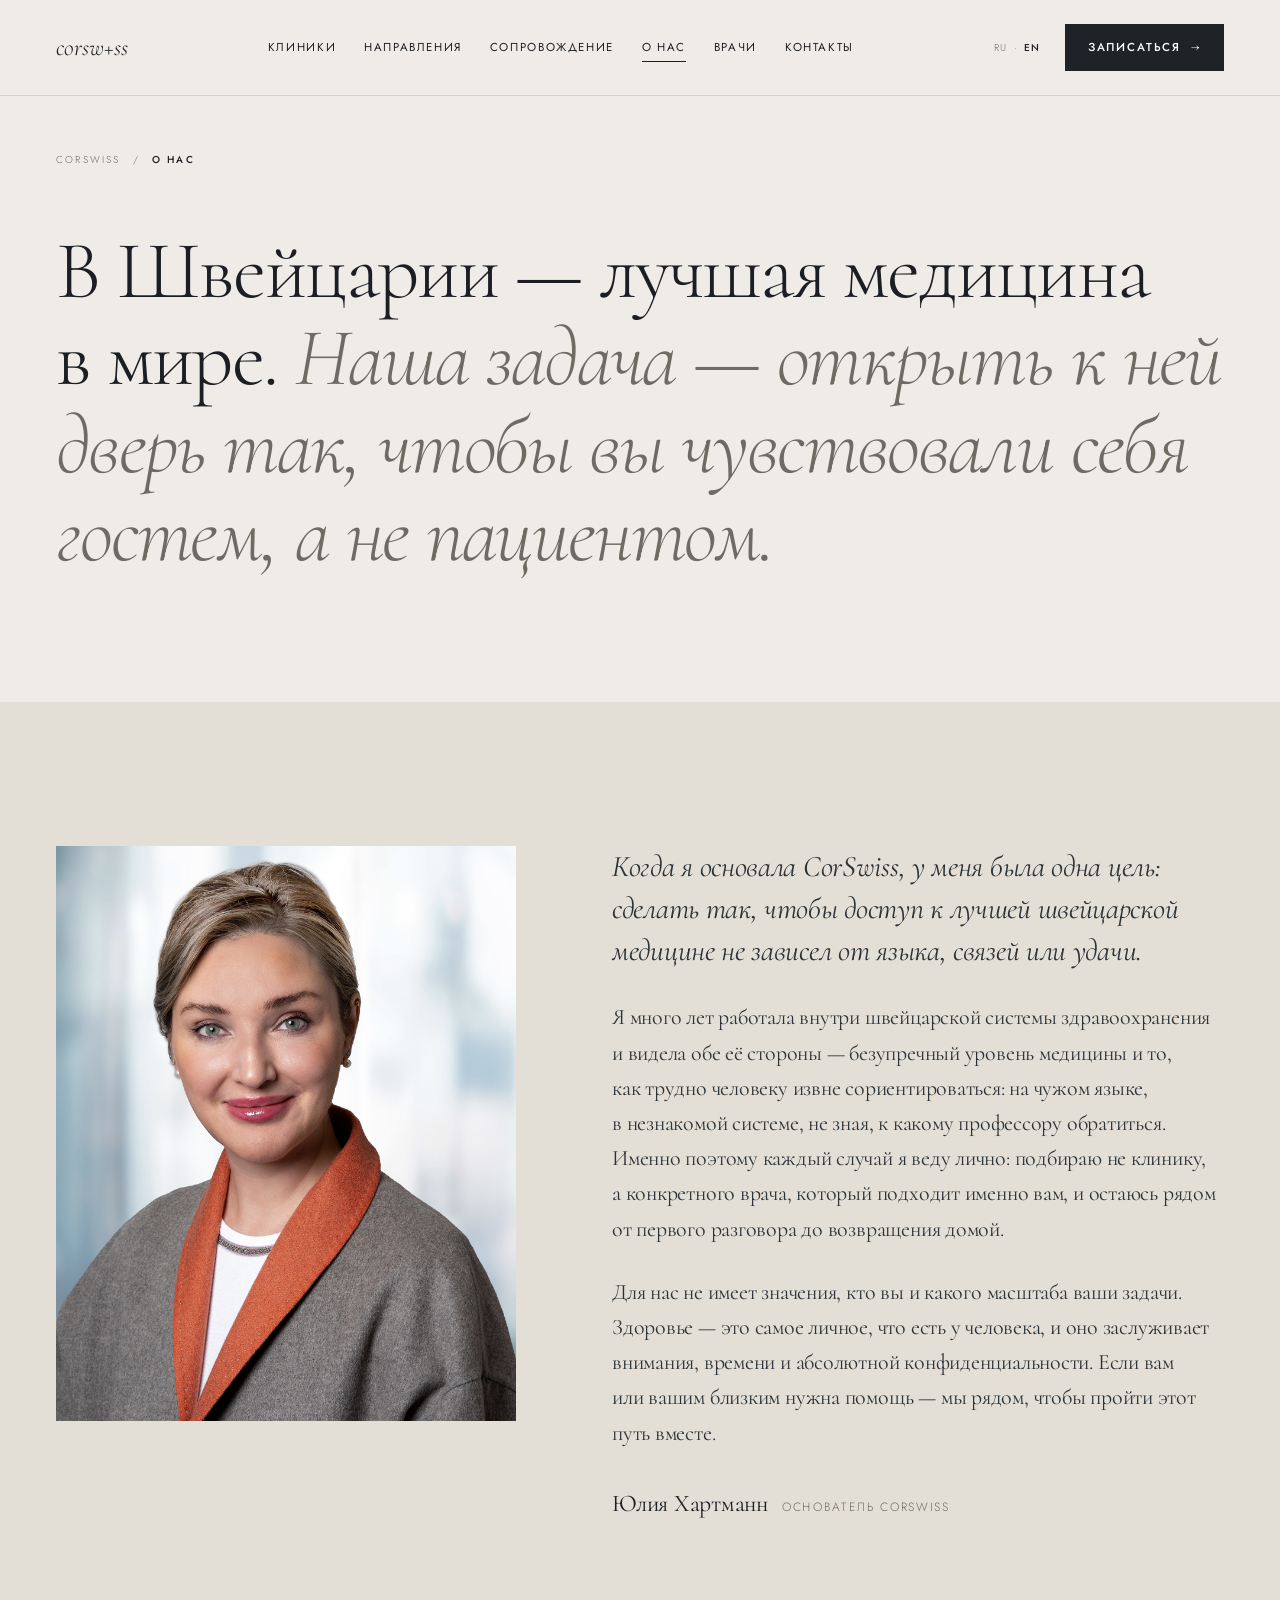
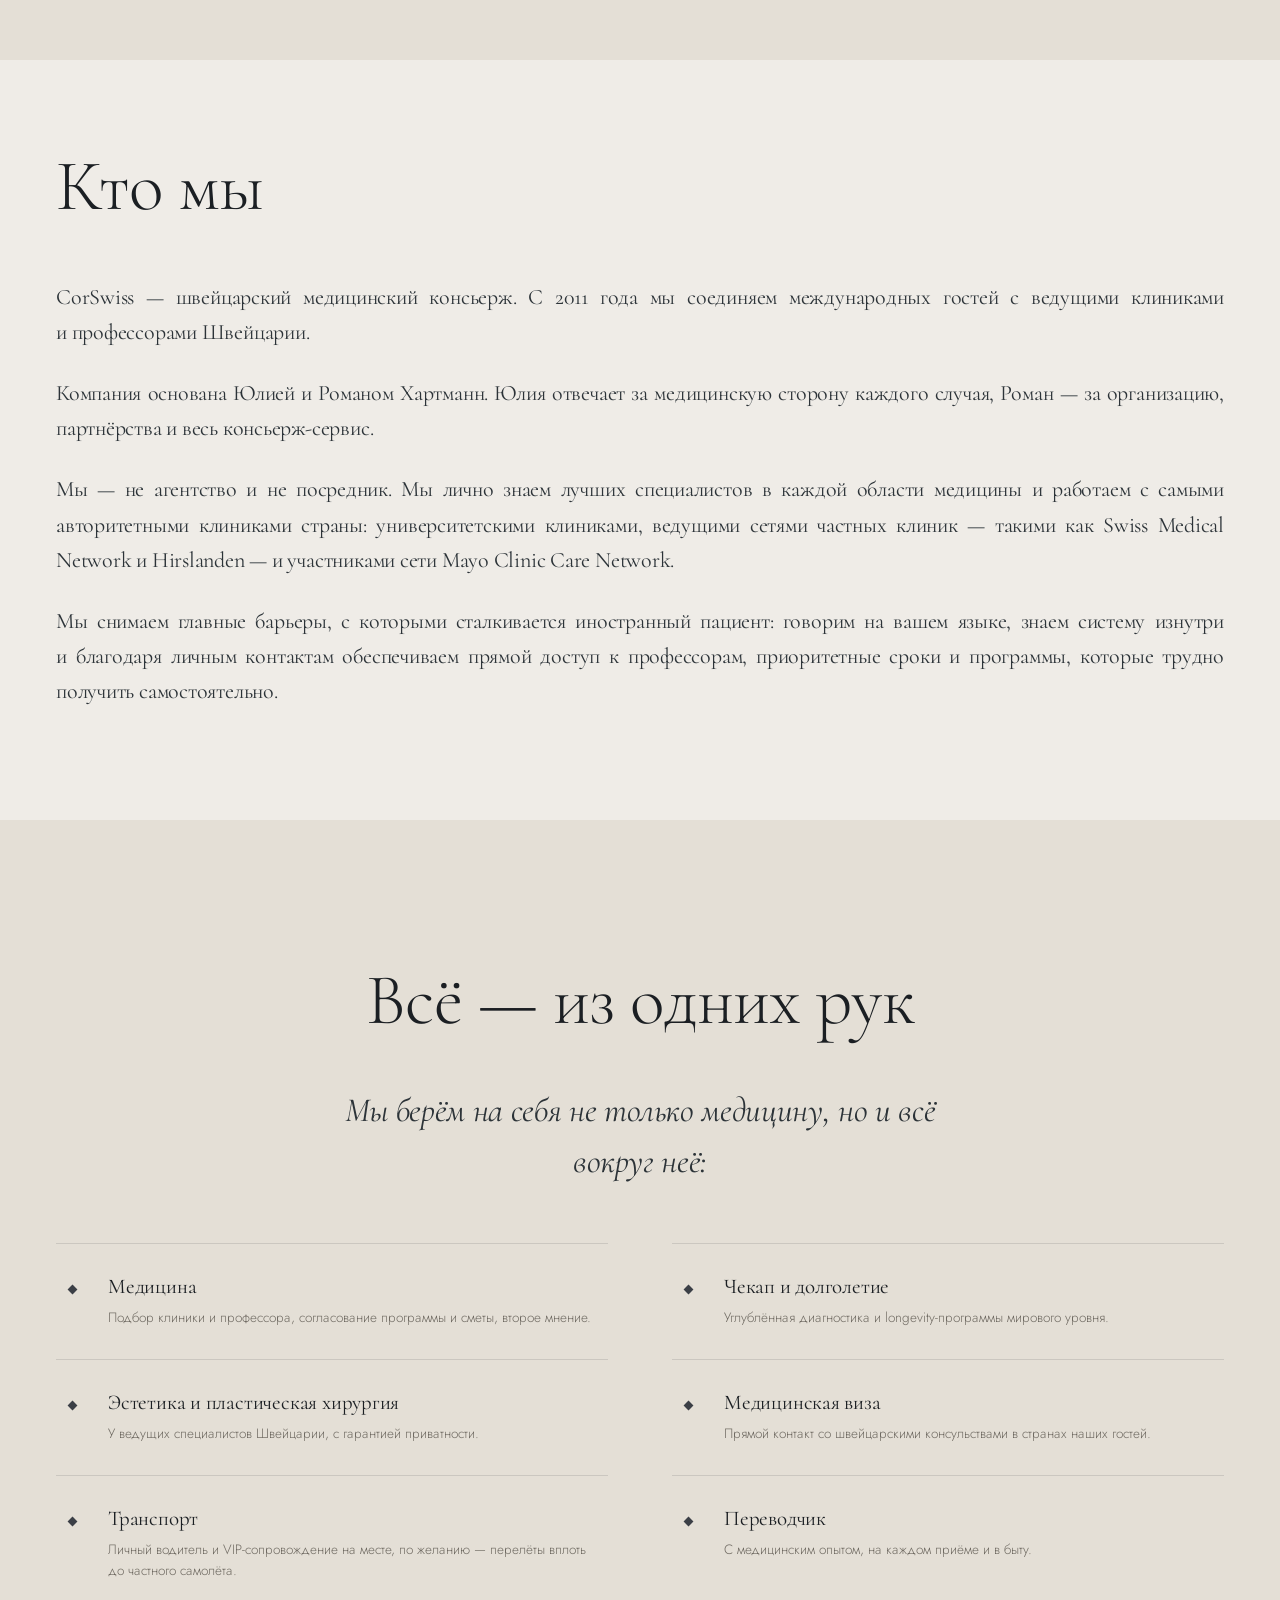
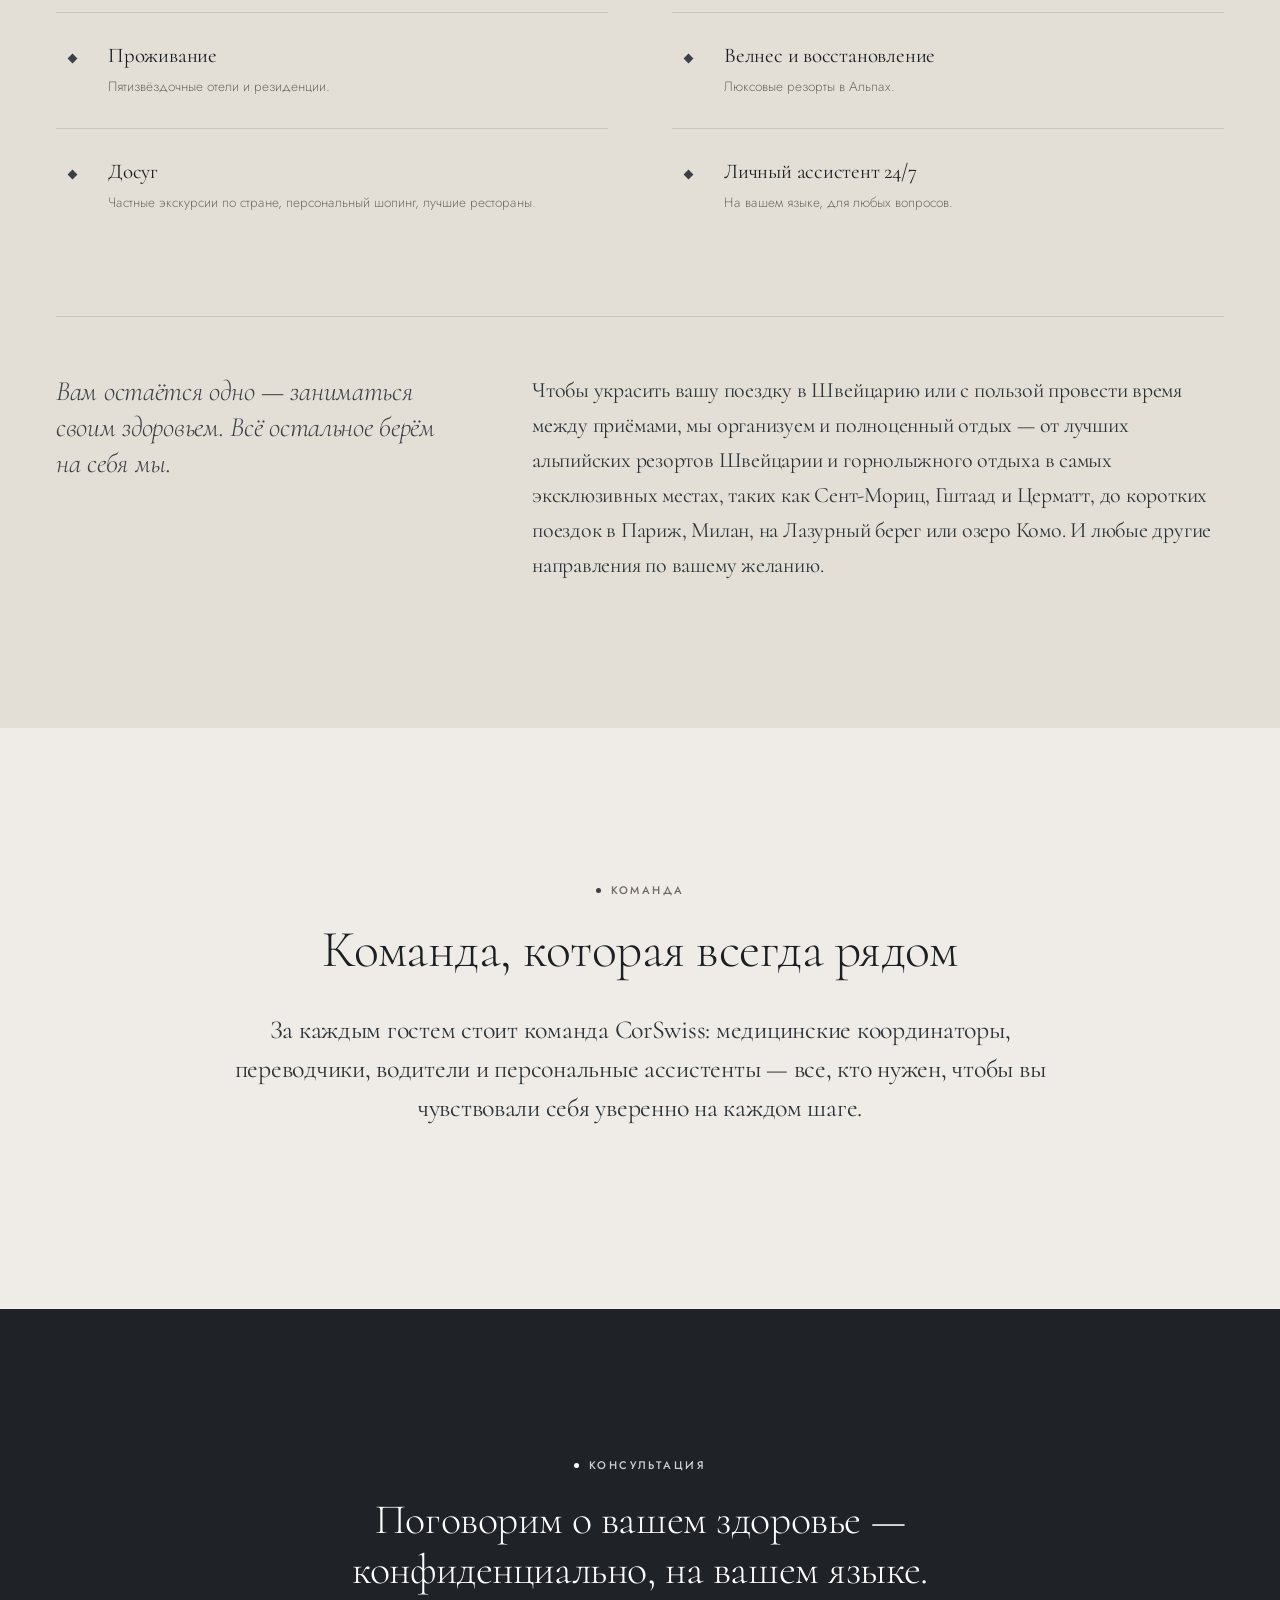
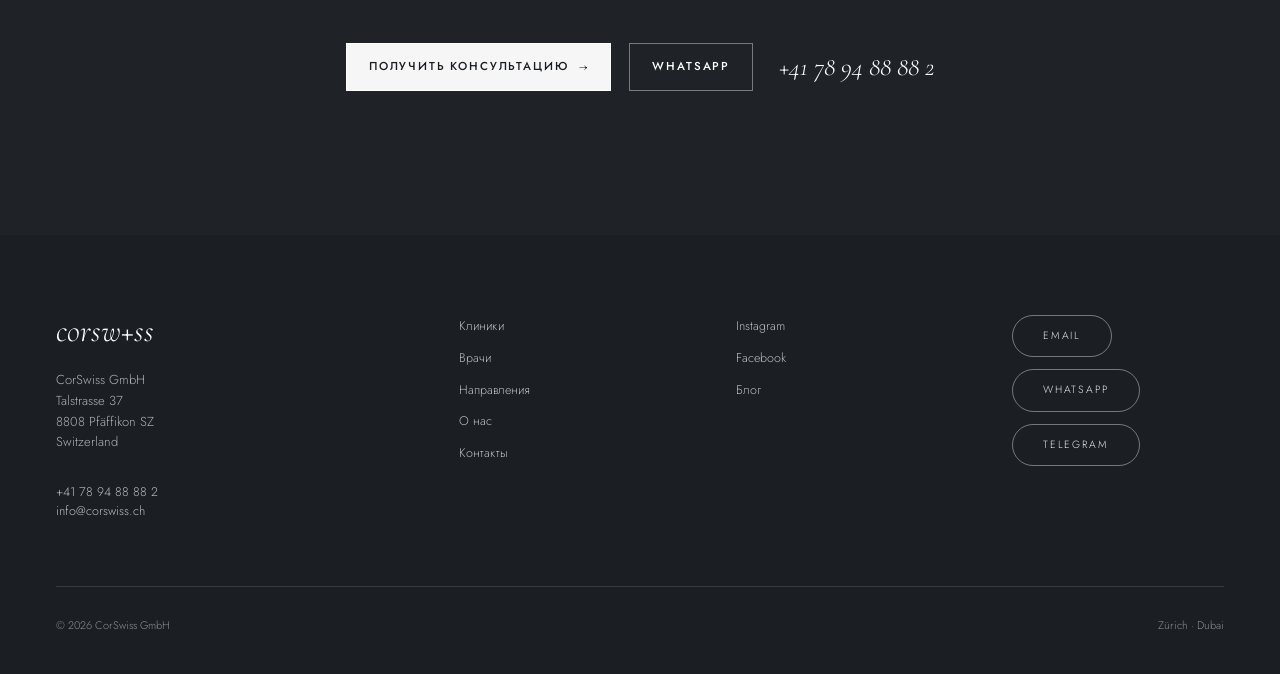
==== commit 69beb828: "fix" ====
--- a/about.html
+++ b/about.html
@@ -7,7 +7,7 @@
         <meta name="description" content="CorSwiss — швейцарский медицинский консьерж с 2011 года. Слово основателя, кто мы, и всё, что мы берём на себя." />
         <link rel="preconnect" href="https://fonts.googleapis.com" />
         <link rel="preconnect" href="https://fonts.gstatic.com" crossorigin />
-        <link href="https://fonts.googleapis.com/css2?family=Cormorant:ital,wght@0,300;0,400;0,500;1,300;1,400;1,500&family=Inter:wght@300;400;500&display=swap" rel="stylesheet" />
+        <link href="https://fonts.googleapis.com/css2?family=Cormorant:ital,wght@0,300;0,400;0,500;1,300;1,400;1,500&family=Jost:wght@300;400;500;600&display=swap" rel="stylesheet" />
         <link rel="stylesheet" href="css/style.css" />
     </head>
     <body>
--- a/css/style.css
+++ b/css/style.css
@@ -33,7 +33,7 @@
 
 :root {
   --serif: "Cormorant", serif;
-  --sans: "Inter", sans-serif;
+  --sans: "Jost", sans-serif;
 }
 
 *,
@@ -534,8 +534,7 @@
   display: block;
   width: 100%;
   height: 100%;
-  -o-object-fit: cover;
-     object-fit: cover;
+  object-fit: cover;
 }
 
 .photo--portrait {
@@ -543,14 +542,12 @@
 }
 
 .photo__img--top {
-  -o-object-position: center top;
-     object-position: center top;
+  object-position: center top;
 }
 
 .photo__img--founder {
   filter: grayscale(0.18);
-  -o-object-position: center 28%;
-     object-position: center 28%;
+  object-position: center 28%;
 }
 
 .photo__img--zoom {
@@ -565,6 +562,26 @@
   font-size: 9.5px;
   letter-spacing: 0.18em;
   text-transform: uppercase;
+  color: var(--muted);
+}
+
+.photo__caption--place {
+  display: block;
+  margin-top: 14px;
+  margin-bottom: 0;
+  font-size: 10.5px;
+  font-weight: 600;
+  letter-spacing: 0.2em;
+  color: var(--accent);
+}
+
+.photo__caption--soft {
+  display: block;
+  justify-content: flex-start;
+  margin-top: 22px;
+  font-size: 10.5px;
+  font-weight: 300;
+  letter-spacing: 0.2em;
   color: var(--muted);
 }
 
@@ -977,10 +994,8 @@
   inset: 0;
   width: 100%;
   height: 100%;
-  -o-object-fit: cover;
-     object-fit: cover;
-  -o-object-position: center 38%;
-     object-position: center 38%;
+  object-fit: cover;
+  object-position: center 38%;
   filter: brightness(0.78) saturate(1.02);
 }
 
@@ -1048,6 +1063,7 @@
 .hero-text {
   background: var(--bg);
   padding-block: var(--s6) var(--s12);
+  padding-bottom: 0;
 }
 
 .hero-text__title {
@@ -1174,8 +1190,7 @@
   inset: 0;
   width: 100%;
   height: 100%;
-  -o-object-fit: cover;
-     object-fit: cover;
+  object-fit: cover;
   transform: scale(1);
   transform-origin: center center;
   filter: grayscale(18%) contrast(1.02);
@@ -1194,19 +1209,24 @@
 .card__more {
   margin-top: auto;
   padding-top: 18px;
-  display: flex;
+  padding-bottom: 6px;
+  display: inline-flex;
   align-items: center;
-  gap: 8px;
-  font-size: 10px;
-  letter-spacing: 0.18em;
+  align-self: start;
+  gap: 9px;
+  font-size: 11px;
+  font-weight: 500;
+  letter-spacing: 0.22em;
   text-transform: uppercase;
-  opacity: 0.55;
-  transition: opacity 0.4s ease, gap 0.4s ease;
+  color: var(--ink);
+  border-bottom: 1px solid var(--ink);
+  transition: gap 0.4s ease, color 0.3s ease, border-color 0.3s ease;
 }
 
 a.card:hover .card__more {
-  opacity: 1;
   gap: 14px;
+  color: var(--accent);
+  border-bottom-color: var(--accent);
 }
 
 /* Шаги процесса */
@@ -1262,8 +1282,7 @@
   inset: 0;
   width: 100%;
   height: 100%;
-  -o-object-fit: cover;
-     object-fit: cover;
+  object-fit: cover;
   transform: scale(1);
   transform-origin: center center;
   filter: grayscale(18%) contrast(1.02);
@@ -1321,8 +1340,7 @@
 .beyond {
   display: grid;
   grid-template-columns: repeat(3, minmax(0, 1fr));
-  -moz-column-gap: var(--s8);
-       column-gap: var(--s8);
+  column-gap: var(--s8);
   border-top: 1px solid var(--line);
 }
 
@@ -1383,8 +1401,7 @@
   inset: 0;
   width: 100%;
   height: 100%;
-  -o-object-fit: cover;
-     object-fit: cover;
+  object-fit: cover;
   transform: scale(1);
   transform-origin: center center;
   filter: grayscale(18%) contrast(1.02);
@@ -1733,6 +1750,11 @@
   margin: 28px auto 48px;
 }
 
+.cta-band__title em {
+  font-style: italic;
+  font-weight: inherit;
+}
+
 .cta-band__actions {
   display: flex;
   gap: 18px;
@@ -1805,8 +1827,7 @@
 .svc-list {
   display: grid;
   grid-template-columns: 1fr 1fr;
-  -moz-column-gap: 90px;
-       column-gap: 90px;
+  column-gap: 90px;
 }
 
 .svc-list > article {
@@ -1934,23 +1955,19 @@
 }
 
 .photo__img--transfer {
-  -o-object-position: 50% 55%;
-     object-position: 50% 55%;
+  object-position: 50% 55%;
 }
 
 .photo__img--eden {
-  -o-object-position: 50% 45%;
-     object-position: 50% 45%;
+  object-position: 50% 45%;
 }
 
 .photo__img--chenot {
-  -o-object-position: 50% 55%;
-     object-position: 50% 55%;
+  object-position: 50% 55%;
 }
 
 .photo__img--medicine {
-  -o-object-position: 58% 30%;
-     object-position: 58% 30%;
+  object-position: 58% 30%;
 }
 
 /* Контакты */
@@ -2366,8 +2383,7 @@
 
 .svc-list--single {
   grid-template-columns: 1fr;
-  -moz-column-gap: 0;
-       column-gap: 0;
+  column-gap: 0;
 }
 
 .section-head--recognition {
@@ -2709,6 +2725,14 @@
   letter-spacing: -0.015em;
   max-width: 900px;
   margin-top: var(--s5);
+}
+
+.clinic-intro__title {
+  font-size: 76px;
+  line-height: 1;
+  letter-spacing: -0.02em;
+  max-width: none;
+  margin: 22px 0 24px;
 }
 
 .clinic-intro__lede,
@@ -2723,27 +2747,43 @@
   color: var(--ink-soft);
 }
 
+.hero-text--clinic .clinic-intro__lede {
+  margin-top: 0;
+  max-width: 720px;
+  font-size: 24px;
+  line-height: 1.5;
+}
+
 .clinic-cover {
-  padding-block: 0 var(--s12);
+  padding-block: 48px 0;
+}
+
+.clinic-about {
+  grid-template-columns: minmax(0, 1.08fr) minmax(0, 1fr);
+  column-gap: 90px;
+  row-gap: var(--s8);
+  align-items: start;
 }
 
 .clinic-about__title {
   font-size: 44px;
-  line-height: 1.12;
-  margin-top: var(--s3);
+  line-height: 1.1;
+  letter-spacing: -0.01em;
+  margin: 20px 0 34px;
+  max-width: 480px;
 }
 
 .clinic-about__stack {
   display: grid;
-  gap: 20px;
+  gap: 22px;
 }
 
 .clinic-about__text {
-  font-size: 16.5px;
-  line-height: 1.75;
+  font-size: 15.5px;
+  line-height: 1.78;
   color: var(--ink-soft);
   margin: 0;
-  max-width: var(--measure);
+  max-width: 520px;
 }
 
 .clinic-facts {
@@ -2810,19 +2850,58 @@
   color: var(--ink);
 }
 
+.clinic-facts--about .clinic-facts__row {
+  padding: 0 0 24px;
+  border-top: 0;
+  gap: 10px;
+}
+
+.clinic-facts--about .clinic-facts__row + .clinic-facts__row {
+  padding-top: 24px;
+  border-top: 1px solid var(--line);
+}
+
+.clinic-facts--about .clinic-facts__value {
+  font-family: var(--serif);
+  font-size: 19px;
+  line-height: 1.5;
+}
+
 .clinic-section-head {
-  text-align: center;
-  margin-bottom: var(--s8);
+  text-align: left;
+  margin-bottom: 60px;
 }
 
 .clinic-section-head--sm {
-  margin-bottom: var(--s6);
+  margin-bottom: 44px;
+}
+
+.clinic-section-head--specs {
+  margin-bottom: 52px;
 }
 
 .clinic-section-head__title {
   font-size: 44px;
-  line-height: 1.14;
-  margin-top: var(--s3);
+  line-height: 1.05;
+  letter-spacing: -0.01em;
+  margin-top: 20px;
+}
+
+.clinic-section-head__title--lg {
+  font-size: 48px;
+  line-height: 1.05;
+}
+
+.clinic-stats {
+  column-gap: 40px;
+  row-gap: 40px;
+  padding-top: 48px;
+  border-top: 1px solid var(--line);
+}
+
+.clinic-stats .stat {
+  border-top: 0;
+  padding-top: 0;
 }
 
 .stat {
@@ -2834,6 +2913,13 @@
   font-size: 56px;
   line-height: 1;
   margin: 0 0 14px;
+}
+
+.clinic-stats .stat__value {
+  font-size: 68px;
+  letter-spacing: -0.02em;
+  color: var(--accent);
+  margin-bottom: 14px;
 }
 
 .stat__label {
@@ -2856,15 +2942,170 @@
 }
 
 .clinic-gallery {
-  gap: 22px;
-}
-
-.clinic-gallery__wide {
-  grid-column: span 2;
+  display: grid;
+  gap: 18px;
+}
+
+.clinic-gallery__title {
+  font-size: 48px;
+  line-height: 1.05;
+  letter-spacing: -0.01em;
+  margin: 0 0 48px;
+}
+
+.clinic-gallery__mosaic {
+  grid-template-columns: minmax(0, 2fr) minmax(0, 1fr);
+  gap: 18px;
+  align-items: stretch;
+}
+
+.clinic-gallery__stack {
+  display: grid;
+  gap: 18px;
+}
+
+.photo--gallery-main {
+  height: 100%;
+  min-height: 420px;
+  aspect-ratio: auto;
+}
+
+.photo--gallery-main img {
+  height: 100%;
+  object-fit: cover;
+}
+
+.photo--gallery-side {
+  aspect-ratio: 436/300;
+}
+
+.clinic-gallery__pair {
+  grid-template-columns: repeat(2, minmax(0, 1fr));
+  gap: 18px;
+}
+
+.photo--gallery-pair {
+  aspect-ratio: 655/420;
+}
+
+.clinic-specs {
+  display: grid;
+  grid-template-columns: repeat(2, minmax(0, 1fr));
+  column-gap: 60px;
+  row-gap: var(--s6);
+}
+
+.clinic-specs__col {
+  list-style: none;
+  margin: 0;
+  padding: 0;
+  border-top: 1px solid var(--line);
+}
+
+.clinic-specs__col > li {
+  display: flex;
+  flex-wrap: wrap;
+  align-items: baseline;
+  gap: 10px;
+  padding: 20px 0;
+  border-bottom: 1px solid var(--line);
+}
+
+.clinic-specs__name {
+  font-family: var(--serif);
+  font-size: 20px;
+  font-weight: 400;
+  line-height: 1.55;
+  color: var(--ink);
+}
+
+.clinic-specs__meta {
+  font-size: 14px;
+  font-weight: 300;
+  letter-spacing: 0.01em;
+  line-height: 1.55;
+  color: var(--muted);
+}
+
+.beyond--clinic {
+  border-top: 0;
+  column-gap: 48px;
+  row-gap: 56px;
+}
+
+.beyond--clinic > article {
+  padding: 22px 0 0;
+  border-top: 1px solid var(--line);
+  border-bottom: 0;
+  border-left: 0;
+  padding-left: 0;
+}
+
+.beyond--clinic > article:nth-child(-n+3) {
+  border-bottom: 0;
+}
+
+.beyond--clinic > article:not(:nth-child(3n+1)) {
+  border-left: 0;
+  padding-left: 0;
+}
+
+.beyond--clinic .num {
+  font-size: 13px;
+  font-style: italic;
+  font-weight: 300;
+  letter-spacing: -0.01em;
+  color: var(--accent);
+  margin-bottom: 14px;
+}
+
+.beyond--clinic h3 {
+  margin-bottom: 12px;
+}
+
+.beyond--clinic p {
+  font-size: 14.5px;
+  line-height: 1.7;
+  max-width: none;
 }
 
 .section-head--clinic {
   margin-bottom: var(--s7);
+}
+
+/* Ритм страницы клиники — как в референсе */
+.clinic-page .hero-text {
+  padding-top: 44px;
+  padding-bottom: 0;
+}
+.clinic-page .clinic-cover {
+  padding-top: 48px;
+  padding-bottom: 0;
+}
+.clinic-page .section {
+  padding-block: 120px;
+}
+.clinic-page .section--tight {
+  padding-block: 110px 120px;
+}
+.clinic-page .section--clinic-stats {
+  padding-block: 100px;
+}
+.clinic-page .section--dark.cta-band,
+.clinic-page .cta-band {
+  padding-block: 130px;
+}
+.clinic-page .cta-band__title {
+  margin: 24px auto 28px;
+  font-size: 60px;
+  line-height: 1.05;
+  letter-spacing: -0.015em;
+  max-width: 900px;
+}
+.clinic-page .cta-band__lede {
+  margin: 0 auto 44px;
+  font-size: 16px;
+  max-width: 560px;
 }
 
 .clinic-mosaic {
@@ -2909,8 +3150,17 @@
   max-width: 760px;
 }
 
+.clinic-partner__place {
+  margin: 0;
+  font-size: 10.5px;
+  font-weight: 600;
+  letter-spacing: 0.2em;
+  text-transform: uppercase;
+  color: var(--accent);
+}
+
 .clinic-partner__badge {
-  margin: 0 0 20px;
+  margin: 0;
   font-size: 10.5px;
   letter-spacing: 0.18em;
   text-transform: uppercase;
@@ -2918,6 +3168,11 @@
   color: var(--accent);
 }
 
+.clinic-partner__intro {
+  display: grid;
+  gap: 16px;
+}
+
 .clinic-partner__body {
   display: grid;
   gap: 22px;
@@ -2927,7 +3182,7 @@
   grid-template-columns: minmax(0, 1.22fr) 1px minmax(0, 1fr);
   column-gap: 60px;
   row-gap: var(--s6);
-  align-items: start;
+  align-items: center;
   margin-top: 48px;
 }
 
@@ -2974,7 +3229,6 @@
   margin: 0;
   max-width: none;
   padding-left: 20px;
-  border-left: 1px solid var(--line);
 }
 
 .clinic-partner__quote--sm {
@@ -2996,7 +3250,7 @@
   grid-template-columns: minmax(0, 1.22fr) 1px minmax(0, 1fr);
   column-gap: 60px;
   row-gap: var(--s6);
-  align-items: start;
+  align-items: center;
 }
 
 .clinic-feature .photo--landscape {
@@ -3011,23 +3265,53 @@
   max-width: 760px;
 }
 
-.clinic-feature__copy {
+.clinic-feature__main {
   display: grid;
-  gap: 28px;
   align-content: start;
 }
 
+.clinic-feature__main figure {
+  margin: 0;
+}
+
+.clinic-feature__name {
+  margin: 10px 0 0;
+  font-family: var(--serif);
+  font-size: 27px;
+  font-weight: 400;
+  line-height: 1.15;
+  color: var(--ink);
+}
+
 .clinic-feature__text {
-  font-size: 15.5px;
-  line-height: 1.78;
-  color: var(--ink-soft);
-  margin: 0;
-  max-width: 560px;
-}
-
-.clinic-feature .btn {
-  justify-self: start;
-  margin-bottom: 0;
+  font-size: 14.5px;
+  line-height: 1.68;
+  color: var(--muted);
+  margin: 14px 0 22px;
+  max-width: 440px;
+}
+
+.clinic-feature__more {
+  display: inline-flex;
+  align-items: center;
+  gap: 9px;
+  padding-bottom: 6px;
+  font-size: 11px;
+  font-weight: 500;
+  letter-spacing: 0.22em;
+  text-transform: uppercase;
+  color: var(--ink);
+  border-bottom: 1px solid var(--ink);
+  transition: color 0.3s ease, border-color 0.3s ease, gap 0.3s ease;
+}
+
+.clinic-feature__more:hover {
+  color: var(--accent);
+  border-bottom-color: var(--accent);
+}
+
+.clinic-feature .clinic-partner__quote {
+  margin-top: 0;
 }
 
 .card .photo--landscape {
@@ -3066,6 +3350,7 @@
   text-transform: uppercase;
   color: var(--accent);
   border: 1px solid var(--accent);
+  max-width: none;
 }
 
 .clinics-pair .card__body > p:not(.card__meta):not(.card__badge) {
@@ -3093,10 +3378,6 @@
   border-bottom-color: rgba(255, 255, 255, 0.4);
 }
 
-.cta-band .input--on-dark::-moz-placeholder {
-  color: rgba(255, 255, 255, 0.55);
-}
-
 .cta-band .input--on-dark::placeholder {
   color: rgba(255, 255, 255, 0.55);
 }
@@ -3116,8 +3397,7 @@
 }
 
 .photo__img--mid {
-  -o-object-position: center 30%;
-     object-position: center 30%;
+  object-position: center 30%;
 }
 
 .pkg-table-wrap {
@@ -3318,8 +3598,7 @@
 .svc-diamond {
   display: grid;
   grid-template-columns: 1fr 1fr;
-  -moz-column-gap: var(--s8);
-       column-gap: var(--s8);
+  column-gap: var(--s8);
 }
 
 .svc-diamond > div {
@@ -3418,6 +3697,13 @@
   }
   .section--tight {
     padding-block: var(--s10);
+  }
+  .clinic-page .section,
+  .clinic-page .section--tight,
+  .clinic-page .section--clinic-stats,
+  .clinic-page .section--dark.cta-band,
+  .clinic-page .cta-band {
+    padding-block: var(--s12);
   }
   .site-nav ul {
     gap: 18px;
@@ -3515,13 +3801,26 @@
   .beyond > article {
     border-bottom: 1px solid var(--line);
   }
+  .beyond--clinic {
+    grid-template-columns: repeat(2, minmax(0, 1fr));
+    row-gap: 40px;
+  }
+  .beyond--clinic > article,
+  .beyond--clinic > article:nth-child(even),
+  .beyond--clinic > article:nth-child(-n+3),
+  .beyond--clinic > article:not(:nth-child(3n+1)) {
+    border-left: 0;
+    border-bottom: 0;
+    padding-left: 0;
+    padding-top: 22px;
+    border-top: 1px solid var(--line);
+  }
   .steps {
     grid-template-columns: repeat(2, minmax(0, 1fr));
   }
   .svc-list {
     grid-template-columns: 1fr;
-    -moz-column-gap: 0;
-         column-gap: 0;
+    column-gap: 0;
   }
   .founder-split {
     grid-template-columns: 1fr;
@@ -3566,6 +3865,13 @@
   .section--tight,
   .section--blog-feature {
     padding-block: var(--s6);
+  }
+  .clinic-page .section,
+  .clinic-page .section--tight,
+  .clinic-page .section--clinic-stats,
+  .clinic-page .section--dark.cta-band,
+  .clinic-page .cta-band {
+    padding-block: var(--s8);
   }
   .section--lead {
     padding-top: var(--s8);
@@ -3913,8 +4219,28 @@
   .specialties-all__list {
     grid-template-columns: 1fr 1fr;
   }
-  .clinic-gallery__wide {
-    grid-column: auto;
+  .clinic-about {
+    grid-template-columns: 1fr;
+    column-gap: 0;
+  }
+  .clinic-gallery__mosaic,
+  .clinic-gallery__pair,
+  .clinic-specs {
+    grid-template-columns: 1fr;
+  }
+  .photo--gallery-main {
+    min-height: 0;
+    aspect-ratio: 3/2;
+  }
+  .clinic-intro__title {
+    font-size: 48px;
+  }
+  .clinic-gallery__title,
+  .clinic-section-head__title--lg {
+    font-size: 36px;
+  }
+  .clinic-stats .stat__value {
+    font-size: 48px;
   }
   .clinic-partner__title {
     font-size: 36px;
@@ -4019,6 +4345,17 @@
   .beyond > article:last-child {
     border-bottom: 0;
   }
+  .beyond--clinic > article,
+  .beyond--clinic > article:nth-child(even),
+  .beyond--clinic > article:nth-last-child(-n+2),
+  .beyond--clinic > article:last-child {
+    border-left: 0;
+    border-bottom: 0;
+    padding-left: 0;
+    padding-top: 22px;
+    padding-bottom: 0;
+    border-top: 1px solid var(--line);
+  }
   .row-link {
     grid-template-columns: 1fr;
     gap: 10px;
@@ -4162,4 +4499,4 @@
   .specialties-all__list {
     grid-template-columns: 1fr;
   }
-}/*# sourceMappingURL=style.css.map */+}
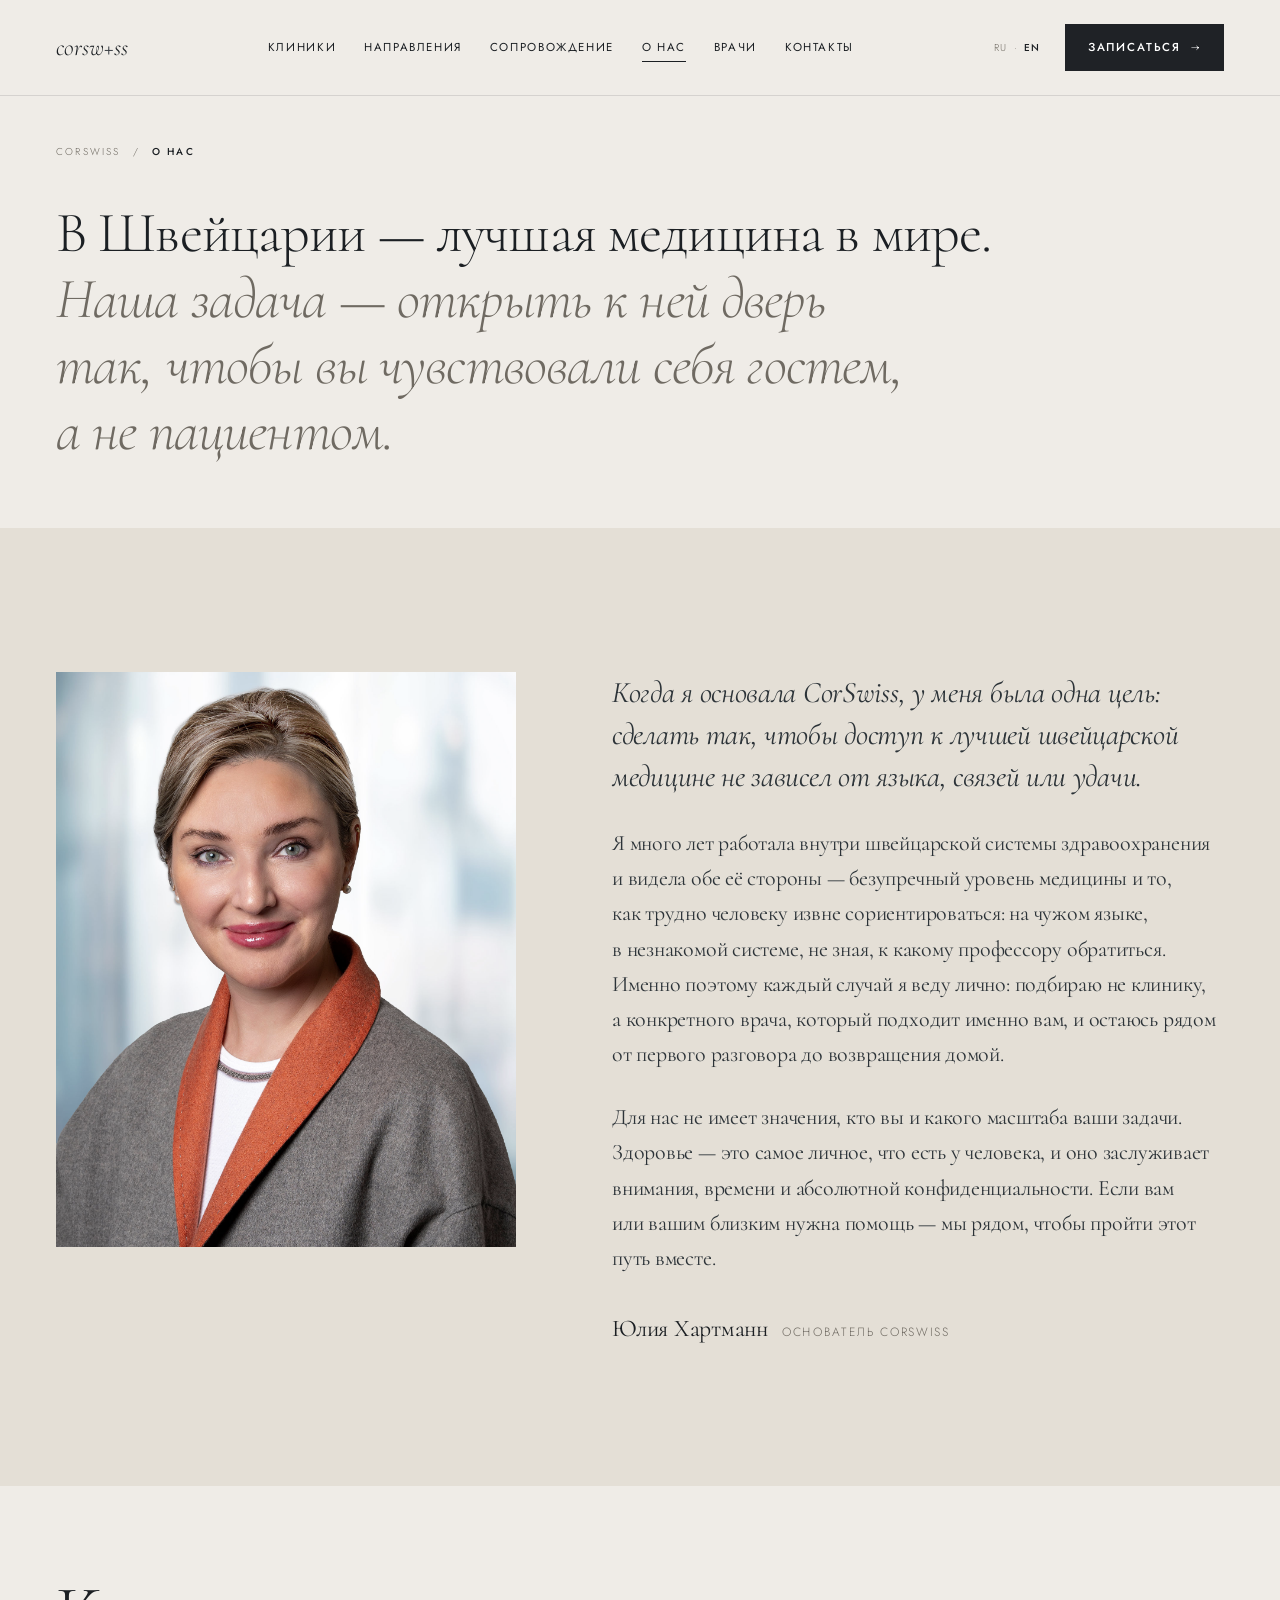
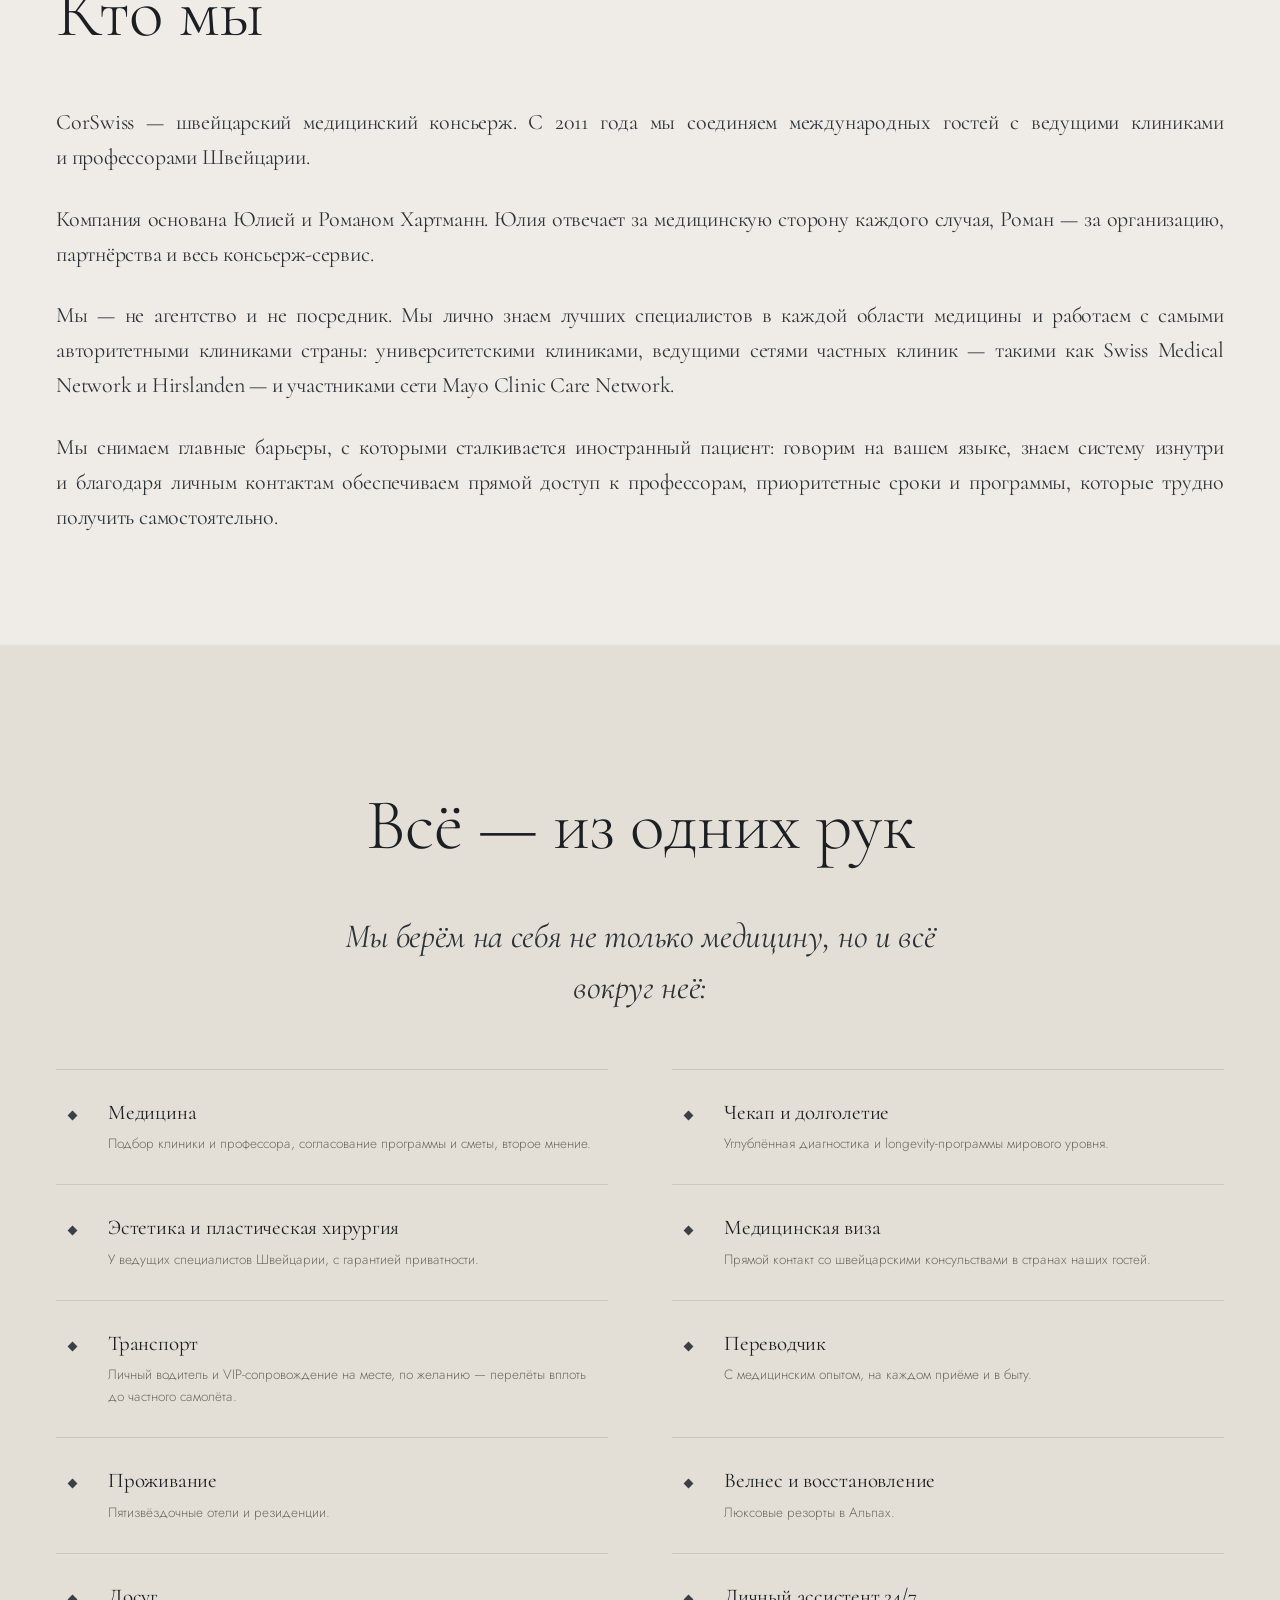
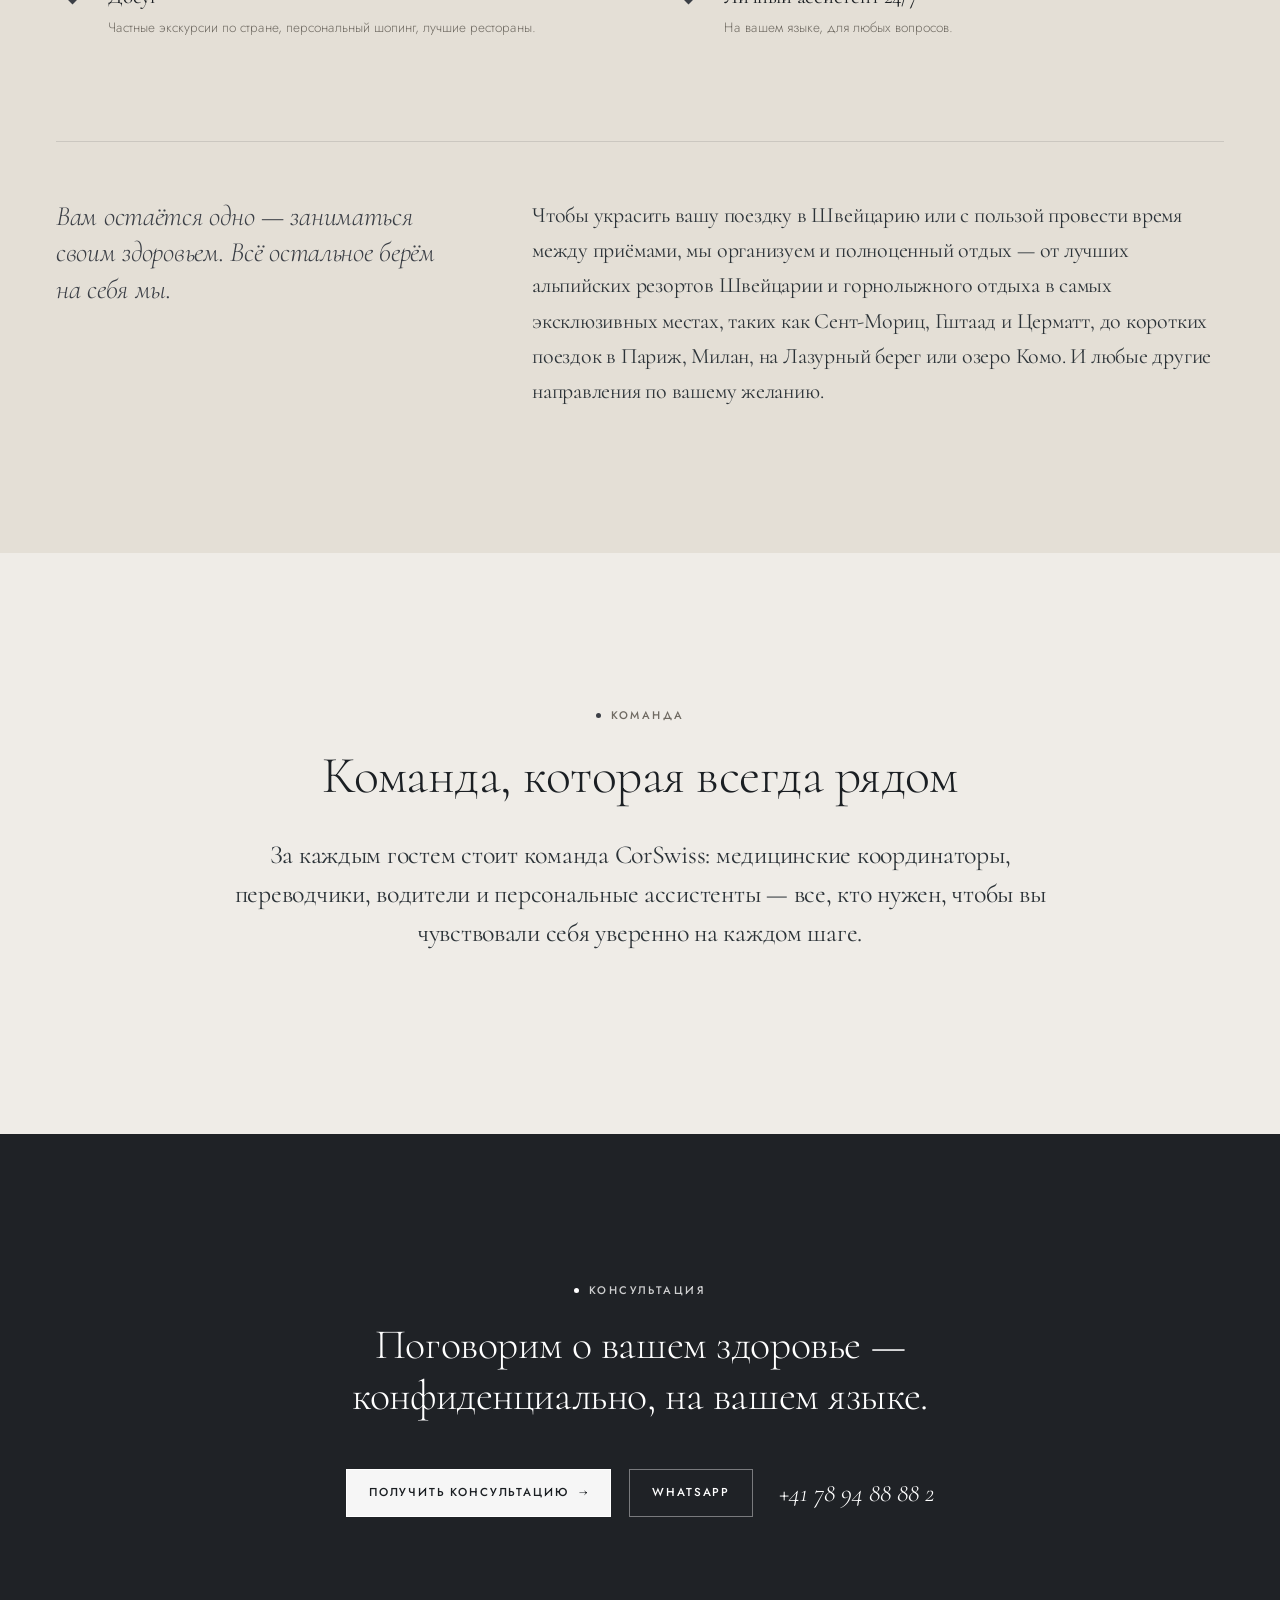
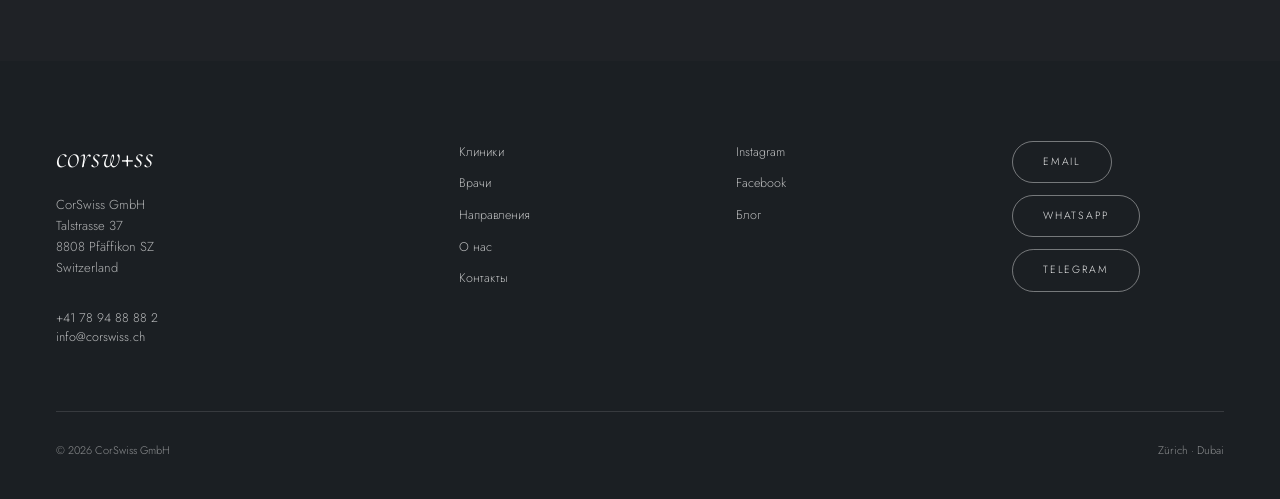
==== commit d913ccd9: "fix bugs" ====
--- a/about.html
+++ b/about.html
@@ -45,18 +45,16 @@
 
         <main>
             <!-- Блок 1 · Ведущее утверждение -->
-            <section class="page-intro">
+            <section class="hero-text">
                 <nav class="crumbs" aria-label="Хлебные крошки">
                     <a href="index.html">CorSwiss</a>
                     <span aria-hidden="true">/</span>
                     <span aria-current="page">О нас</span>
                 </nav>
-                <div class="page-intro__body">
-                    <h1 class="display display--82">
-                        В Швейцарии — лучшая медицина в мире.
-                        <em class="italic italic--muted">Наша задача — открыть к ней дверь так, чтобы вы чувствовали себя гостем, а не пациентом.</em>
-                    </h1>
-                </div>
+                <h1 class="display hero-text__title">
+                    В Швейцарии — лучшая медицина в мире.
+                    <em class="italic italic--muted">Наша задача — открыть к ней дверь так, чтобы вы чувствовали себя гостем, а не пациентом.</em>
+                </h1>
             </section>
 
             <!-- Блок 2 · Слово основателя + портрет -->
--- a/css/style.css
+++ b/css/style.css
@@ -1053,7 +1053,11 @@
 
 /* Текстовый титул внутренних страниц */
 .page-intro {
-  padding-top: var(--s7);
+  padding-top: var(--s6);
+}
+
+.page-intro .hero-text__title {
+  margin-bottom: var(--s8);
 }
 
 .page-intro__body {
@@ -1062,8 +1066,7 @@
 
 .hero-text {
   background: var(--bg);
-  padding-block: var(--s6) var(--s12);
-  padding-bottom: 0;
+  padding-block: var(--s6) var(--s8);
 }
 
 .hero-text__title {
@@ -2460,56 +2463,357 @@
   margin-top: var(--s5);
 }
 
+.specialty-intro__title {
+  font-size: 72px;
+  line-height: 1.04;
+  letter-spacing: -0.02em;
+  margin: 22px 0 20px;
+  max-width: 18ch;
+}
+
 .specialty-intro__lede {
-  margin-top: var(--s4);
-  max-width: 70ch;
+  margin-top: 0;
+  max-width: 720px;
+  font-family: var(--serif);
+  font-size: 25px;
+  font-style: italic;
+  font-weight: 400;
+  line-height: 1.4;
+  letter-spacing: -0.01em;
+  color: var(--muted);
+}
+
+.specialty-about {
+  grid-template-columns: minmax(0, 1.5fr) minmax(0, 1fr);
+  column-gap: 72px;
+  row-gap: var(--s8);
+  align-items: start;
 }
 
 .specialty-about__title {
-  font-size: 44px;
+  font-size: 40px;
   line-height: 1.12;
-  margin-top: var(--s3);
+  letter-spacing: -0.01em;
+  margin: 16px 0 28px;
+  max-width: 20ch;
 }
 
 .specialty-about__stack {
   display: grid;
-  gap: 22px;
+  gap: 18px;
 }
 
 .specialty-about__text {
   font-size: 16.5px;
-  line-height: 1.75;
+  line-height: 1.72;
   color: var(--ink-soft);
   margin: 0;
-  max-width: var(--measure);
+  max-width: 575px;
 }
 
 .specialty-facts {
   display: grid;
   gap: 0;
-  margin: var(--s10) 0 0;
+  margin: 0;
+  padding-left: 32px;
+  border-left: 1px solid var(--line);
 }
 
 .specialty-facts__row {
   display: grid;
-  grid-template-columns: minmax(0, 150px) 1fr;
-  gap: var(--s3);
-  padding: 18px 0;
+  grid-template-columns: 1fr;
+  gap: 8px;
+  padding: 0 0 22px;
+  border-top: 0;
+}
+
+.specialty-facts__row + .specialty-facts__row {
+  padding-top: 22px;
   border-top: 1px solid var(--line);
 }
 
 .specialty-facts__label {
-  font-size: 11px;
+  margin: 0;
+  font-size: 10.5px;
+  font-weight: 300;
   letter-spacing: 0.2em;
   text-transform: uppercase;
   color: var(--muted);
 }
 
 .specialty-facts__value {
+  margin: 0;
+  font-family: var(--serif);
+  font-size: 21px;
+  font-weight: 300;
+  letter-spacing: -0.01em;
+  line-height: 1.3;
+  color: var(--ink);
+}
+
+.specialty-section-head {
+  text-align: left;
+  margin-bottom: 32px;
+}
+
+.specialty-section-head--process {
+  margin-bottom: 36px;
+}
+
+.specialty-section-head__title {
+  font-size: 40px;
+  line-height: 1.12;
+  letter-spacing: -0.01em;
+  margin-top: 16px;
+}
+
+.specialty-tasks {
+  display: grid;
+}
+
+.specialty-task {
+  display: grid;
+  grid-template-columns: minmax(0, 0.72fr) minmax(0, 1fr);
+  column-gap: 40px;
+  align-items: baseline;
+  padding: 26px 0;
+  border-bottom: 1px solid var(--line);
+  color: inherit;
+}
+
+.specialty-task:first-child {
+  border-top: 1px solid var(--line);
+}
+
+.specialty-task h3 {
+  margin: 0;
+  font-family: var(--serif);
+  font-size: 24px;
+  font-weight: 400;
+  line-height: 1.2;
+  color: var(--ink);
+  transition: color 0.25s ease;
+}
+
+.specialty-task p {
+  margin: 0;
+  font-size: 15px;
+  line-height: 1.62;
+  color: var(--muted);
+}
+
+.specialty-task:hover h3 {
+  color: var(--accent);
+}
+
+.specialty-steps {
+  column-gap: 40px;
+  row-gap: 40px;
+}
+
+.specialty-step {
+  border-top: 1px solid var(--line);
+  padding-top: 22px;
+}
+
+.specialty-step__n {
+  display: block;
+  margin-bottom: 12px;
+  font-family: var(--serif);
+  font-size: 22px;
+  font-style: italic;
+  font-weight: 300;
+  letter-spacing: -0.01em;
+  line-height: 1.02;
+  color: var(--accent);
+}
+
+.specialty-step h3 {
+  margin: 0 0 10px;
+  font-size: 22px;
+  font-weight: 400;
+  line-height: 1.2;
+}
+
+.specialty-step p {
   margin: 0;
   font-size: 14.5px;
   line-height: 1.65;
-  color: var(--ink-soft);
+  color: var(--muted);
+}
+
+.specialty-doctors {
+  --sd-gap: 16px;
+  --sd-cols: 4;
+  position: relative;
+}
+
+.specialty-doctors__viewport {
+  overflow: hidden;
+  width: 100%;
+  container-type: inline-size;
+}
+
+.specialty-doctors__track {
+  display: flex;
+  gap: var(--sd-gap);
+  align-items: stretch;
+}
+
+.specialty-doctors__item {
+  flex: 0 0 calc((100% - (var(--sd-cols) - 1) * var(--sd-gap)) / var(--sd-cols));
+  min-width: 0;
+}
+
+.specialty-doctors.is-slider .specialty-doctors__track {
+  width: max-content;
+  transition: transform 0.45s cubic-bezier(0.2, 0.7, 0.2, 1);
+  will-change: transform;
+}
+
+.specialty-doctors.is-slider .specialty-doctors__item {
+  flex: 0 0 calc((100cqw - (var(--sd-cols) - 1) * var(--sd-gap)) / var(--sd-cols));
+}
+
+.specialty-doctors:not(.is-slider) .specialty-doctors__track {
+  display: grid;
+  width: 100%;
+  grid-template-columns: repeat(4, minmax(0, 1fr));
+  gap: var(--sd-gap);
+}
+
+.specialty-doctors:not(.is-slider) .specialty-doctors__item {
+  flex: none;
+  width: auto;
+}
+
+.specialty-doctors__nav {
+  display: flex;
+  gap: 12px;
+  justify-content: flex-end;
+  margin-top: 28px;
+}
+
+.specialty-doctors__nav[hidden] {
+  display: none;
+}
+
+.specialty-doctors__btn {
+  width: 44px;
+  height: 44px;
+  display: inline-flex;
+  align-items: center;
+  justify-content: center;
+  border: 1px solid var(--line);
+  background: transparent;
+  color: var(--ink);
+  font-family: var(--serif);
+  font-size: 20px;
+  line-height: 1;
+  cursor: pointer;
+  transition: color 0.25s ease, border-color 0.25s ease, background-color 0.25s ease;
+}
+
+.specialty-doctors__btn:hover:not(:disabled) {
+  color: var(--accent);
+  border-color: var(--accent);
+}
+
+.specialty-doctors__btn:disabled {
+  opacity: 0.35;
+  cursor: default;
+}
+
+.specialty-more {
+  border: 1px solid var(--line);
+  padding: 34px;
+  display: flex;
+  flex-direction: column;
+  justify-content: center;
+  align-items: flex-start;
+  color: inherit;
+  align-self: stretch;
+  min-height: 100%;
+  box-sizing: border-box;
+  background: transparent;
+  transition: border-color 0.25s ease, color 0.25s ease;
+}
+
+.specialty-more__spec {
+  margin: 0 0 12px;
+  font-size: 10px;
+  font-weight: 600;
+  letter-spacing: 0.2em;
+  text-transform: uppercase;
+  color: var(--accent);
+}
+
+.specialty-more__title {
+  font-size: 24px;
+  font-weight: 400;
+  margin: 0 0 12px;
+  line-height: 1.02;
+  letter-spacing: -0.01em;
+}
+
+.specialty-more__text {
+  font-size: 15px;
+  line-height: 1.6;
+  font-weight: 300;
+  color: var(--muted);
+  margin: 0 0 20px;
+  max-width: 34ch;
+}
+
+.specialty-more__cta {
+  display: inline-flex;
+  align-items: center;
+  gap: 10px;
+  font-size: 11px;
+  font-weight: 600;
+  letter-spacing: 0.18em;
+  text-transform: uppercase;
+  color: var(--accent);
+}
+
+.specialty-more:hover {
+  border-color: var(--ink);
+}
+
+.specialty-more:hover .specialty-more__cta {
+  gap: 14px;
+}
+
+.specialty-faq__more {
+  display: flex;
+  align-items: center;
+  justify-content: space-between;
+  gap: 24px;
+  width: 100%;
+  margin-top: 36px;
+  padding: 16px 22px;
+  box-sizing: border-box;
+  font-size: 12px;
+  font-weight: 300;
+  letter-spacing: 0.16em;
+  text-transform: uppercase;
+  color: var(--muted);
+  border: 1px solid var(--line);
+  transition: background 0.25s ease, border-color 0.25s ease, color 0.25s ease;
+}
+
+.specialty-faq__more-arr {
+  flex-shrink: 0;
+  font-family: var(--serif);
+  font-size: 16px;
+  font-weight: 300;
+  letter-spacing: 0.12em;
+  line-height: 1;
+}
+
+.specialty-faq__more:hover {
+  color: var(--ink);
+  border-color: var(--ink);
 }
 
 .section-head--specialty {
@@ -2517,51 +2821,21 @@
 }
 
 .specialty-process__head {
-  text-align: center;
-  margin-bottom: var(--s10);
+  text-align: left;
+  margin-bottom: 36px;
 }
 
 .specialty-process__title {
-  font-size: 44px;
-  line-height: 1.14;
-  margin: var(--s3) auto 0;
-  max-width: 26ch;
-}
-
-.specialty-more {
-  border-top: 1px solid var(--line);
-  padding-top: 26px;
-  display: flex;
-  flex-direction: column;
-  gap: 14px;
-  align-items: flex-start;
-}
-
-.specialty-more__spec {
-  margin: 0;
-}
-
-.specialty-more__title {
-  font-size: 28px;
-  font-weight: 400;
-  margin: 0;
-}
-
-.specialty-more__text {
-  font-size: 14.5px;
-  line-height: 1.65;
-  color: var(--muted);
-  margin: 0;
-}
-
-.specialty-more .btn {
-  margin-top: auto;
+  font-size: 40px;
+  line-height: 1.12;
+  margin: 16px 0 0;
+  max-width: none;
 }
 
 .specialty-faq__title {
-  font-size: 44px;
+  font-size: 40px;
   line-height: 1.12;
-  margin-top: var(--s3);
+  margin-top: 16px;
 }
 
 .faq-details--deep {
@@ -2603,6 +2877,42 @@
 .faq-deep__list strong {
   color: var(--ink-soft);
   font-weight: 500;
+}
+
+.specialty-page .hero-text {
+  padding-top: 48px;
+  padding-bottom: var(--s8);
+}
+.specialty-page .crumbs {
+  margin-bottom: 40px;
+}
+.specialty-page .specialty-intro__eyebrow {
+  margin-top: 0;
+}
+.specialty-page .section {
+  padding-block: 80px;
+}
+.specialty-page > .hero-text + .section {
+  padding-block: 64px;
+}
+.specialty-page .section--dark.cta-band,
+.specialty-page .cta-band {
+  padding-block: 104px;
+}
+.specialty-page .cta-band__title {
+  margin: 20px auto 16px;
+  font-size: 50px;
+  line-height: 1.1;
+  max-width: 480px;
+}
+.specialty-page .cta-band__lede {
+  margin: 0 auto 44px;
+}
+.specialty-page .faq details {
+  padding: 22px 0;
+}
+.specialty-page .faq summary {
+  font-size: 22px;
 }
 
 .cta-band__lede {
@@ -2618,9 +2928,24 @@
   margin-top: var(--s5);
 }
 
+.specialties-intro__title {
+  font-size: 82px;
+  line-height: 1;
+  letter-spacing: -0.02em;
+  margin: 22px 0 20px;
+  max-width: none;
+}
+
 .specialties-intro__lede {
-  margin-top: var(--s5);
-  max-width: 64ch;
+  margin-top: 0;
+  max-width: 720px;
+  font-family: var(--serif);
+  font-size: 26px;
+  font-style: italic;
+  font-weight: 400;
+  line-height: 1.4;
+  letter-spacing: -0.01em;
+  color: var(--muted);
 }
 
 .section-head--catalog {
@@ -2644,14 +2969,101 @@
   line-height: 1.7;
 }
 
+.section-head--spec-split {
+  display: grid;
+  grid-template-columns: minmax(0, 1.5fr) minmax(0, 1fr);
+  column-gap: 56px;
+  align-items: end;
+  margin-bottom: 40px;
+  max-width: none;
+}
+
+.section-head--spec-split .section-head__title {
+  margin-top: 16px;
+  max-width: 480px;
+}
+
+.section-head--spec-split .lede {
+  margin-top: 0;
+  max-width: 555px;
+  font-size: 16.5px;
+  line-height: 1.68;
+  color: var(--ink-soft);
+}
+
 .specialties-split {
-  grid-template-columns: minmax(0, 420px) 1fr;
-  gap: var(--s10);
+  grid-template-columns: minmax(0, 400px) minmax(0, 1fr);
+  column-gap: 60px;
+  row-gap: 60px;
   align-items: start;
 }
 
 .specialties-split--flip {
-  grid-template-columns: 1fr minmax(0, 420px);
+  grid-template-columns: minmax(0, 1fr) minmax(0, 400px);
+}
+
+.spec-list {
+  display: grid;
+  align-content: start;
+}
+
+.spec-item {
+  padding: 28px 0;
+  border-top: 1px solid var(--line);
+}
+
+.spec-item:last-child {
+  border-bottom: 1px solid var(--line);
+}
+
+.spec-item__head {
+  display: flex;
+  flex-wrap: wrap;
+  justify-content: space-between;
+  align-items: baseline;
+  gap: 12px 24px;
+  margin-bottom: 8px;
+}
+
+.spec-item h3 {
+  margin: 0;
+  font-family: var(--serif);
+  font-size: 25px;
+  font-weight: 400;
+  line-height: 1.2;
+  color: var(--ink);
+}
+
+.spec-item__meta {
+  font-size: 10.5px;
+  font-weight: 300;
+  letter-spacing: 0.18em;
+  text-transform: uppercase;
+  color: var(--muted);
+}
+
+.spec-item > p {
+  margin: 0;
+  max-width: 540px;
+  font-size: 15px;
+  line-height: 1.62;
+  color: var(--muted);
+}
+
+.spec-item__more {
+  display: inline-flex;
+  align-items: center;
+  gap: 10px;
+  margin-top: 14px;
+  font-size: 11px;
+  font-weight: 600;
+  letter-spacing: 0.18em;
+  text-transform: uppercase;
+  color: var(--accent);
+}
+
+.spec-item__more:hover {
+  color: var(--ink);
 }
 
 .row-link__meta {
@@ -2668,7 +3080,11 @@
 }
 
 .card--text h3 {
-  font-size: 24px;
+  font-size: 23px;
+  margin: 0 0 10px;
+  font-family: var(--serif);
+  font-weight: 400;
+  line-height: 1.2;
 }
 
 .card--text h3 a {
@@ -2681,25 +3097,105 @@
 
 .card--text p {
   max-width: none;
+  font-size: 14.5px;
+  line-height: 1.6;
+  color: var(--muted);
+  margin: 0;
+}
+
+.specialties-cards {
+  gap: 0 0;
+  align-content: start;
+}
+
+.specialties-cards .card--text {
+  display: grid;
+  align-content: start;
+  gap: 0;
+  padding: 28px 24px 28px 0;
+  border-top: 1px solid var(--line);
+  border-right: 1px solid var(--line);
+  background: transparent;
+  box-shadow: none;
+}
+
+.specialties-cards .card--text:nth-child(2n) {
+  padding-left: 24px;
+  padding-right: 0;
+  border-right: 0;
+}
+
+.specialties-cards .card--text:nth-last-child(-n+2) {
+  border-bottom: 1px solid var(--line);
+}
+
+.specialties-cards .card__more {
+  margin-top: 18px;
+  padding-top: 0;
+  opacity: 1;
+  border-bottom: 0;
+  padding-bottom: 0;
+  color: var(--accent);
+  font-size: 11px;
+  font-weight: 600;
+  letter-spacing: 0.18em;
+}
+
+.specialties-cards a.card:hover .card__more {
+  color: var(--ink);
+  gap: 12px;
 }
 
 .specialties-all {
-  margin-top: var(--s6);
-  border-top: 1px solid var(--line);
-  padding-top: var(--s4);
+  margin-top: 40px;
 }
 
 .specialties-all__summary {
+  display: inline-flex;
+  align-items: center;
+  gap: 10px;
   cursor: pointer;
-  font-size: 12px;
-  letter-spacing: 0.2em;
+  padding: 14px 22px;
+  border: 1px solid var(--line);
+  font-size: 12.5px;
+  font-weight: 500;
+  letter-spacing: 0.16em;
   text-transform: uppercase;
-  color: var(--muted);
+  color: var(--ink);
   list-style: none;
+  transition: border-color 0.3s ease, color 0.3s ease;
+}
+
+.specialties-all__summary:hover {
+  border-color: var(--accent);
 }
 
 .specialties-all__summary::-webkit-details-marker {
   display: none;
+}
+
+.specialties-all.is-open .specialties-all__summary span,
+.specialties-all[open] .specialties-all__summary span {
+  transform: rotate(45deg);
+}
+
+.specialties-all__summary span {
+  display: inline-block;
+  transition: transform 0.35s cubic-bezier(0.4, 0, 0.2, 1);
+}
+
+.specialties-all__body {
+  display: grid;
+  grid-template-rows: 0fr;
+  transition: grid-template-rows 0.45s cubic-bezier(0.4, 0, 0.2, 1);
+}
+
+.specialties-all.is-open .specialties-all__body {
+  grid-template-rows: 1fr;
+}
+
+.specialties-all__inner {
+  overflow: hidden;
 }
 
 .specialties-all__list {
@@ -2711,6 +3207,54 @@
   gap: 10px 24px;
   font-size: 14px;
   color: var(--ink-soft);
+  opacity: 0;
+  transform: translateY(-6px);
+  transition: opacity 0.35s ease 0.05s, transform 0.45s cubic-bezier(0.4, 0, 0.2, 1) 0.05s;
+}
+
+.specialties-all.is-open .specialties-all__list {
+  opacity: 1;
+  transform: translateY(0);
+}
+
+@media (prefers-reduced-motion: reduce) {
+  .specialties-all__body,
+  .specialties-all__summary span,
+  .specialties-all__list {
+    transition-duration: 0.01ms !important;
+    transition-delay: 0s !important;
+  }
+  .specialties-all__list {
+    opacity: 1;
+    transform: none;
+  }
+}
+.specialties-page .hero-text {
+  padding-top: 48px;
+  padding-bottom: var(--s8);
+}
+.specialties-page .crumbs {
+  margin-bottom: 40px;
+}
+.specialties-page .specialties-intro__eyebrow {
+  margin-top: 0;
+}
+.specialties-page .section {
+  padding-block: 72px;
+}
+.specialties-page .section--dark.cta-band,
+.specialties-page .cta-band {
+  padding-block: 104px;
+}
+.specialties-page .cta-band__title {
+  margin: 20px auto 16px;
+  font-size: 52px;
+  line-height: 1.08;
+  max-width: 520px;
+}
+.specialties-page .cta-band__lede {
+  margin: 0 auto 44px;
+  max-width: 560px;
 }
 
 /* Клиника / каталог клиник */
@@ -3705,6 +4249,19 @@
   .clinic-page .cta-band {
     padding-block: var(--s12);
   }
+  .specialties-page .section,
+  .specialties-page .section--dark.cta-band,
+  .specialties-page .cta-band {
+    padding-block: var(--s10);
+  }
+  .section-head--spec-split {
+    grid-template-columns: 1fr;
+    align-items: start;
+    row-gap: 20px;
+  }
+  .specialties-intro__title {
+    font-size: 56px;
+  }
   .site-nav ul {
     gap: 18px;
     font-size: 10.5px;
@@ -3766,6 +4323,7 @@
   .doctor-clinic,
   .specialties-split,
   .specialties-split--flip,
+  .specialty-about,
   .clinic-mosaic,
   .clinic-feature,
   .clinic-partner__split,
@@ -3873,6 +4431,50 @@
   .clinic-page .cta-band {
     padding-block: var(--s8);
   }
+  .specialties-page .section,
+  .specialties-page .section--dark.cta-band,
+  .specialties-page .cta-band {
+    padding-block: var(--s8);
+  }
+  .specialties-page .hero-text {
+    padding-top: var(--s4);
+    padding-bottom: var(--s5);
+  }
+  .specialties-page .specialties-intro__title {
+    font-size: 40px;
+  }
+  .specialties-page .specialties-intro__lede {
+    font-size: 20px;
+  }
+  .specialty-page .section,
+  .specialty-page .section--dark.cta-band,
+  .specialty-page .cta-band,
+  .specialty-page > .hero-text + .section {
+    padding-block: var(--s8);
+  }
+  .specialty-page .hero-text {
+    padding-top: var(--s4);
+    padding-bottom: var(--s5);
+  }
+  .specialty-page .specialty-intro__title {
+    font-size: 36px;
+    max-width: none;
+  }
+  .specialty-page .specialty-intro__lede {
+    font-size: 20px;
+  }
+  .specialties-cards .card--text,
+  .specialties-cards .card--text:nth-child(2n) {
+    padding-left: 0;
+    padding-right: 0;
+    border-right: 0;
+  }
+  .specialties-cards .card--text:nth-last-child(-n+2) {
+    border-bottom: 0;
+  }
+  .specialties-cards .card--text:last-child {
+    border-bottom: 1px solid var(--line);
+  }
   .section--lead {
     padding-top: var(--s8);
   }
@@ -3886,7 +4488,7 @@
     padding-block: 48px;
   }
   .page-intro {
-    padding-top: var(--s5);
+    padding-top: var(--s4);
   }
   .page-intro__body {
     padding-block: 22px 42px;
@@ -4206,15 +4808,47 @@
   }
   .specialty-about__title,
   .specialty-faq__title,
-  .specialty-process__title {
+  .specialty-process__title,
+  .specialty-section-head__title {
     font-size: 32px;
+  }
+  .specialty-intro__title {
+    font-size: 48px;
+  }
+  .specialty-about {
+    grid-template-columns: 1fr;
+  }
+  .specialty-facts {
+    padding-left: 0;
+    border-left: 0;
+    padding-top: var(--s4);
+    border-top: 1px solid var(--line);
+  }
+  .specialty-task {
+    grid-template-columns: 1fr;
+    row-gap: 8px;
   }
   .specialty-facts__row {
     grid-template-columns: 1fr;
     gap: 8px;
   }
+  .specialty-doctors {
+    --sd-cols: 2;
+  }
+  .specialty-doctors:not(.is-slider) .specialty-doctors__track {
+    grid-template-columns: repeat(2, minmax(0, 1fr));
+  }
+  .specialty-doctors.is-slider .specialty-doctors__item {
+    flex: 0 0 calc((100cqw - var(--sd-gap)) / 2);
+  }
   .specialty-more__title {
-    font-size: 24px;
+    font-size: 22px;
+  }
+  .specialty-page .section,
+  .specialty-page .section--dark.cta-band,
+  .specialty-page .cta-band,
+  .specialty-page > .hero-text + .section {
+    padding-block: var(--s10);
   }
   .specialties-all__list {
     grid-template-columns: 1fr 1fr;
@@ -4456,6 +5090,7 @@
   .specialty-about__title,
   .specialty-faq__title,
   .specialty-process__title,
+  .specialty-section-head__title,
   .clinic-about__title,
   .clinic-section-head__title,
   .clinic-feature__title,
@@ -4463,6 +5098,15 @@
   .book-modal__title {
     font-size: 24px;
   }
+  .specialty-doctors {
+    --sd-cols: 1;
+  }
+  .specialty-doctors:not(.is-slider) .specialty-doctors__track {
+    grid-template-columns: 1fr;
+  }
+  .specialty-doctors.is-slider .specialty-doctors__item {
+    flex: 0 0 100cqw;
+  }
   .stat__value {
     font-size: 32px;
   }
